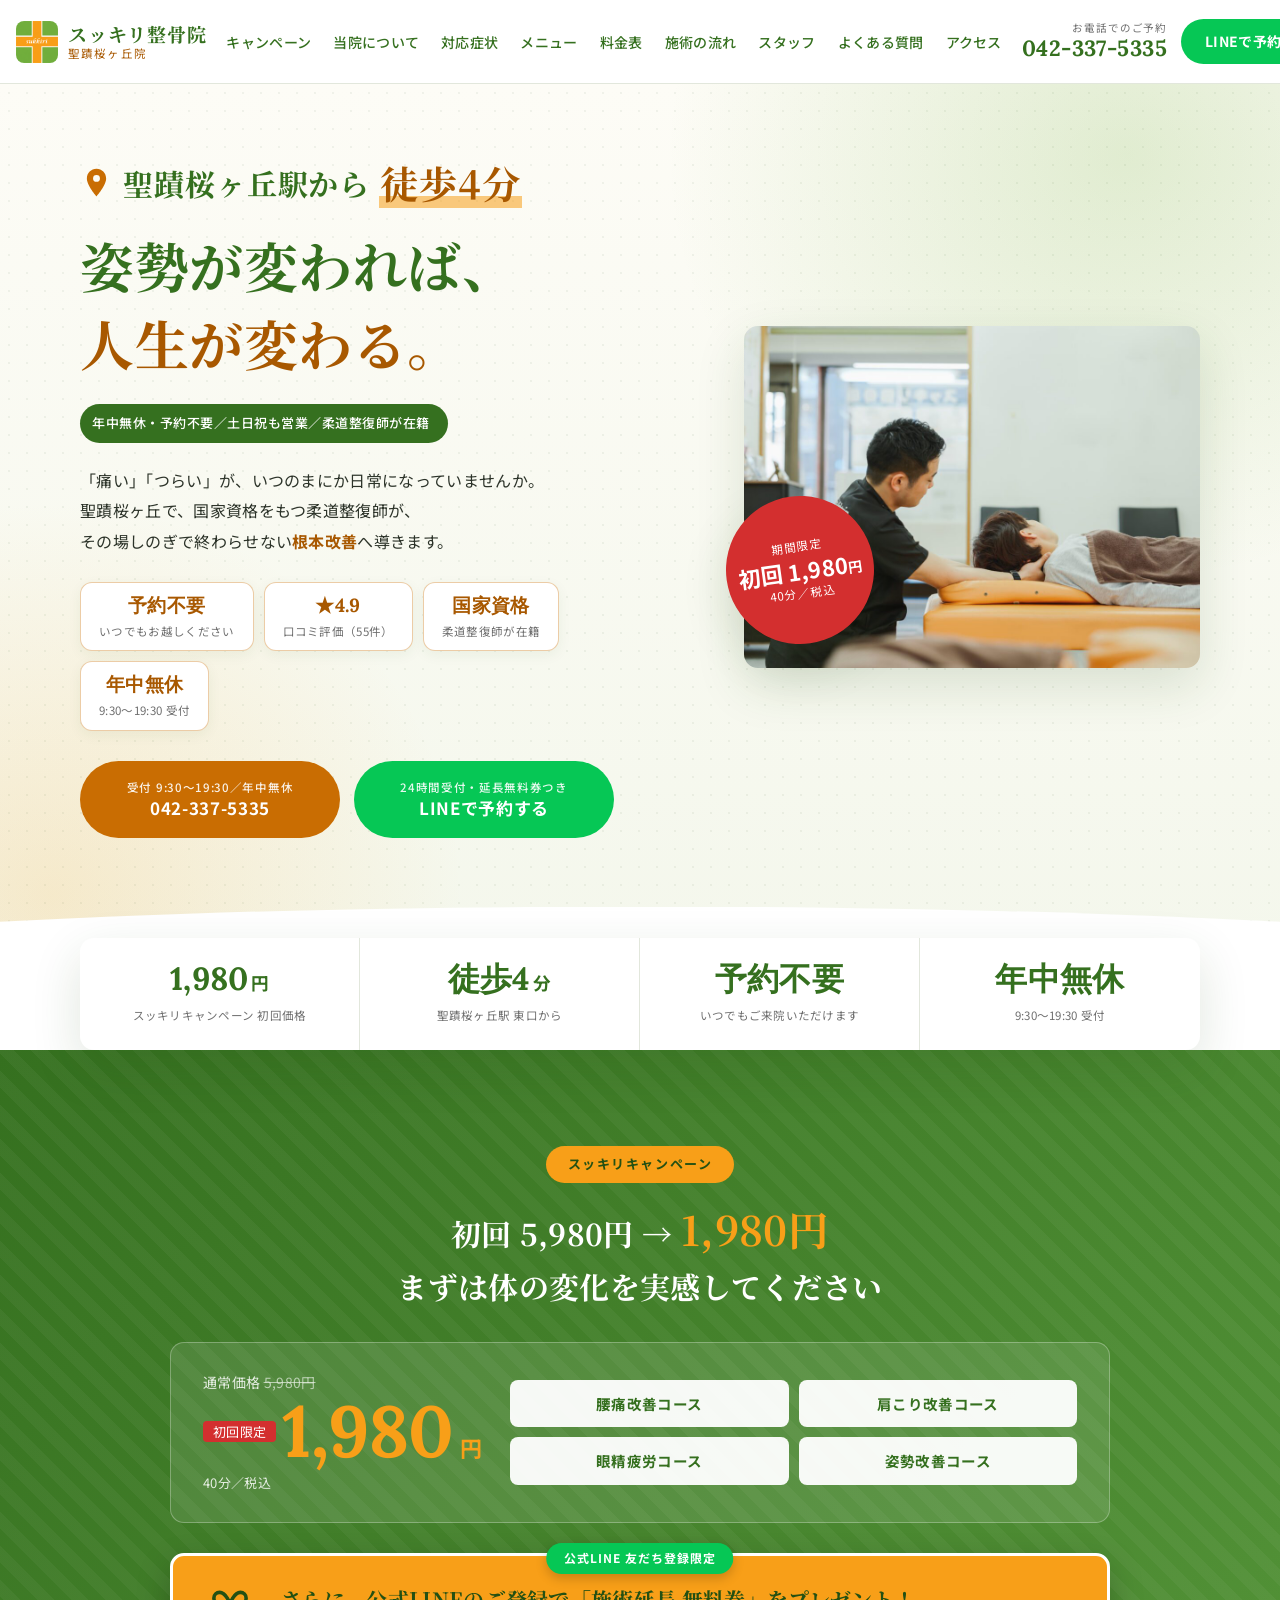
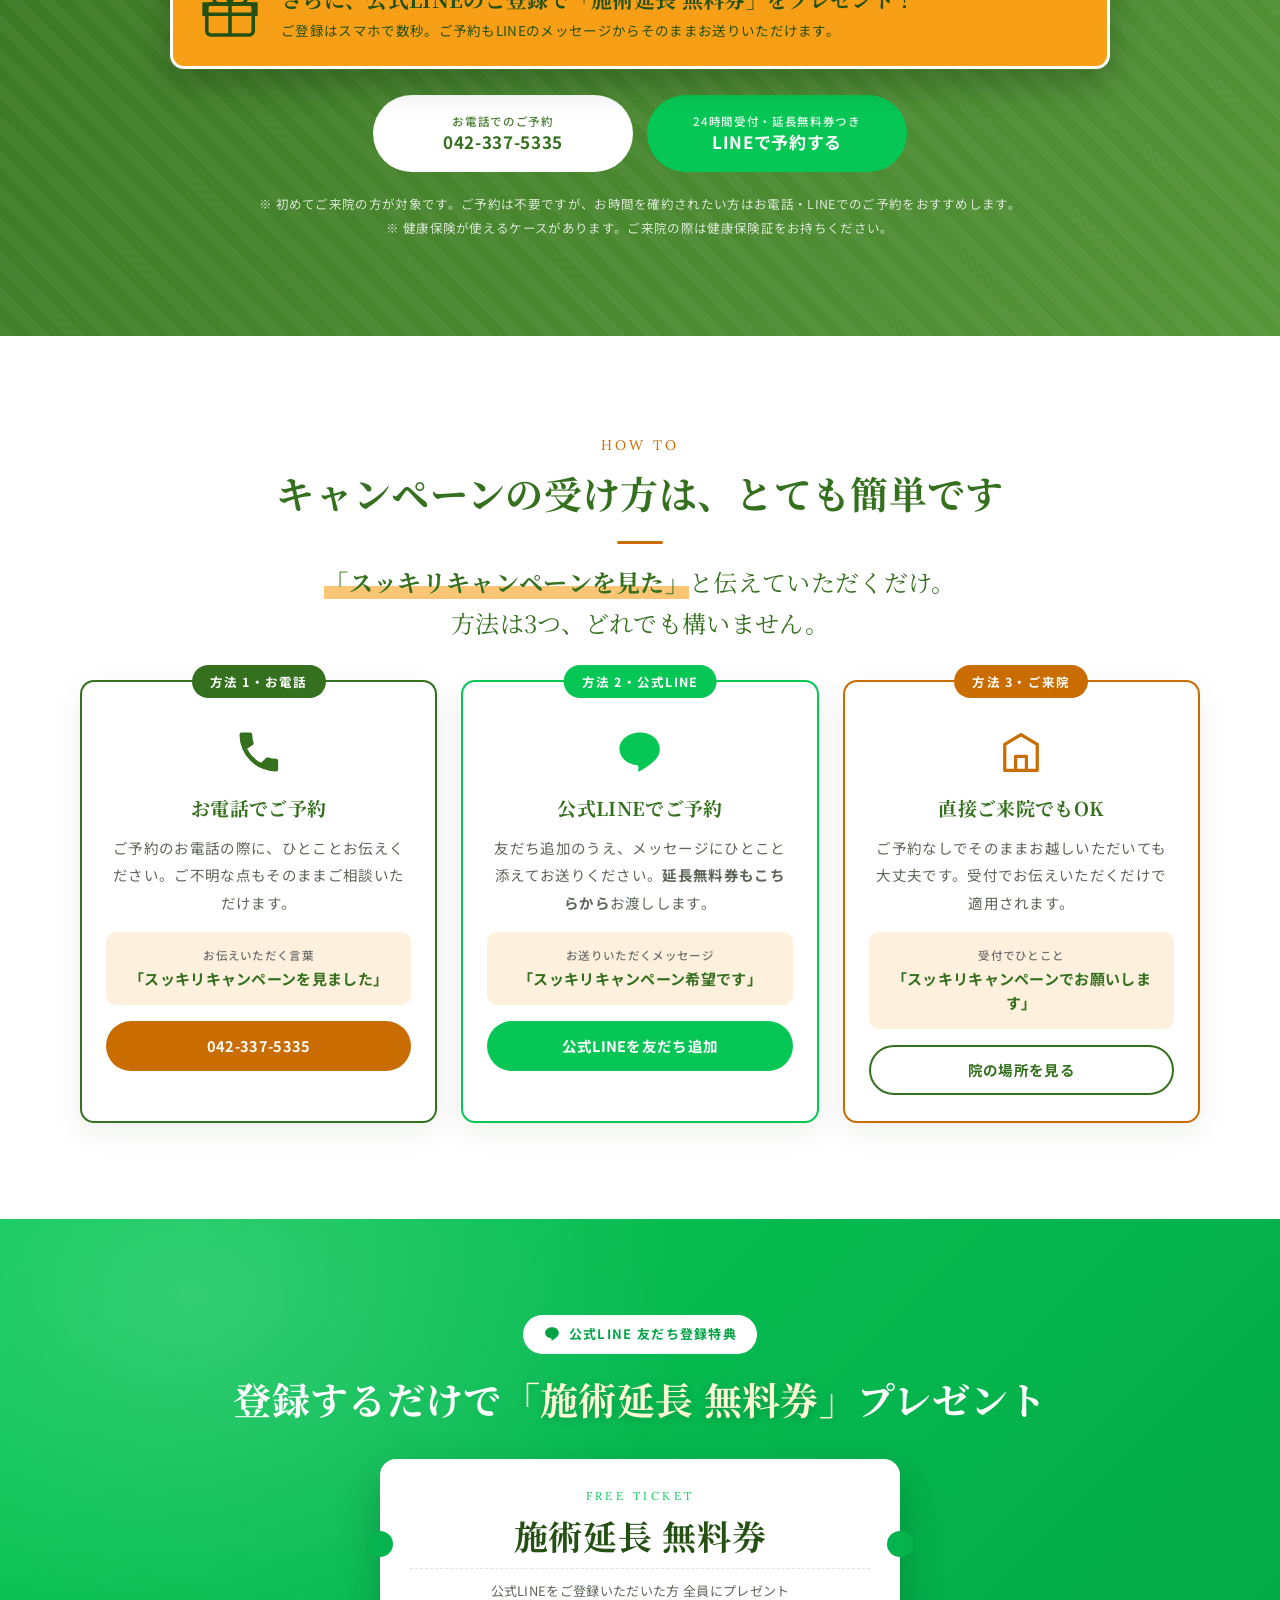
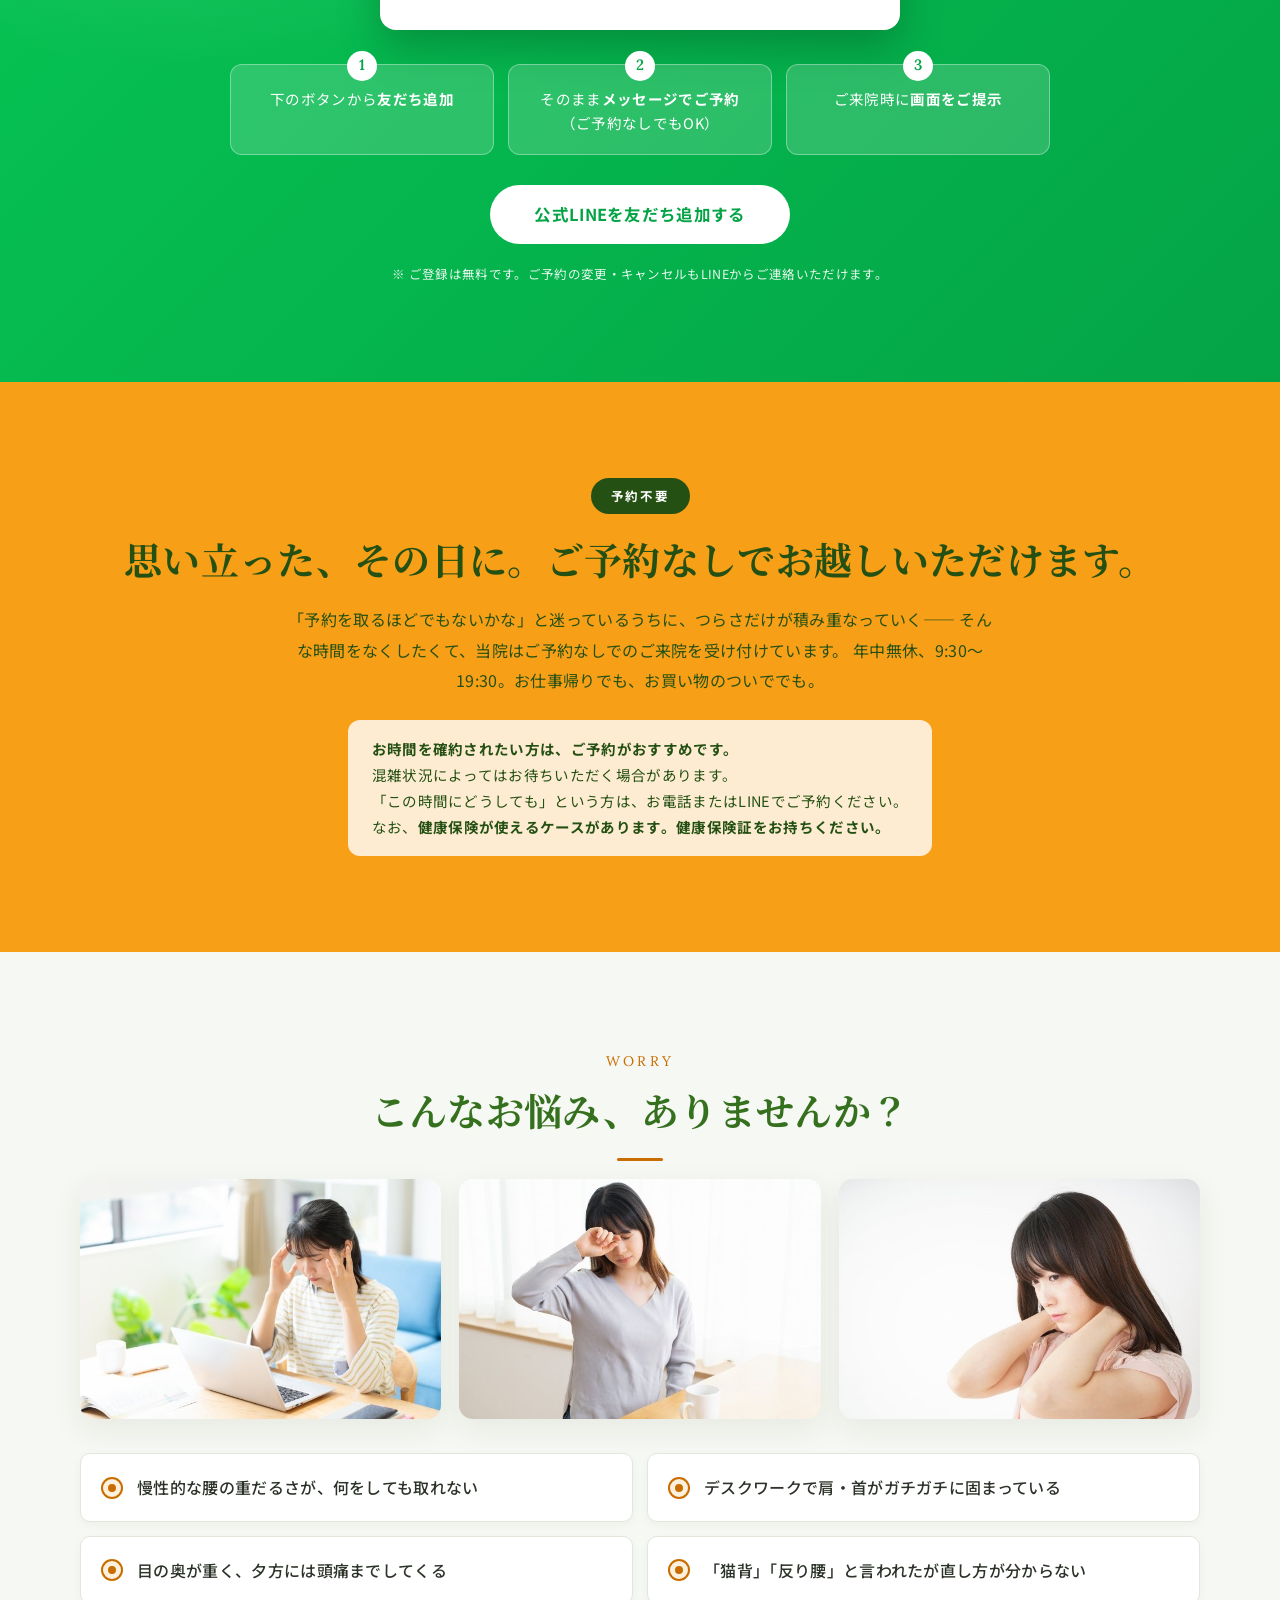
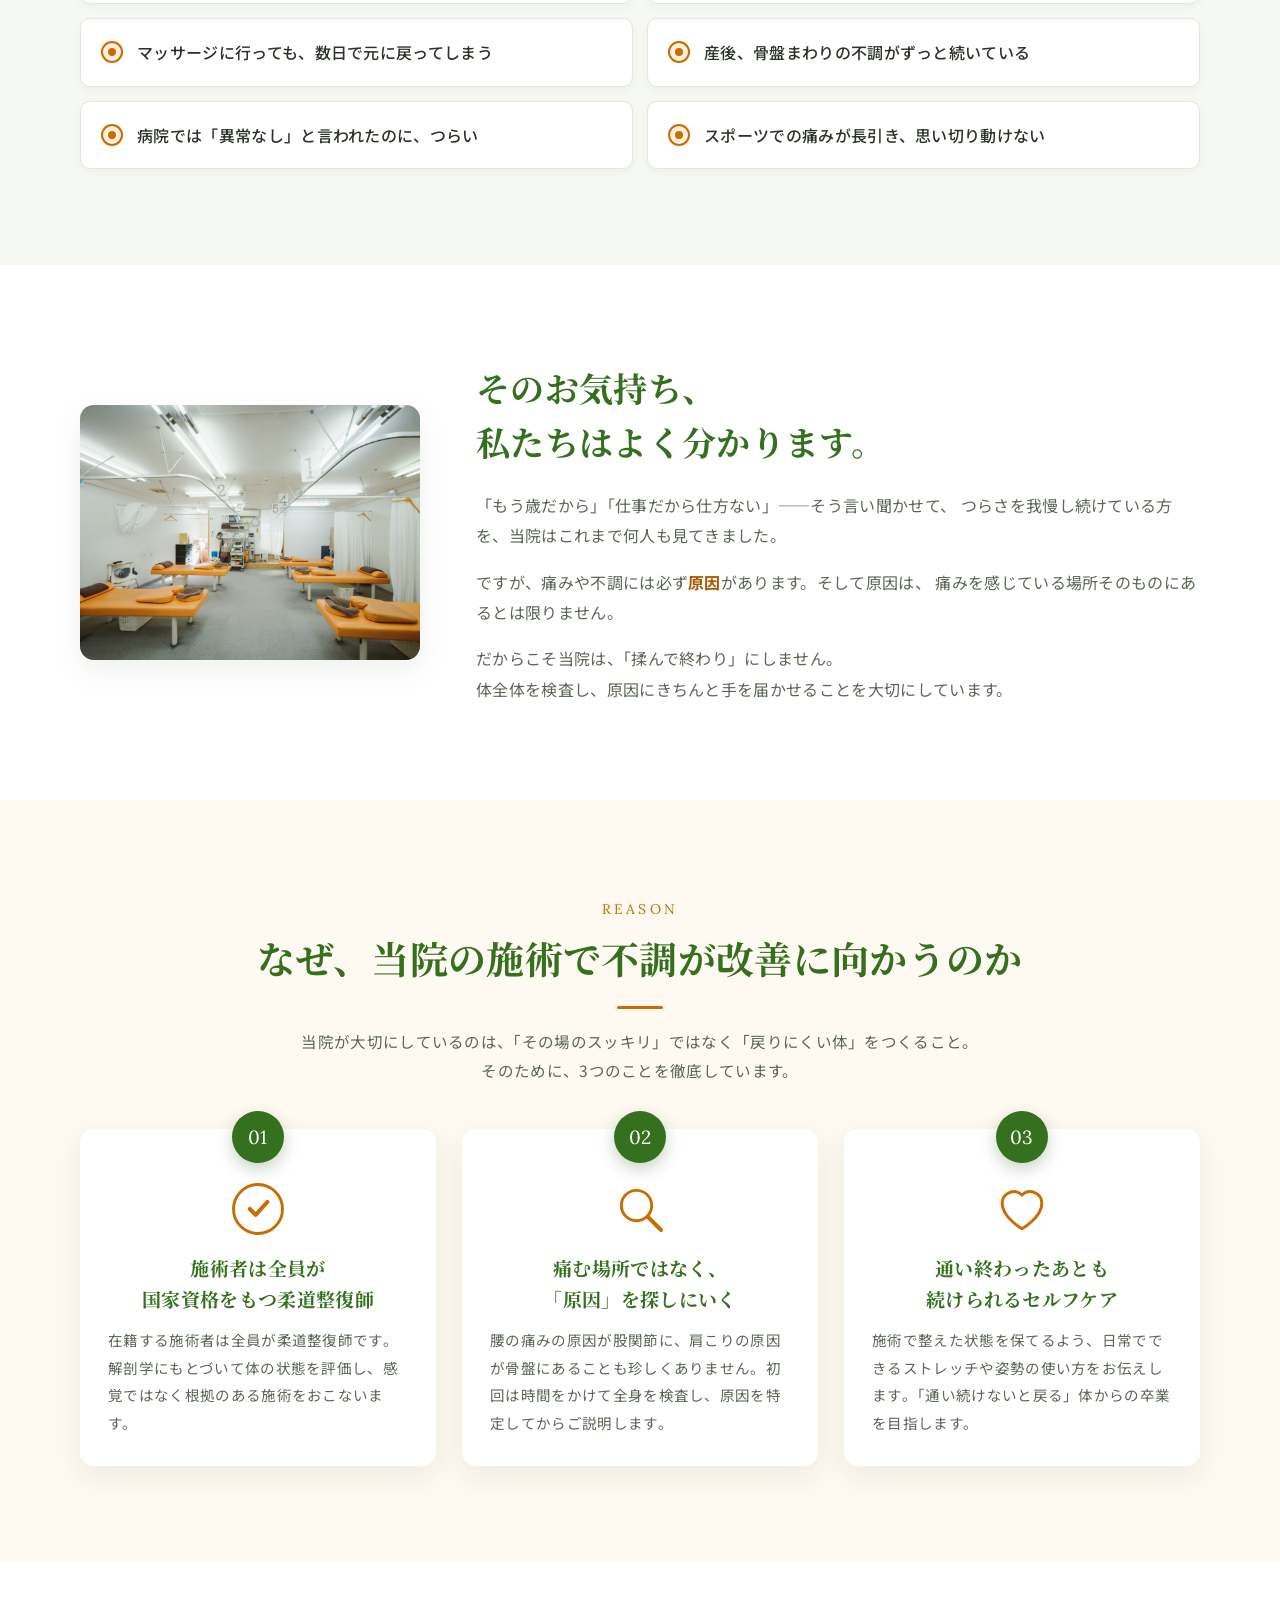
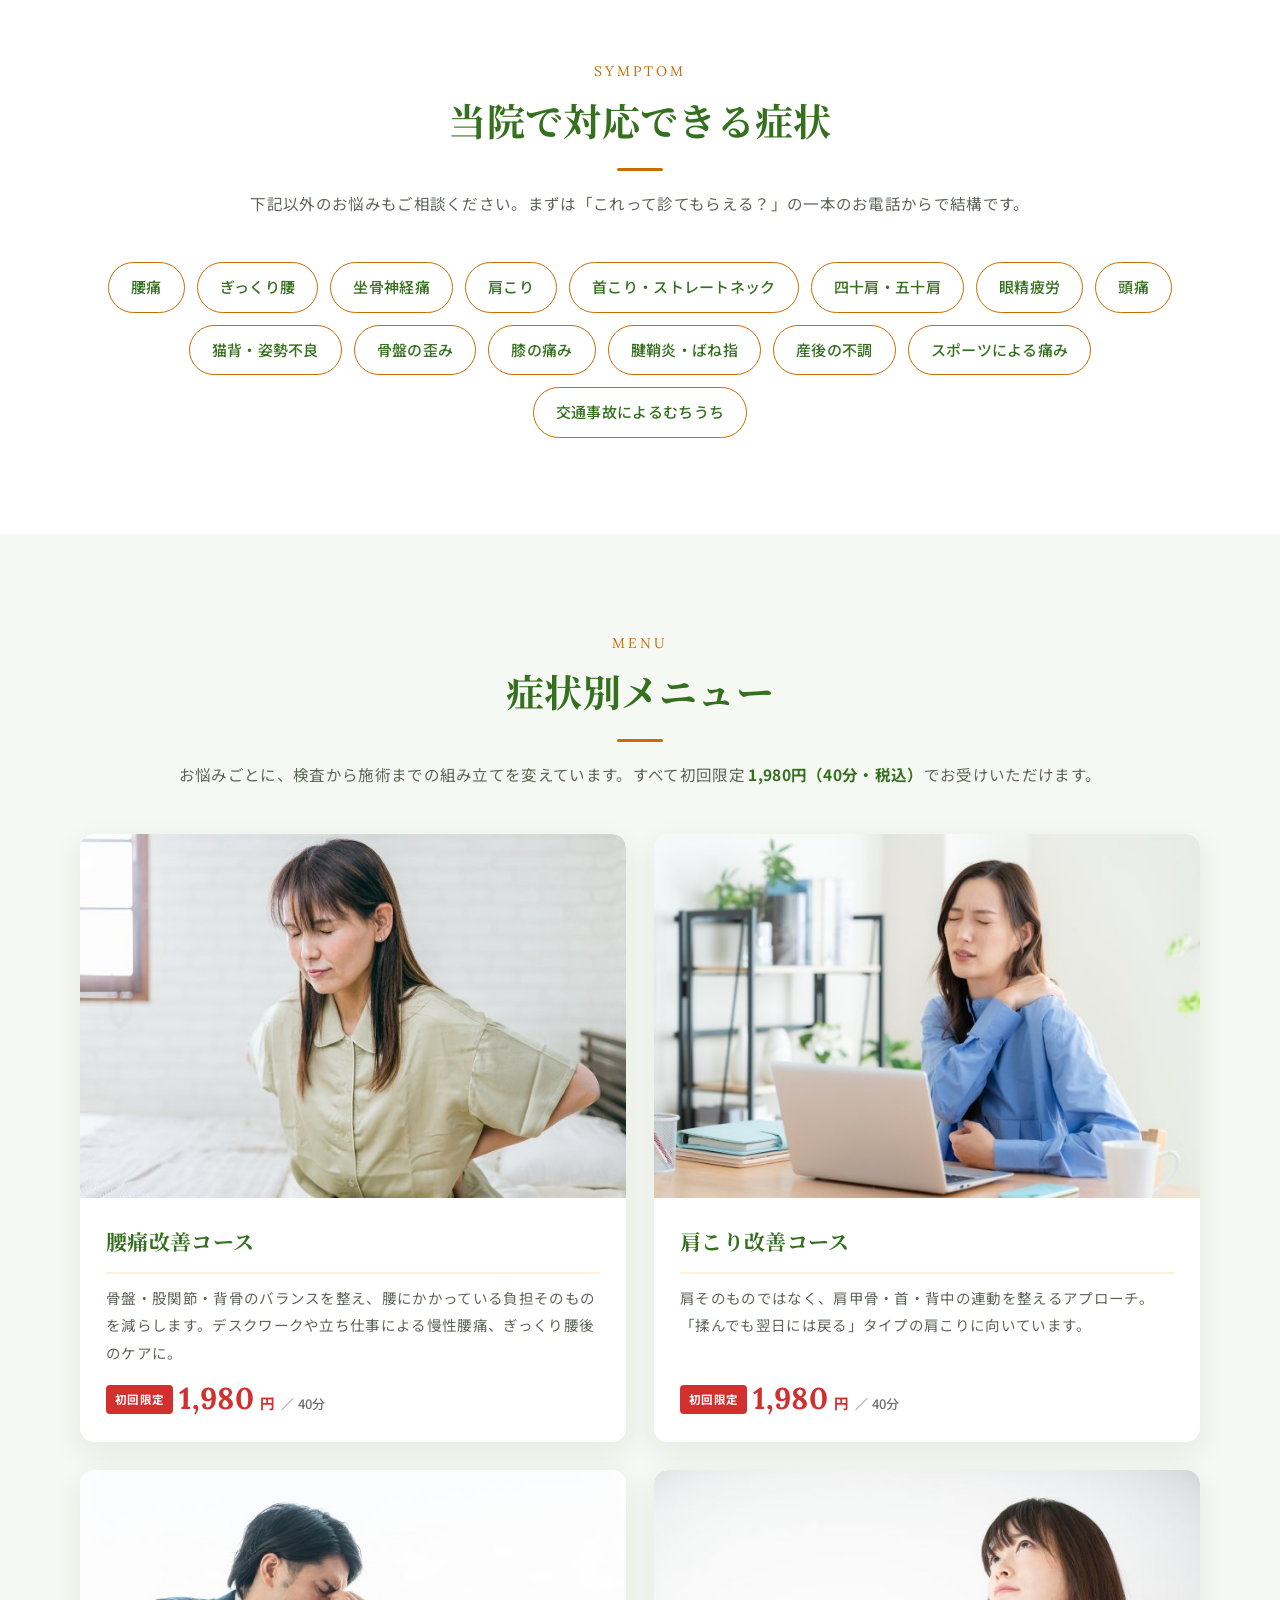
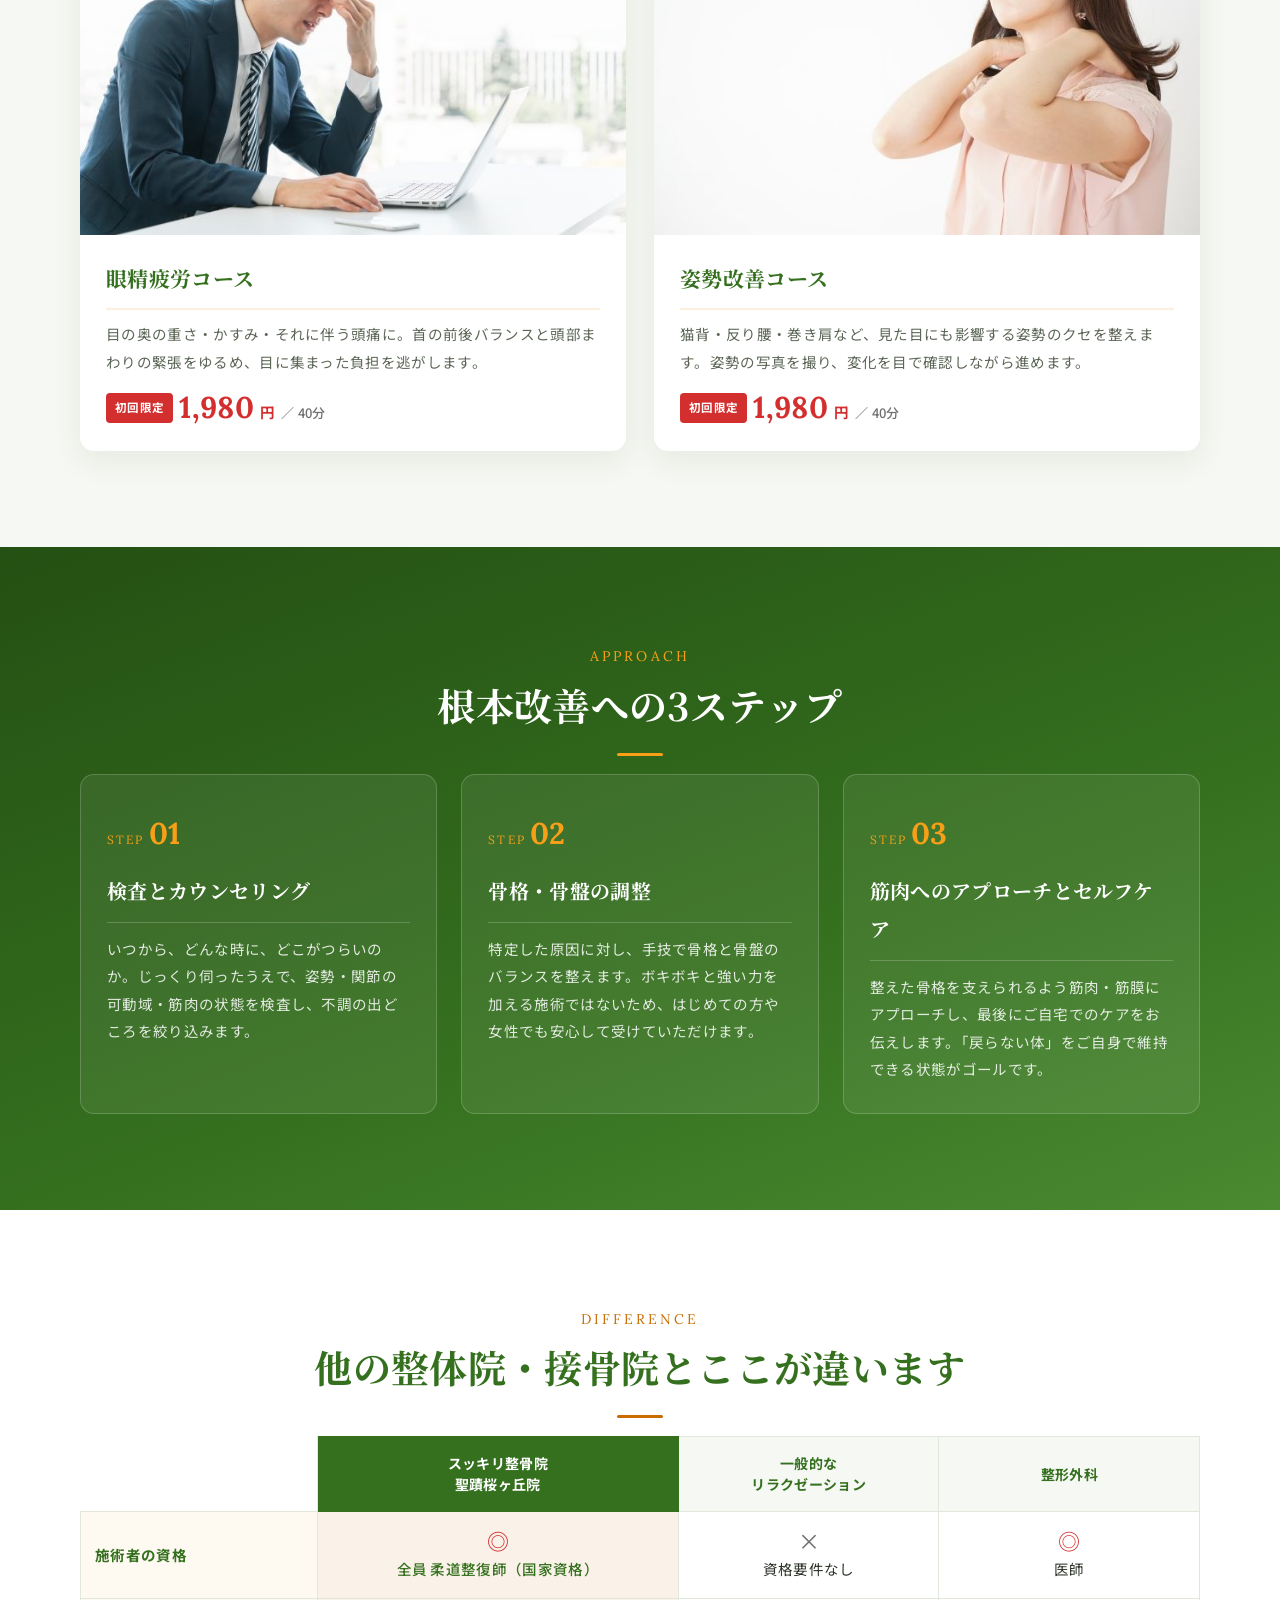
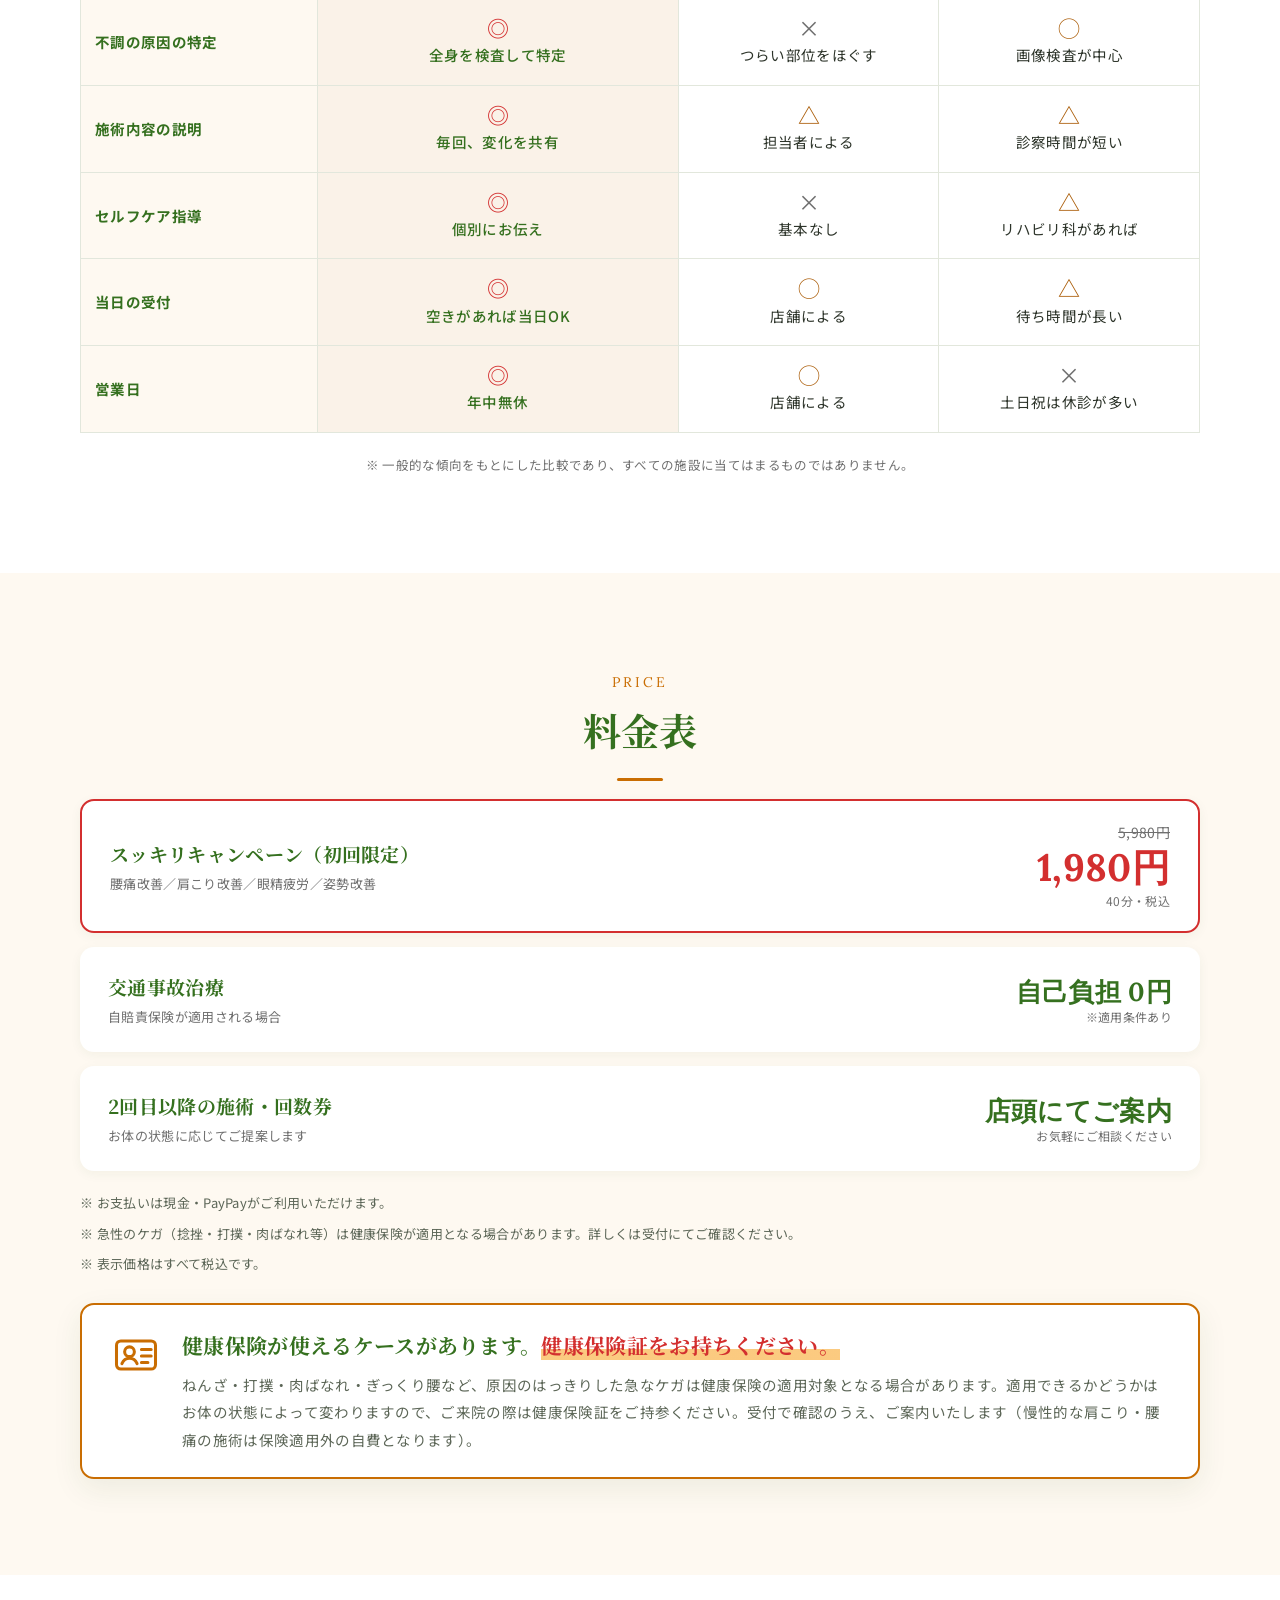
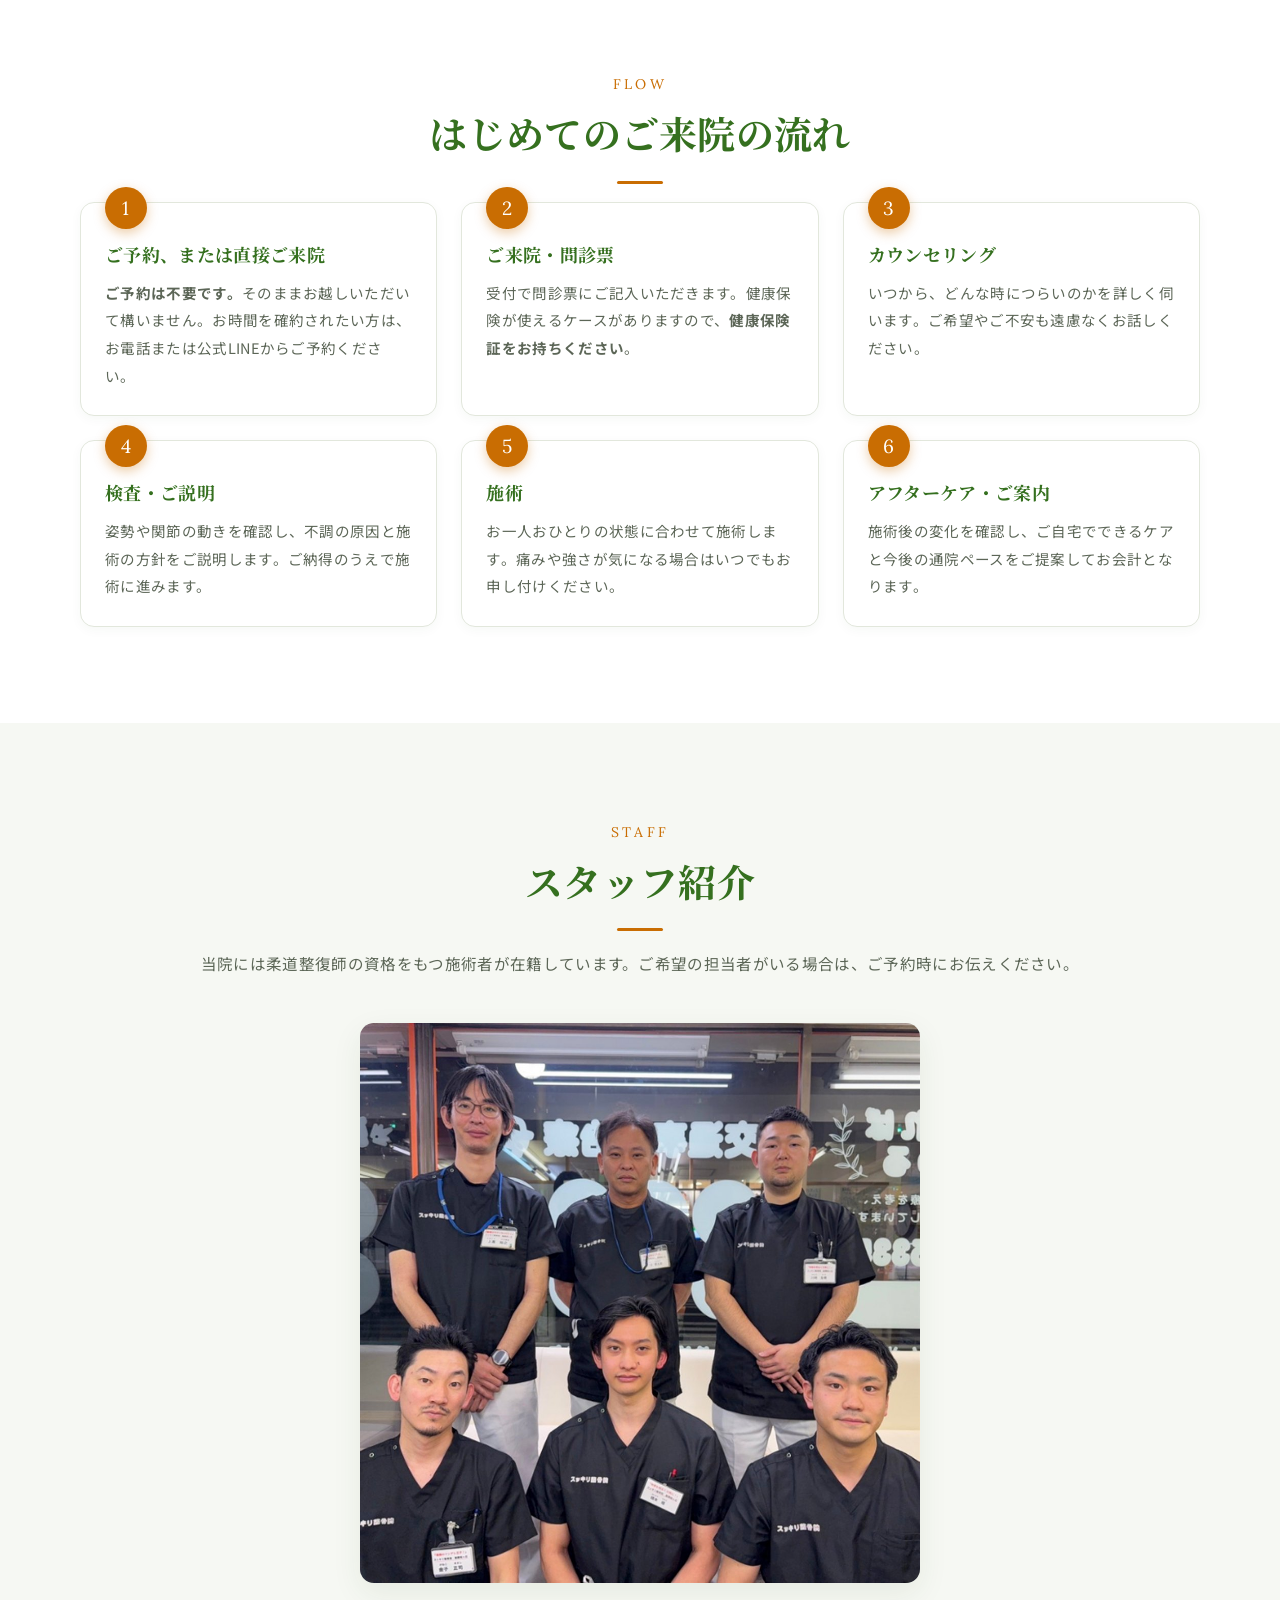
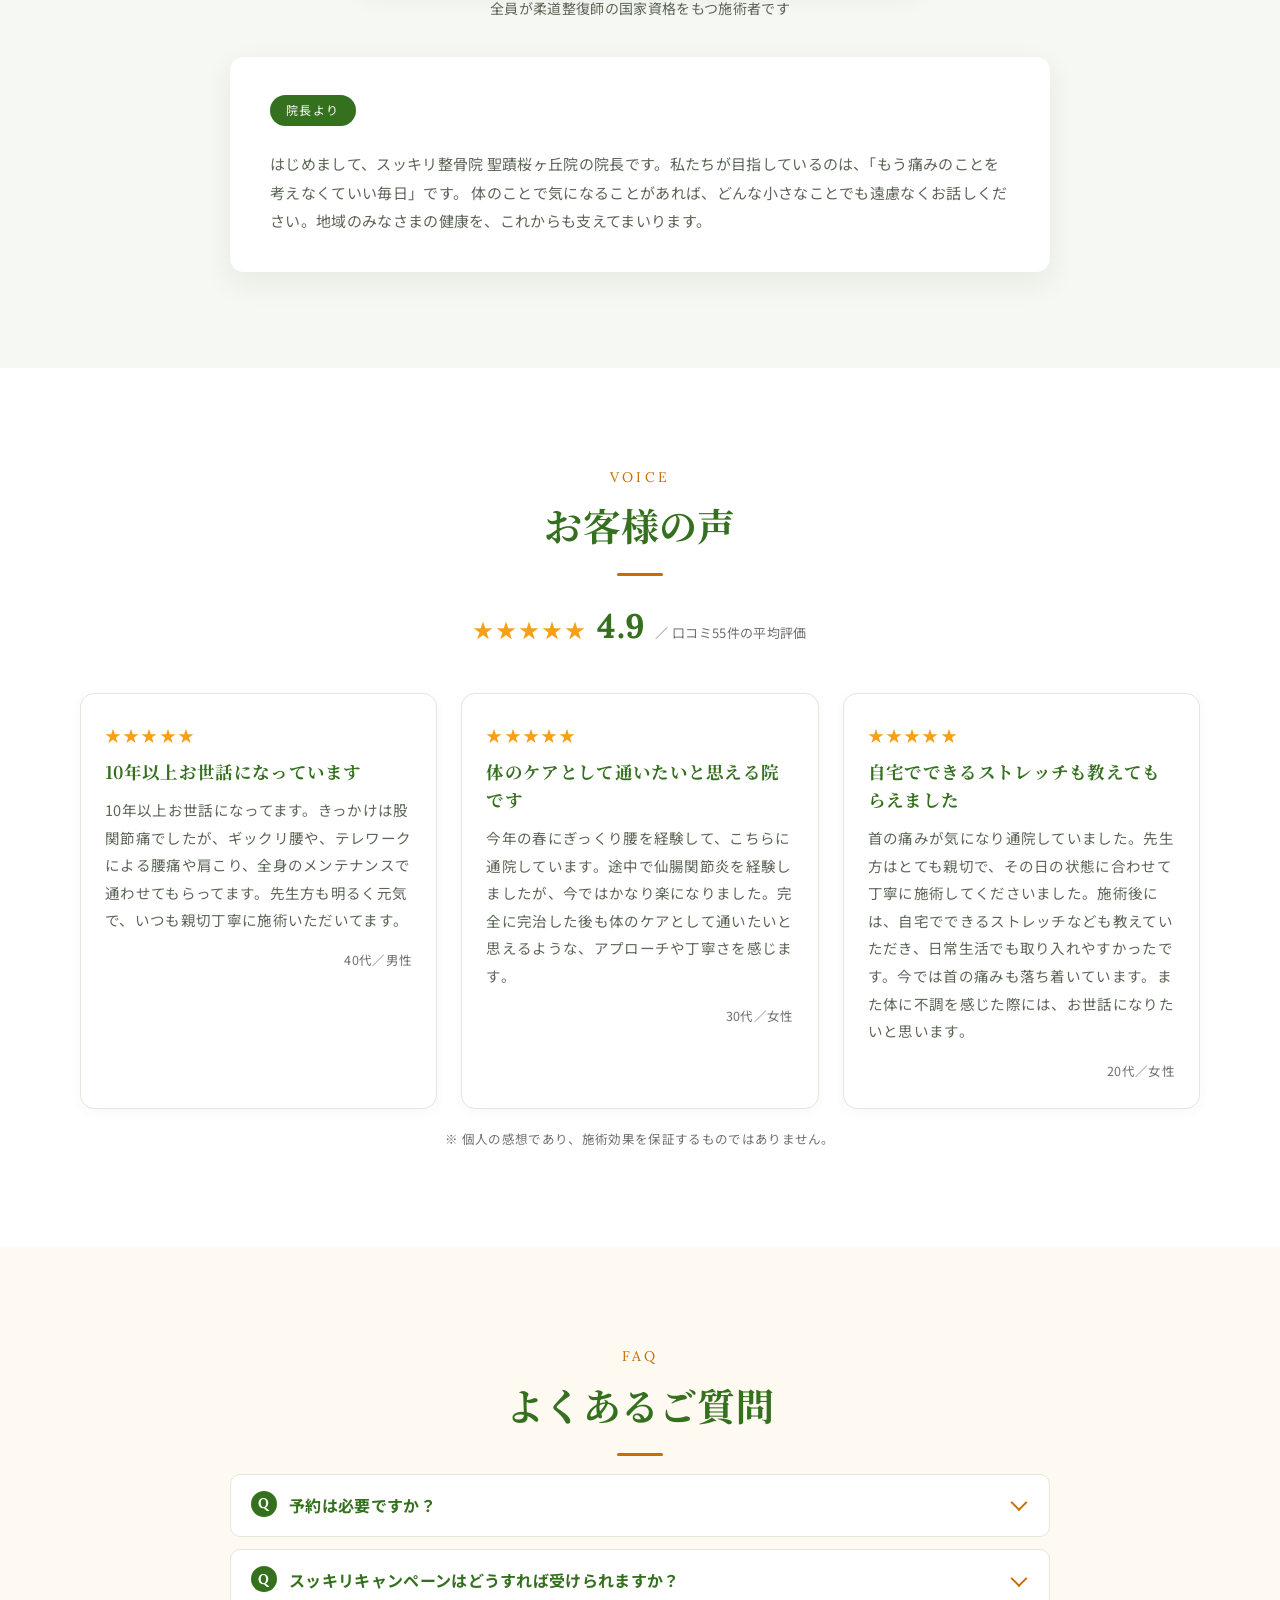
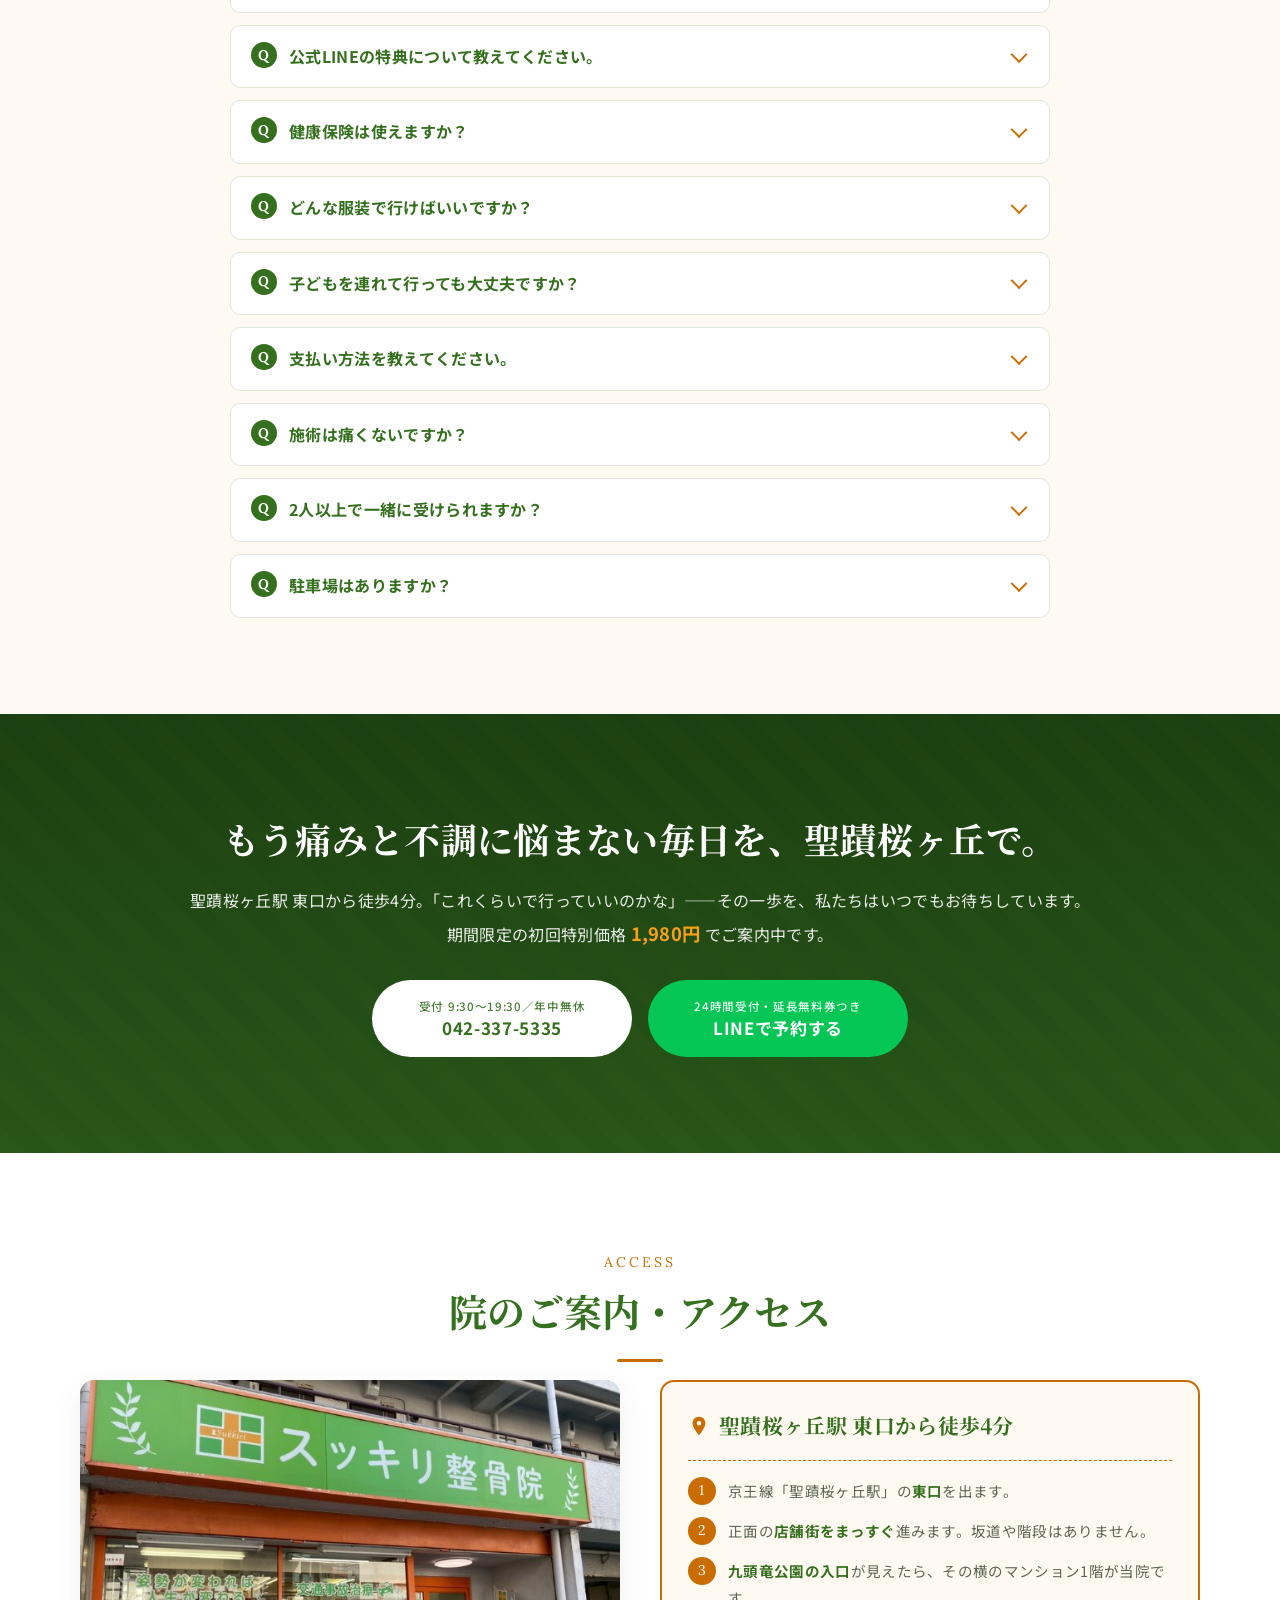
==== index.html @ a1f0b2d2 "スッキリ整骨院 聖蹟桜ヶ丘院 サイト（クライアント確認用） トップ1ページと広告用LP4本（肩こり/腰痛/女性向け/年配向け）の静的サイト。 確認用ビルドのため全ページ noindex + robot" ====
<!DOCTYPE html>
<html lang="ja">
<head>
<meta charset="UTF-8">
<meta name="viewport" content="width=device-width, initial-scale=1">
<title>スッキリ整骨院 聖蹟桜ヶ丘院｜予約不要・年中無休｜スッキリキャンペーン初回1,980円</title>
<meta name="description" content="スッキリ整骨院 聖蹟桜ヶ丘院。京王線 聖蹟桜ヶ丘駅 東口より徒歩4分。国家資格をもつ柔道整復師が在籍し、腰痛・肩こり・眼精疲労・姿勢改善を根本から。スッキリキャンペーンで初回5,980円→1,980円、公式LINE登録で施術延長無料券をプレゼント。予約不要・年中無休・お子さま同伴可。">
<meta name="format-detection" content="telephone=no">
<!-- 確認用ビルド：公開時に本番ドメインの canonical を設定してください
<link rel="canonical" href="https://＜本番ドメイン＞/"> -->
<meta name="robots" content="noindex, nofollow"><!-- ★公開時に index,follow へ戻す -->

<meta property="og:type" content="website">
<meta property="og:title" content="スッキリ整骨院 聖蹟桜ヶ丘院｜予約不要・年中無休">
<meta property="og:description" content="スッキリキャンペーン 初回5,980円→1,980円。公式LINE登録で施術延長無料券をプレゼント。予約不要・年中無休・聖蹟桜ヶ丘駅 東口 徒歩4分。">
<meta property="og:image" content="assets/img/ogp.jpg">

<link rel="icon" type="image/png" href="assets/img/favicon-32.png">
<link rel="apple-touch-icon" href="assets/img/apple-touch-icon.png">
<link rel="preconnect" href="https://fonts.googleapis.com">
<link rel="preconnect" href="https://fonts.gstatic.com" crossorigin>
<link href="https://fonts.googleapis.com/css2?family=Lora:wght@400;600&family=Noto+Sans+JP:wght@400;500;700;900&family=Noto+Serif+JP:wght@500;700&display=swap" rel="stylesheet">
<link rel="stylesheet" href="assets/css/style.css?v=202608161439">

<script type="application/ld+json">
{
  "@context": "https://schema.org",
  "@type": "MedicalBusiness",
  "name": "スッキリ整骨院 聖蹟桜ヶ丘院",
  "telephone": "042-337-5335",
  "address": {
    "@type": "PostalAddress",
    "postalCode": "206-0011",
    "addressRegion": "東京都",
    "addressLocality": "多摩市",
    "streetAddress": "関戸4-6-5 ヴェルドミール聖蹟桜ヶ丘 1F"
  },
  "openingHours": ["Mo-Fr 09:30-13:00", "Mo-Fr 15:00-19:30", "Sa-Su 09:30-13:00", "Sa-Su 15:00-18:00"],
  "priceRange": "¥1,980〜",
  "aggregateRating": {
    "@type": "AggregateRating",
    "ratingValue": "4.9",
    "reviewCount": "55"
  }
}
</script>
</head>
<body>

<!-- ============ HEADER ============ -->
<header class="hd" id="hd">
  <div class="hd__inner">
    <a class="hd__logo" href="#top">
      <span class="hd__logo-mark" aria-hidden="true">
        <img src="assets/img/logo.png" alt="" width="256" height="256">
      </span>
      <span class="hd__logo-txt">
        <b>スッキリ整骨院</b>
        <small>聖蹟桜ヶ丘院</small>
      </span>
    </a>
    <span class="hd__access"><svg viewBox="0 0 24 24" aria-hidden="true"><path d="M12 2C8.1 2 5 5.1 5 9c0 5.2 7 13 7 13s7-7.8 7-13c0-3.9-3.1-7-7-7zm0 9.5A2.5 2.5 0 1112 6.5a2.5 2.5 0 010 5z" fill="currentColor"/></svg>聖蹟桜ヶ丘駅 東口 徒歩4分</span>

    <nav class="hd__nav" id="nav">
      <ul class="hd__nav-list">
        <li><a href="#cta">キャンペーン</a></li>
        <li><a href="#reason">当院について</a></li>
        <li><a href="#symptom">対応症状</a></li>
        <li><a href="#menu">メニュー</a></li>
        <li><a href="#price">料金表</a></li>
        <li><a href="#flow">施術の流れ</a></li>
        <li><a href="#staff">スタッフ</a></li>
        <li><a href="#faq">よくある質問</a></li>
        <li><a href="#access">アクセス</a></li>
      </ul>
      <div class="hd__nav-cta">
        <a class="btn btn--tel" href="tel:0423375335"><span>042-337-5335</span></a>
        <a class="btn btn--line" href="https://lin.ee/XXXXXXX" target="_blank" rel="noopener">LINEで予約</a>
      </div>
    </nav>

    <div class="hd__side">
      <a class="hd__tel" href="tel:0423375335">
        <small>お電話でのご予約</small>
        <b>042-337-5335</b>
      </a>
      <a class="btn btn--line hd__btn" href="https://lin.ee/XXXXXXX" target="_blank" rel="noopener">LINEで予約</a>
      <button class="hd__burger" id="burger" type="button" aria-label="メニューを開く" aria-expanded="false" aria-controls="nav">
        <span></span><span></span><span></span>
      </button>
    </div>
  </div>
</header>

<main id="top">

  <!-- ============ FV ============ -->
  <section class="fv">
    <div class="fv__bg" aria-hidden="true"></div>
    <div class="fv__inner">
      <div class="fv__body">
        <p class="fv__station"><svg viewBox="0 0 24 24" aria-hidden="true"><path d="M12 2C8.1 2 5 5.1 5 9c0 5.2 7 13 7 13s7-7.8 7-13c0-3.9-3.1-7-7-7zm0 9.5A2.5 2.5 0 1112 6.5a2.5 2.5 0 010 5z" fill="currentColor"/></svg>聖蹟桜ヶ丘駅から<em>徒歩4分</em></p>
        <h1 class="fv__title">
          姿勢が変われば、<br>
          <em>人生が変わる。</em>
        </h1>
        <p class="fv__eyebrow">年中無休・予約不要／土日祝も営業／柔道整復師が在籍</p>
        <p class="fv__lead">「痛い」「つらい」が、いつのまにか日常になっていませんか。<br>聖蹟桜ヶ丘で、国家資格をもつ柔道整復師が、<br>その場しのぎで終わらせない<b>根本改善</b>へ導きます。</p>
        <ul class="fv__badges">
          <li><b>予約不要</b><small>いつでもお越しください</small></li>
          <li><b>★4.9</b><small>口コミ評価（55件）</small></li>
          <li><b>国家資格</b><small>柔道整復師が在籍</small></li>
          <li><b>年中無休</b><small>9:30〜19:30 受付</small></li>
        </ul>
        <div class="fv__cta">
          <a class="btn btn--primary btn--lg" href="tel:0423375335"><small>受付 9:30〜19:30／年中無休</small><b>042-337-5335</b></a>
          <a class="btn btn--line btn--lg" href="https://lin.ee/XXXXXXX" target="_blank" rel="noopener"><small>24時間受付・延長無料券つき</small><b>LINEで予約する</b></a>
        </div>
      </div>
      <div class="fv__visual">
        <img class="photo photo--fv" src="assets/img/treatment-neck.jpg" alt="スッキリ整骨院 聖蹟桜ヶ丘院の施術風景。柔道整復師が首から肩にかけて手技で施術しているところ" width="1024" height="768" fetchpriority="high">
        <div class="fv__price-tag">
          <small>期間限定</small>
          <b>初回 1,980<span>円</span></b>
          <small>40分／税込</small>
        </div>
        <div class="fv__camp">
          <p class="fv__camp-label">スッキリキャンペーン</p>
          <p class="fv__camp-price"><s>5,980円</s><i>&rarr;</i><b>1,980</b><span>円</span></p>
          <p class="fv__camp-note">初回限定 / 40分 / 税込</p>
          <p class="fv__camp-gift">さらに公式LINE登録で<br>「施術延長 無料券」プレゼント</p>
        </div>
      </div>
    </div>
    <div class="fv__wave" aria-hidden="true"></div>
  </section>

  <!-- ============ 実績バー ============ -->
  <section class="stats">
    <ul class="stats__list">
      <li><b>1,980<span>円</span></b><small>スッキリキャンペーン 初回価格</small></li>
      <li><b>徒歩4<span>分</span></b><small>聖蹟桜ヶ丘駅 東口から</small></li>
      <li><b>予約不要</b><small>いつでもご来院いただけます</small></li>
      <li><b>年中無休</b><small>9:30〜19:30 受付</small></li>
    </ul>
  </section>

  <!-- ============ スッキリキャンペーン ============ -->
  <section class="offer" id="cta">
    <div class="offer__inner">
      <div class="offer__head">
        <p class="offer__ribbon">スッキリキャンペーン</p>
        <h2 class="offer__title">初回 5,980円 → <em>1,980円</em><br>まずは体の変化を実感してください</h2>
      </div>
      <div class="offer__price">
        <div class="offer__price-box">
          <p class="offer__before">通常価格 <s>5,980円</s></p>
          <p class="offer__after"><small>初回限定</small><b>1,980</b><span>円</span></p>
          <p class="offer__note">40分／税込</p>
        </div>
        <ul class="offer__courses">
          <li>腰痛改善コース</li>
          <li>肩こり改善コース</li>
          <li>眼精疲労コース</li>
          <li>姿勢改善コース</li>
        </ul>
      </div>
      <div class="offer__gift">
        <span class="offer__gift-ico" aria-hidden="true">
          <svg viewBox="0 0 48 48"><rect x="6" y="17" width="36" height="24" rx="3" fill="none" stroke="currentColor" stroke-width="2.8"/><path d="M4 17h40v8H4zM24 17v24" fill="none" stroke="currentColor" stroke-width="2.8"/><path d="M24 17s-3-9-8-9a4.5 4.5 0 000 9zM24 17s3-9 8-9a4.5 4.5 0 010 9z" fill="none" stroke="currentColor" stroke-width="2.8" stroke-linejoin="round"/></svg>
        </span>
        <span class="offer__gift-txt">
          <b>さらに、公式LINEのご登録で「施術延長 無料券」をプレゼント！</b>
          <small>ご登録はスマホで数秒。ご予約もLINEのメッセージからそのままお送りいただけます。</small>
        </span>
      </div>
      <div class="offer__actions">
        <a class="btn btn--white btn--lg" href="tel:0423375335">
          <small>お電話でのご予約</small><b>042-337-5335</b>
        </a>
        <a class="btn btn--line btn--lg" href="https://lin.ee/XXXXXXX" target="_blank" rel="noopener">
          <small>24時間受付・延長無料券つき</small><b>LINEで予約する</b>
        </a>
      </div>
      <p class="offer__caution">※ 初めてご来院の方が対象です。ご予約は不要ですが、お時間を確約されたい方はお電話・LINEでのご予約をおすすめします。<br>※ 健康保険が使えるケースがあります。ご来院の際は健康保険証をお持ちください。</p>
    </div>
  </section>

  <!-- ============ キャンペーンの受け方 ============ -->
  <section class="howto" id="howto">
    <div class="sec__inner">
      <p class="sec__eyebrow">How to</p>
      <h2 class="sec__title">キャンペーンの受け方は、<br class="sp-br">とても簡単です</h2>
      <p class="howto__lead">
        <b>「スッキリキャンペーンを見た」</b>と伝えていただくだけ。<br>
        方法は3つ、どれでも構いません。
      </p>
      <div class="howto__list" data-reveal-group>
        <article class="howto__card howto__card--tel" data-reveal>
          <span class="howto__num">方法 1・お電話</span>
          <div class="howto__ico" aria-hidden="true"><svg viewBox="0 0 48 48"><path d="M13 21a30 30 0 0013 13l4.5-4.5a2 2 0 012-.5 23 23 0 007.2 1.2 2 2 0 012 2V40a2 2 0 01-2 2A34 34 0 016 8a2 2 0 012-2h7.8a2 2 0 012 2 23 23 0 001.2 7.2 2 2 0 01-.5 2z" fill="currentColor"/></svg></div>
          <h3>お電話でご予約</h3>
          <p>ご予約のお電話の際に、ひとことお伝えください。ご不明な点もそのままご相談いただけます。</p>
          <p class="howto__say"><small>お伝えいただく言葉</small>「スッキリキャンペーンを見ました」</p>
          <p class="howto__btn"><a class="btn btn--primary" href="tel:0423375335">042-337-5335</a></p>
        </article>
        <article class="howto__card howto__card--line" data-reveal>
          <span class="howto__num">方法 2・公式LINE</span>
          <div class="howto__ico" aria-hidden="true"><svg viewBox="0 0 48 48"><path d="M24 6C13.5 6 5 12.8 5 21.2c0 7.5 6.7 13.8 15.8 15 .6.14 1.5.44 1.7 1 .18.5.12 1.3.06 1.85l-.27 1.6c-.08.47-.37 1.85 1.6 1S34.5 35.4 38.4 30.9c2.7-3 3.9-6.1 3.9-9.7C42.3 12.8 34.5 6 24 6z" fill="currentColor"/></svg></div>
          <h3>公式LINEでご予約</h3>
          <p>友だち追加のうえ、メッセージにひとこと添えてお送りください。<b>延長無料券もこちらから</b>お渡しします。</p>
          <p class="howto__say"><small>お送りいただくメッセージ</small>「スッキリキャンペーン希望です」</p>
          <p class="howto__btn"><a class="btn btn--line" href="https://lin.ee/XXXXXXX" target="_blank" rel="noopener">公式LINEを友だち追加</a></p>
        </article>
        <article class="howto__card howto__card--walk" data-reveal>
          <span class="howto__num">方法 3・ご来院</span>
          <div class="howto__ico" aria-hidden="true"><svg viewBox="0 0 48 48"><path d="M9 41V17l15-9 15 9v24z" fill="none" stroke="currentColor" stroke-width="3" stroke-linejoin="round"/><path d="M19 41V28h10v13" fill="none" stroke="currentColor" stroke-width="3" stroke-linejoin="round"/></svg></div>
          <h3>直接ご来院でもOK</h3>
          <p>ご予約なしでそのままお越しいただいても大丈夫です。受付でお伝えいただくだけで適用されます。</p>
          <p class="howto__say"><small>受付でひとこと</small>「スッキリキャンペーンでお願いします」</p>
          <p class="howto__btn"><a class="btn btn--outline" href="#access">院の場所を見る</a></p>
        </article>
      </div>
    </div>
  </section>

  <!-- ============ 公式LINE特典 ============ -->
  <section class="gift" id="gift">
    <div class="sec__inner sec__inner--narrow">
      <p class="gift__eyebrow"><svg viewBox="0 0 24 24" aria-hidden="true"><path d="M12 3C6.9 3 2.8 6.3 2.8 10.4c0 3.7 3.3 6.8 7.7 7.4.3.07.7.2.8.5.1.26.07.66.03.92l-.13.78c-.04.23-.18.9.8.5s5.3-3.1 7.2-5.3c1.3-1.5 1.9-3 1.9-4.8C21.2 6.3 17.1 3 12 3z" fill="currentColor"/></svg>公式LINE 友だち登録特典</p>
      <h2 class="gift__title">登録するだけで<br class="sp-br"><em>「施術延長 無料券」</em>プレゼント</h2>

      <div class="gift__ticket" data-reveal>
        <span class="gift__ticket-label">FREE TICKET</span>
        <b>施術延長 無料券</b>
        <small>公式LINEをご登録いただいた方 全員にプレゼント</small>
      </div>

      <ol class="gift__steps" data-reveal-group>
        <li data-reveal><span>1</span><p>下のボタンから<b>友だち追加</b></p></li>
        <li data-reveal><span>2</span><p>そのまま<b>メッセージでご予約</b><br>（ご予約なしでもOK）</p></li>
        <li data-reveal><span>3</span><p>ご来院時に<b>画面をご提示</b></p></li>
      </ol>

      <p class="gift__cta"><a class="btn btn--lg" href="https://lin.ee/XXXXXXX" target="_blank" rel="noopener">公式LINEを友だち追加する</a></p>
      <p class="gift__note">※ ご登録は無料です。ご予約の変更・キャンセルもLINEからご連絡いただけます。</p>
    </div>
  </section>

  <!-- ============ 予約不要 ============ -->  <section class="walkin">
    <div class="sec__inner">
      <p class="walkin__eyebrow">予約不要</p>
      <h2 class="walkin__title">思い立った、その日に。<br class="sp-br">ご予約なしでお越しいただけます。</h2>
      <p class="walkin__lead">
        「予約を取るほどでもないかな」と迷っているうちに、つらさだけが積み重なっていく——
        そんな時間をなくしたくて、当院はご予約なしでのご来院を受け付けています。
        年中無休、9:30〜19:30。お仕事帰りでも、お買い物のついででも。
      </p>
      <p class="walkin__note">
        <b>お時間を確約されたい方は、ご予約がおすすめです。</b><br>
        混雑状況によってはお待ちいただく場合があります。<br>
        「この時間にどうしても」という方は、お電話またはLINEでご予約ください。<br>
        なお、<b>健康保険が使えるケースがあります。健康保険証をお持ちください。</b>
      </p>
    </div>
  </section>

  <!-- ============ 悩み提起 ============ -->
  <section class="worry" id="worry">
    <div class="sec__inner">
      <p class="sec__eyebrow">Worry</p>
      <h2 class="sec__title">こんなお悩み、ありませんか？</h2>
      <div class="symphotos" data-reveal-group>
        <img data-reveal src="assets/img/sym-head-w.jpg" alt="自宅のデスクでパソコンに向かい、こめかみを押さえる女性" width="640" height="427" loading="lazy">
        <img data-reveal src="assets/img/sym-eye-w.jpg" alt="窓辺で目をこすり、目の疲れを感じている女性" width="640" height="427" loading="lazy">
        <img data-reveal src="assets/img/sym-neck-w.jpg" alt="首の後ろに両手をあて、首のつらさを感じている女性" width="640" height="427" loading="lazy">
      </div>
      <ul class="worry__list" data-reveal-group>
        <li data-reveal>慢性的な腰の重だるさが、何をしても取れない</li>
        <li data-reveal>デスクワークで肩・首がガチガチに固まっている</li>
        <li data-reveal>目の奥が重く、夕方には頭痛までしてくる</li>
        <li data-reveal>「猫背」「反り腰」と言われたが直し方が分からない</li>
        <li data-reveal>マッサージに行っても、数日で元に戻ってしまう</li>
        <li data-reveal>産後、骨盤まわりの不調がずっと続いている</li>
        <li data-reveal>病院では「異常なし」と言われたのに、つらい</li>
        <li data-reveal>スポーツでの痛みが長引き、思い切り動けない</li>
      </ul>
    </div>
  </section>

  <!-- ============ 共感 ============ -->
  <section class="empathy">
    <div class="sec__inner empathy__inner">
      <div class="empathy__visual">
        <img class="photo" src="assets/img/clinic-room.jpg" alt="スッキリ整骨院 聖蹟桜ヶ丘院の院内。オレンジ色の施術ベッドが5台並ぶ明るい施術スペース" width="1024" height="768" loading="lazy">
      </div>
      <div class="empathy__body">
        <h2 class="empathy__title">そのお気持ち、<br>私たちはよく分かります。</h2>
        <p>
          「もう歳だから」「仕事だから仕方ない」——そう言い聞かせて、
          つらさを我慢し続けている方を、当院はこれまで何人も見てきました。
        </p>
        <p>
          ですが、痛みや不調には必ず<b>原因</b>があります。そして原因は、
          痛みを感じている場所そのものにあるとは限りません。
        </p>
        <p>
          だからこそ当院は、「揉んで終わり」にしません。<br>
          体全体を検査し、原因にきちんと手を届かせることを大切にしています。
        </p>
      </div>
    </div>
  </section>

  <!-- ============ 理由 / コンセプト ============ -->
  <section class="reason" id="reason">
    <div class="sec__inner">
      <p class="sec__eyebrow">Reason</p>
      <h2 class="sec__title">なぜ、当院の施術で<br class="sp-br">不調が改善に向かうのか</h2>
      <p class="sec__lead">
        当院が大切にしているのは、「その場のスッキリ」ではなく「戻りにくい体」をつくること。<br>
        そのために、3つのことを徹底しています。
      </p>
      <div class="reason__grid" data-reveal-group>
        <article class="reason__card" data-reveal>
          <span class="reason__num">01</span>
          <div class="reason__icon" aria-hidden="true">
            <svg viewBox="0 0 48 48"><circle cx="24" cy="24" r="21" fill="none" stroke="currentColor" stroke-width="2.5"/><path d="M17 24l5 5 10-11" fill="none" stroke="currentColor" stroke-width="3.5" stroke-linecap="round" stroke-linejoin="round"/></svg>
          </div>
          <h3>施術者は全員が<br>国家資格をもつ柔道整復師</h3>
          <p>在籍する施術者は全員が柔道整復師です。解剖学にもとづいて体の状態を評価し、感覚ではなく根拠のある施術をおこないます。</p>
        </article>
        <article class="reason__card" data-reveal>
          <span class="reason__num">02</span>
          <div class="reason__icon" aria-hidden="true">
            <svg viewBox="0 0 48 48"><circle cx="21" cy="21" r="13" fill="none" stroke="currentColor" stroke-width="2.5"/><path d="M31 31l11 11" stroke="currentColor" stroke-width="3.5" stroke-linecap="round"/></svg>
          </div>
          <h3>痛む場所ではなく、<br>「原因」を探しにいく</h3>
          <p>腰の痛みの原因が股関節に、肩こりの原因が骨盤にあることも珍しくありません。初回は時間をかけて全身を検査し、原因を特定してからご説明します。</p>
        </article>
        <article class="reason__card" data-reveal>
          <span class="reason__num">03</span>
          <div class="reason__icon" aria-hidden="true">
            <svg viewBox="0 0 48 48"><path d="M24 41S7 31 7 19a10 10 0 0117-7 10 10 0 0117 7c0 12-17 22-17 22z" fill="none" stroke="currentColor" stroke-width="2.5" stroke-linejoin="round"/></svg>
          </div>
          <h3>通い終わったあとも<br>続けられるセルフケア</h3>
          <p>施術で整えた状態を保てるよう、日常でできるストレッチや姿勢の使い方をお伝えします。「通い続けないと戻る」体からの卒業を目指します。</p>
        </article>
      </div>
    </div>
  </section>

  <!-- ============ 対応症状 ============ -->
  <section class="symptom" id="symptom">
    <div class="sec__inner">
      <p class="sec__eyebrow">Symptom</p>
      <h2 class="sec__title">当院で対応できる症状</h2>
      <p class="sec__lead">下記以外のお悩みもご相談ください。まずは「これって診てもらえる？」の一本のお電話からで結構です。</p>
      <ul class="symptom__list" data-reveal-group>
        <li data-reveal>腰痛</li>
        <li data-reveal>ぎっくり腰</li>
        <li data-reveal>坐骨神経痛</li>
        <li data-reveal>肩こり</li>
        <li data-reveal>首こり・ストレートネック</li>
        <li data-reveal>四十肩・五十肩</li>
        <li data-reveal>眼精疲労</li>
        <li data-reveal>頭痛</li>
        <li data-reveal>猫背・姿勢不良</li>
        <li data-reveal>骨盤の歪み</li>
        <li data-reveal>膝の痛み</li>
        <li data-reveal>腱鞘炎・ばね指</li>
        <li data-reveal>産後の不調</li>
        <li data-reveal>スポーツによる痛み</li>
        <li data-reveal>交通事故によるむちうち</li>
      </ul>
    </div>
  </section>

  <!-- ============ 症状別メニュー ============ -->
  <section class="menu" id="menu">
    <div class="sec__inner">
      <p class="sec__eyebrow">Menu</p>
      <h2 class="sec__title">症状別メニュー</h2>
      <p class="sec__lead">お悩みごとに、検査から施術までの組み立てを変えています。すべて初回限定 <b>1,980円（40分・税込）</b>でお受けいただけます。</p>
      <div class="menu__grid" data-reveal-group>
        <article class="menu__card" data-reveal>
          <img class="photo photo--flat" src="assets/img/sym-back-w.jpg" alt="ベッドの縁に腰かけ、腰に手をあてて顔をしかめる女性" width="640" height="427" loading="lazy">
          <div class="menu__body">
            <h3>腰痛改善コース</h3>
            <p>骨盤・股関節・背骨のバランスを整え、腰にかかっている負担そのものを減らします。デスクワークや立ち仕事による慢性腰痛、ぎっくり腰後のケアに。</p>
            <p class="menu__price"><small>初回限定</small><b>1,980</b>円 <span>／ 40分</span></p>
          </div>
        </article>
        <article class="menu__card" data-reveal>
          <img class="photo photo--flat" src="assets/img/sym-shoulder-w.jpg" alt="デスクでパソコン作業中に肩を押さえる女性" width="640" height="427" loading="lazy">
          <div class="menu__body">
            <h3>肩こり改善コース</h3>
            <p>肩そのものではなく、肩甲骨・首・背中の連動を整えるアプローチ。「揉んでも翌日には戻る」タイプの肩こりに向いています。</p>
            <p class="menu__price"><small>初回限定</small><b>1,980</b>円 <span>／ 40分</span></p>
          </div>
        </article>
        <article class="menu__card" data-reveal>
          <img class="photo photo--flat" src="assets/img/sym-eye-m.jpg" alt="オフィスでノートパソコンを前に目頭を押さえるスーツの男性" width="640" height="427" loading="lazy">
          <div class="menu__body">
            <h3>眼精疲労コース</h3>
            <p>目の奥の重さ・かすみ・それに伴う頭痛に。首の前後バランスと頭部まわりの緊張をゆるめ、目に集まった負担を逃がします。</p>
            <p class="menu__price"><small>初回限定</small><b>1,980</b>円 <span>／ 40分</span></p>
          </div>
        </article>
        <article class="menu__card" data-reveal>
          <img class="photo photo--flat" src="assets/img/sym-posture-w.jpg" alt="首の後ろから肩にかけて両手をあて、姿勢を気にする女性" width="640" height="427" loading="lazy">
          <div class="menu__body">
            <h3>姿勢改善コース</h3>
            <p>猫背・反り腰・巻き肩など、見た目にも影響する姿勢のクセを整えます。姿勢の写真を撮り、変化を目で確認しながら進めます。</p>
            <p class="menu__price"><small>初回限定</small><b>1,980</b>円 <span>／ 40分</span></p>
          </div>
        </article>
      </div>
    </div>
  </section>

  <!-- ============ 根本改善アプローチ ============ -->
  <section class="approach">
    <div class="sec__inner">
      <p class="sec__eyebrow">Approach</p>
      <h2 class="sec__title sec__title--light">根本改善への3ステップ</h2>
      <ol class="approach__list" data-reveal-group>
        <li data-reveal>
          <span class="approach__step">STEP<b>01</b></span>
          <h3>検査とカウンセリング</h3>
          <p>いつから、どんな時に、どこがつらいのか。じっくり伺ったうえで、姿勢・関節の可動域・筋肉の状態を検査し、不調の出どころを絞り込みます。</p>
        </li>
        <li data-reveal>
          <span class="approach__step">STEP<b>02</b></span>
          <h3>骨格・骨盤の調整</h3>
          <p>特定した原因に対し、手技で骨格と骨盤のバランスを整えます。ボキボキと強い力を加える施術ではないため、はじめての方や女性でも安心して受けていただけます。</p>
        </li>
        <li data-reveal>
          <span class="approach__step">STEP<b>03</b></span>
          <h3>筋肉へのアプローチとセルフケア</h3>
          <p>整えた骨格を支えられるよう筋肉・筋膜にアプローチし、最後にご自宅でのケアをお伝えします。「戻らない体」をご自身で維持できる状態がゴールです。</p>
        </li>
      </ol>
    </div>
  </section>

  <!-- ============ 比較表 ============ -->
  <section class="compare">
    <div class="sec__inner">
      <p class="sec__eyebrow">Difference</p>
      <h2 class="sec__title">他の整体院・接骨院とここが違います</h2>
      <div class="compare__scroll">
        <table class="compare__table">
          <thead>
            <tr>
              <th scope="col" class="compare__th-empty"></th>
              <th scope="col" class="is-ours">スッキリ整骨院<br>聖蹟桜ヶ丘院</th>
              <th scope="col">一般的な<br>リラクゼーション</th>
              <th scope="col">整形外科</th>
            </tr>
          </thead>
          <tbody>
            <tr>
              <th scope="row">施術者の資格</th>
              <td class="is-ours"><span class="mark mark--o">◎</span>全員 柔道整復師（国家資格）</td>
              <td><span class="mark mark--x">×</span>資格要件なし</td>
              <td><span class="mark mark--o">◎</span>医師</td>
            </tr>
            <tr>
              <th scope="row">不調の原因の特定</th>
              <td class="is-ours"><span class="mark mark--o">◎</span>全身を検査して特定</td>
              <td><span class="mark mark--x">×</span>つらい部位をほぐす</td>
              <td><span class="mark mark--t">◯</span>画像検査が中心</td>
            </tr>
            <tr>
              <th scope="row">施術内容の説明</th>
              <td class="is-ours"><span class="mark mark--o">◎</span>毎回、変化を共有</td>
              <td><span class="mark mark--t">△</span>担当者による</td>
              <td><span class="mark mark--t">△</span>診察時間が短い</td>
            </tr>
            <tr>
              <th scope="row">セルフケア指導</th>
              <td class="is-ours"><span class="mark mark--o">◎</span>個別にお伝え</td>
              <td><span class="mark mark--x">×</span>基本なし</td>
              <td><span class="mark mark--t">△</span>リハビリ科があれば</td>
            </tr>
            <tr>
              <th scope="row">当日の受付</th>
              <td class="is-ours"><span class="mark mark--o">◎</span>空きがあれば当日OK</td>
              <td><span class="mark mark--t">◯</span>店舗による</td>
              <td><span class="mark mark--t">△</span>待ち時間が長い</td>
            </tr>
            <tr>
              <th scope="row">営業日</th>
              <td class="is-ours"><span class="mark mark--o">◎</span>年中無休</td>
              <td><span class="mark mark--t">◯</span>店舗による</td>
              <td><span class="mark mark--x">×</span>土日祝は休診が多い</td>
            </tr>
          </tbody>
        </table>
      </div>
      <p class="compare__note">※ 一般的な傾向をもとにした比較であり、すべての施設に当てはまるものではありません。</p>
    </div>
  </section>

  <!-- ============ 料金表 ============ -->
  <section class="price" id="price">
    <div class="sec__inner">
      <p class="sec__eyebrow">Price</p>
      <h2 class="sec__title">料金表</h2>
      <div class="price__table">
        <dl class="price__row price__row--feature">
          <dt>
            <b>スッキリキャンペーン（初回限定）</b>
            <small>腰痛改善／肩こり改善／眼精疲労／姿勢改善</small>
          </dt>
          <dd><s>5,980円</s><strong>1,980円</strong><span>40分・税込</span></dd>
        </dl>
        <dl class="price__row">
          <dt><b>交通事故治療</b><small>自賠責保険が適用される場合</small></dt>
          <dd><strong>自己負担 0円</strong><span>※適用条件あり</span></dd>
        </dl>
        <dl class="price__row">
          <dt><b>2回目以降の施術・回数券</b><small>お体の状態に応じてご提案します</small></dt>
          <dd><strong>店頭にてご案内</strong><span>お気軽にご相談ください</span></dd>
        </dl>
      </div>
      <ul class="price__notes">
        <li>お支払いは現金・PayPayがご利用いただけます。</li>
        <li>急性のケガ（捻挫・打撲・肉ばなれ等）は健康保険が適用となる場合があります。詳しくは受付にてご確認ください。</li>
        <li>表示価格はすべて税込です。</li>
      </ul>
      <div class="notice" data-reveal>
        <span class="notice__ico" aria-hidden="true"><svg viewBox="0 0 48 48"><rect x="6" y="11" width="36" height="26" rx="4" fill="none" stroke="currentColor" stroke-width="2.8"/><circle cx="18" cy="21" r="4.5" fill="none" stroke="currentColor" stroke-width="2.8"/><path d="M11 32c1.5-3.5 4-5 7-5s5.5 1.5 7 5M29 19h9M29 25h9M29 31h6" fill="none" stroke="currentColor" stroke-width="2.8" stroke-linecap="round"/></svg></span>
        <div class="notice__body">
          <b>健康保険が使えるケースがあります。<em>健康保険証をお持ちください。</em></b>
          <p>ねんざ・打撲・肉ばなれ・ぎっくり腰など、原因のはっきりした急なケガは健康保険の適用対象となる場合があります。適用できるかどうかはお体の状態によって変わりますので、ご来院の際は健康保険証をご持参ください。受付で確認のうえ、ご案内いたします（慢性的な肩こり・腰痛の施術は保険適用外の自費となります）。</p>
        </div>
      </div>
    </div>
  </section>

  <!-- ============ 施術の流れ ============ -->
  <section class="flow" id="flow">
    <div class="sec__inner">
      <p class="sec__eyebrow">Flow</p>
      <h2 class="sec__title">はじめてのご来院の流れ</h2>
      <ol class="flow__list" data-reveal-group>
        <li data-reveal><span>1</span><h3>ご予約、または直接ご来院</h3><p><b>ご予約は不要です。</b>そのままお越しいただいて構いません。お時間を確約されたい方は、お電話または公式LINEからご予約ください。</p></li>
        <li data-reveal><span>2</span><h3>ご来院・問診票</h3><p>受付で問診票にご記入いただきます。健康保険が使えるケースがありますので、<b>健康保険証をお持ちください</b>。</p></li>
        <li data-reveal><span>3</span><h3>カウンセリング</h3><p>いつから、どんな時につらいのかを詳しく伺います。ご希望やご不安も遠慮なくお話しください。</p></li>
        <li data-reveal><span>4</span><h3>検査・ご説明</h3><p>姿勢や関節の動きを確認し、不調の原因と施術の方針をご説明します。ご納得のうえで施術に進みます。</p></li>
        <li data-reveal><span>5</span><h3>施術</h3><p>お一人おひとりの状態に合わせて施術します。痛みや強さが気になる場合はいつでもお申し付けください。</p></li>
        <li data-reveal><span>6</span><h3>アフターケア・ご案内</h3><p>施術後の変化を確認し、ご自宅でできるケアと今後の通院ペースをご提案してお会計となります。</p></li>
      </ol>
    </div>
  </section>

  <!-- ============ スタッフ ============ -->
  <section class="staff" id="staff">
    <div class="sec__inner">
      <p class="sec__eyebrow">Staff</p>
      <h2 class="sec__title">スタッフ紹介</h2>
      <p class="sec__lead">当院には柔道整復師の資格をもつ施術者が在籍しています。ご希望の担当者がいる場合は、ご予約時にお伝えください。</p>

      <figure class="staff__group" data-reveal>
        <img class="photo" src="assets/img/staff-group.jpg" alt="スッキリ整骨院 聖蹟桜ヶ丘院のスタッフ。黒いユニフォームを着た柔道整復師6名が院の前に並んでいる" width="1100" height="1100" loading="lazy">
        <figcaption>全員が柔道整復師の国家資格をもつ施術者です</figcaption>
      </figure>

      <div class="staff__lead-card" data-reveal>
        <div class="staff__lead-body">
          <p class="staff__role">院長より</p>
          <p class="staff__msg">
            はじめまして、スッキリ整骨院 聖蹟桜ヶ丘院の院長です。私たちが目指しているのは、「もう痛みのことを考えなくていい毎日」です。
            体のことで気になることがあれば、どんな小さなことでも遠慮なくお話しください。地域のみなさまの健康を、これからも支えてまいります。
          </p>
        </div>
      </div>
    </div>
  </section>

  <!-- ============ お客様の声 ============ -->
  <section class="voice" id="voice">
    <div class="sec__inner">
      <p class="sec__eyebrow">Voice</p>
      <h2 class="sec__title">お客様の声</h2>
      <p class="voice__rating">
        <span class="voice__stars" aria-hidden="true">★★★★★</span>
        <b>4.9</b><small>／ 口コミ55件の平均評価</small>
      </p>
      <ul class="voice__list" data-reveal-group>
        <li data-reveal><p class="voice__stars" aria-hidden="true">★★★★★</p><h3>10年以上お世話になっています</h3><p class="voice__txt">10年以上お世話になってます。きっかけは股関節痛でしたが、ギックリ腰や、テレワークによる腰痛や肩こり、全身のメンテナンスで通わせてもらってます。先生方も明るく元気で、いつも親切丁寧に施術いただいてます。</p><p class="voice__meta">40代／男性</p></li>
        <li data-reveal><p class="voice__stars" aria-hidden="true">★★★★★</p><h3>体のケアとして通いたいと思える院です</h3><p class="voice__txt">今年の春にぎっくり腰を経験して、こちらに通院しています。途中で仙腸関節炎を経験しましたが、今ではかなり楽になりました。完全に完治した後も体のケアとして通いたいと思えるような、アプローチや丁寧さを感じます。</p><p class="voice__meta">30代／女性</p></li>
        <li data-reveal><p class="voice__stars" aria-hidden="true">★★★★★</p><h3>自宅でできるストレッチも教えてもらえました</h3><p class="voice__txt">首の痛みが気になり通院していました。先生方はとても親切で、その日の状態に合わせて丁寧に施術してくださいました。施術後には、自宅でできるストレッチなども教えていただき、日常生活でも取り入れやすかったです。今では首の痛みも落ち着いています。また体に不調を感じた際には、お世話になりたいと思います。</p><p class="voice__meta">20代／女性</p></li>
      </ul>
      <p class="voice__note">※ 個人の感想であり、施術効果を保証するものではありません。</p>
    </div>
  </section>

  <!-- ============ FAQ ============ -->
  <section class="faq" id="faq">
    <div class="sec__inner sec__inner--narrow">
      <p class="sec__eyebrow">FAQ</p>
      <h2 class="sec__title">よくあるご質問</h2>
      <div class="faq__list">
        <details class="faq__item">
          <summary>予約は必要ですか？</summary>
          <div class="faq__ans"><p><b>ご予約は不要です。</b>思い立ったときに、そのままお越しいただけます。年中無休で9:30〜19:30まで受け付けております。<br>ただし、混雑状況によってはお待ちいただく場合があります。「この時間にどうしても」という方は、お電話（042-337-5335）または公式LINEからご予約いただくと確実です。</p></div>
        </details>
        <details class="faq__item">
          <summary>スッキリキャンペーンはどうすれば受けられますか？</summary>
          <div class="faq__ans"><p>「スッキリキャンペーンを見た」とお伝えいただくだけです。①お電話でのご予約時、②公式LINEでのご予約メッセージ、③ご来院時に受付で——どの方法でも構いません。初めてご来院の方が対象で、初回40分の施術が5,980円→<b>1,980円</b>になります。</p></div>
        </details>
        <details class="faq__item">
          <summary>公式LINEの特典について教えてください。</summary>
          <div class="faq__ans"><p>公式LINEを友だち追加していただいた方に、<b>施術の延長無料券</b>をプレゼントしています。ご登録後、LINEのメッセージからそのままご予約いただけます。ご来院時に画面をご提示ください。</p></div>
        </details>
        <details class="faq__item">
          <summary>健康保険は使えますか？</summary>
          <div class="faq__ans"><p>捻挫・打撲・肉ばなれなど、原因がはっきりしている急性のケガについては健康保険が適用となる場合があります。慢性的な肩こり・腰痛の施術は保険適用外（自費）となります。<b>ご来院の際は健康保険証をお持ちください。</b>適用できるかどうかは受付で確認のうえご案内します。</p></div>
        </details>
        <details class="faq__item">
          <summary>どんな服装で行けばいいですか？</summary>
          <div class="faq__ans"><p>締めつけの少ない、動きやすい服装がおすすめです。お仕事帰りでスーツやスカートの場合も、その服装に合わせて施術内容を調整いたしますので、そのままお越しいただいて問題ありません。</p></div>
        </details>
        <details class="faq__item">
          <summary>子どもを連れて行っても大丈夫ですか？</summary>
          <div class="faq__ans"><p>お子さま同伴でご来院いただけます。ご予約時にお子さまの人数をお伝えいただけると、こちらでも準備がしやすく助かります。</p></div>
        </details>
        <details class="faq__item">
          <summary>支払い方法を教えてください。</summary>
          <div class="faq__ans"><p>現金のほか、PayPayでのお支払いに対応しています。</p></div>
        </details>
        <details class="faq__item">
          <summary>施術は痛くないですか？</summary>
          <div class="faq__ans"><p>強い力でボキボキと鳴らすような施術は行っておりません。お体の状態に合わせて力加減を調整しますので、痛みや強さが気になる場合は施術中いつでもお申し付けください。</p></div>
        </details>
        <details class="faq__item">
          <summary>2人以上で一緒に受けられますか？</summary>
          <div class="faq__ans"><p>ベッドを5台ご用意しているため、ご家族・ご友人と2名以上でのご来院も可能です。ご予約時に人数をお知らせください。</p></div>
        </details>
        <details class="faq__item">
          <summary>駐車場はありますか？</summary>
          <div class="faq__ans"><p>専用駐車場のご用意はございません。お車でお越しの際は、近隣のコインパーキングをご利用ください。</p></div>
        </details>
      </div>
    </div>
  </section>

  <!-- ============ ラストCTA ============ -->
  <section class="last-cta">
    <div class="sec__inner">
      <h2 class="last-cta__title">もう痛みと不調に悩まない毎日を、<br class="sp-br">聖蹟桜ヶ丘で。</h2>
      <p class="last-cta__lead">
        聖蹟桜ヶ丘駅 東口から徒歩4分。「これくらいで行っていいのかな」——その一歩を、私たちはいつでもお待ちしています。<br>
        期間限定の初回特別価格 <b>1,980円</b> でご案内中です。
      </p>
      <div class="last-cta__actions">
        <a class="btn btn--white btn--lg" href="tel:0423375335"><small>受付 9:30〜19:30／年中無休</small><b>042-337-5335</b></a>
        <a class="btn btn--line btn--lg" href="https://lin.ee/XXXXXXX" target="_blank" rel="noopener"><small>24時間受付・延長無料券つき</small><b>LINEで予約する</b></a>
      </div>
    </div>
  </section>

  <!-- ============ アクセス / 院情報 ============ -->
  <section class="access" id="access">
    <div class="sec__inner">
      <p class="sec__eyebrow">Access</p>
      <h2 class="sec__title">院のご案内・アクセス</h2>
      <div class="access__wrap">
        <div class="access__media">
          <img class="photo access__photo" src="assets/img/exterior.jpg" alt="スッキリ整骨院 聖蹟桜ヶ丘院の外観。緑の看板に「スッキリ整骨院」、オレンジ色の入口" width="650" height="450" loading="lazy">
          <p class="access__photo-cap">緑の看板とオレンジ色の入口が目印です</p>
          <div class="access__map">
          <iframe src="https://www.google.com/maps/embed?pb=!1m18!1m12!1m3!1d3242.1176866394153!2d139.4498874!3d35.649471999999996!2m3!1f0!2f0!3f0!3m2!1i1024!2i768!4f13.1!3m3!1m2!1s0x6018e4a1c5b95555%3A0xfff47b022c72b40!2z44K544OD44Kt44Oq5pW06aqo6Zmi!5e0!3m2!1sja!2sjp!4v1786858432668!5m2!1sja!2sjp" title="スッキリ整骨院 聖蹟桜ヶ丘院の地図" width="600" height="450" style="border:0;" allowfullscreen="" loading="lazy" referrerpolicy="strict-origin-when-cross-origin"></iframe>
          </div>
        </div>
        <div class="access__info">
          <div class="route">
            <h3 class="route__title"><svg viewBox="0 0 24 24" aria-hidden="true"><path d="M12 2C8.1 2 5 5.1 5 9c0 5.2 7 13 7 13s7-7.8 7-13c0-3.9-3.1-7-7-7zm0 9.5A2.5 2.5 0 1112 6.5a2.5 2.5 0 010 5z" fill="currentColor"/></svg>聖蹟桜ヶ丘駅 東口から徒歩4分</h3>
            <ol class="route__list">
              <li><span>1</span><p>京王線「聖蹟桜ヶ丘駅」の<b>東口</b>を出ます。</p></li>
              <li><span>2</span><p>正面の<b>店舗街をまっすぐ</b>進みます。坂道や階段はありません。</p></li>
              <li><span>3</span><p><b>九頭竜公園の入口</b>が見えたら、その横のマンション1階が当院です。</p></li>
            </ol>
            <p class="route__note">緑の看板とオレンジ色の入口が目印です。道に迷われたら <a href="tel:0423375335">042-337-5335</a> までお電話ください。その場でご案内します。</p>
          </div>
          <table class="access__table">
            <tbody>
              <tr><th scope="row">院名</th><td>スッキリ整骨院 聖蹟桜ヶ丘院</td></tr>
              <tr><th scope="row">住所</th><td>〒206-0011<br>東京都多摩市関戸4-6-5<br>ヴェルドミール聖蹟桜ヶ丘 1F</td></tr>
              <tr><th scope="row">電話番号</th><td><a href="tel:0423375335">042-337-5335</a></td></tr>
              <tr><th scope="row">アクセス</th><td>京王線「聖蹟桜ヶ丘駅」東口より徒歩4分<br>駅から店舗街をまっすぐ進み、九頭竜公園入口横のマンション1階</td></tr>
              <tr><th scope="row">受付時間</th><td>平日 9:30〜19:30<br>土日祝 9:30〜18:00<br><small>※ 13:00〜15:00 は昼休憩</small></td></tr>
              <tr><th scope="row">定休日</th><td>年中無休</td></tr>
              <tr><th scope="row">駐車場</th><td>なし（近隣コインパーキングをご利用ください）</td></tr>
              <tr><th scope="row">設備</th><td>ベッド5台</td></tr>
              <tr><th scope="row">スタッフ</th><td>全員 柔道整復師（国家資格）</td></tr>
              <tr><th scope="row">お支払い</th><td>現金・PayPay</td></tr>
            <tr><th scope="row">ご持参いただくもの</th><td><b>健康保険証</b>（お持ちの方）<br><small>健康保険が使えるケースがあります。適用できるかどうかは受付で確認のうえご案内します。</small></td></tr>
            </tbody>
          </table>
          <div class="access__actions">
            <a class="btn btn--primary btn--lg" href="tel:0423375335">042-337-5335 に電話する</a>
            <a class="btn btn--outline btn--lg" href="https://maps.google.com/?q=東京都多摩市関戸4-6-5" target="_blank" rel="noopener">Googleマップで開く</a>
          </div>
        </div>
      </div>
    </div>
  </section>

</main>

<!-- ============ FOOTER ============ -->
<footer class="ft">
  <div class="ft__inner">
    <div class="ft__brand">
      <p class="ft__logo"><b>スッキリ整骨院</b><small>聖蹟桜ヶ丘院</small></p>
      <p class="ft__addr">
        〒206-0011 東京都多摩市関戸4-6-5 ヴェルドミール聖蹟桜ヶ丘 1F<br>
        京王線「聖蹟桜ヶ丘駅」東口より徒歩4分<br>
        TEL <a href="tel:0423375335">042-337-5335</a>／年中無休
      </p>
    </div>
    <nav class="ft__nav">
      <div>
        <h3>当院について</h3>
        <ul>
          <li><a href="#reason">当院が選ばれる理由</a></li>
          <li><a href="#flow">はじめての方へ</a></li>
          <li><a href="#staff">スタッフ紹介</a></li>
          <li><a href="#voice">お客様の声</a></li>
        </ul>
      </div>
      <div>
        <h3>メニュー・料金</h3>
        <ul>
          <li><a href="#menu">症状別メニュー</a></li>
          <li><a href="#price">料金表</a></li>
          <li><a href="#symptom">対応症状一覧</a></li>
          <li><a href="#faq">よくあるご質問</a></li>
        </ul>
      </div>
      <div>
        <h3>ご予約・アクセス</h3>
        <ul>
          <li><a href="tel:0423375335">お電話でのご予約</a></li>
          <li><a href="https://lin.ee/XXXXXXX" target="_blank" rel="noopener">LINEでのご予約</a></li>
          <li><a href="#access">アクセス・院情報</a></li>
        </ul>
      </div>
    </nav>
  </div>
  <p class="ft__copy">&copy; スッキリ整骨院 聖蹟桜ヶ丘院</p>
</footer>

<!-- ============ 追従CTA ============ -->
<div class="follow" id="follow" aria-hidden="true">
  <a class="follow__btn follow__btn--tel" href="tel:0423375335">
    <span class="follow__ico" aria-hidden="true"><svg viewBox="0 0 24 24"><path d="M6.6 10.8a15 15 0 006.6 6.6l2.2-2.2a1 1 0 011-.25 11.4 11.4 0 003.6.58 1 1 0 011 1V20a1 1 0 01-1 1A17 17 0 013 4a1 1 0 011-1h3.5a1 1 0 011 1c0 1.25.2 2.46.57 3.6a1 1 0 01-.25 1z" fill="currentColor"/></svg></span>
    電話する
  </a>
  <a class="follow__btn follow__btn--line" href="https://lin.ee/XXXXXXX" target="_blank" rel="noopener">
    <span class="follow__ico" aria-hidden="true"><svg viewBox="0 0 24 24"><path d="M12 3C6.9 3 2.8 6.3 2.8 10.4c0 3.7 3.3 6.8 7.7 7.4.3.07.7.2.8.5.1.26.07.66.03.92l-.13.78c-.04.23-.18.9.8.5s5.3-3.1 7.2-5.3c1.3-1.5 1.9-3 1.9-4.8C21.2 6.3 17.1 3 12 3z" fill="currentColor"/></svg></span>
    LINE予約
  </a>
</div>

<script src="assets/js/main.js?v=202608161439" defer></script>
</body>
</html>
---- assets/css/style.css ----
@charset "UTF-8";

/* ==========================================================================
   スッキリ整骨院 聖蹟桜ヶ丘院 — style.css
   Palette : ブランドカラー グリーン #71ae3d ＋ オレンジ #f89f18 準拠
   ========================================================================== */

/* ---------- tokens ---------- */
/* ブランドカラー：看板・ロゴの グリーン #71ae3d ＋ オレンジ #f89f18 に準拠。
   文字やボタンに使う色はコントラストを確保するため、
   グリーンは濃く（--navy 系）、オレンジは深く（--cyan 系）調整した派生色を使う。 */
:root {
  --navy:      #35701f;  /* 深いグリーン：見出し・フッター・ダーク面 */
  --navy-d:    #245013;
  --navy-l:    #56963a;
  --cyan:      #c96d02;  /* 深いオレンジ：CTA・アクセント（白文字で 4.5:1） */
  --cyan-d:    #a85800;
  --cyan-l:    #fdf0dc;
  --cyan-ll:   #fef9f1;
  --gold:      #f89f18;  /* ブランドオレンジ：マーカー・リボン・特典帯 */
  --gold-d:    #de8a0b;
  --line:      #06c755;
  --red:       #d32f2f;
  --ink:       #2c3329;
  --ink-soft:  #5c6657;
  --gray:      #6f6f6f;
  --border:    #e2e7dc;
  --bg:        #ffffff;
  --bg-soft:   #f6f8f3;

  --f-sans:  "Noto Sans JP", "Hiragino Kaku Gothic ProN", "Yu Gothic", sans-serif;
  --f-serif: "Noto Serif JP", "Hiragino Mincho ProN", "Yu Mincho", serif;
  --f-en:    "Lora", Georgia, serif;

  --wrap: 1120px;
  --hd-h: 84px;
  --r: 14px;
  --shadow: 0 10px 30px rgba(38, 80, 24, .08);
  --shadow-lg: 0 18px 50px rgba(38, 80, 24, .14);
}

/* ---------- reset ---------- */
*, *::before, *::after { box-sizing: border-box; }
html { scroll-behavior: smooth; scroll-padding-top: calc(var(--hd-h) + 12px); -webkit-text-size-adjust: 100%; }
body {
  margin: 0;
  font-family: var(--f-sans);
  font-weight: 400;
  font-size: 16px;
  line-height: 1.9;
  color: var(--ink);
  background: var(--bg);
  letter-spacing: .02em;
  overflow-wrap: anywhere;
  overflow-x: clip;
  padding-top: var(--hd-h);
}
h1, h2, h3, h4, p, ul, ol, dl, dd, figure, table { margin: 0; padding: 0; }
ul, ol { list-style: none; }
img, svg, iframe { max-width: 100%; }
img { height: auto; display: block; }
a { color: inherit; text-decoration: none; transition: opacity .2s, color .2s, background-color .2s, border-color .2s; }
a:hover { opacity: .82; }
button { font: inherit; color: inherit; background: none; border: 0; cursor: pointer; }
table { border-collapse: collapse; width: 100%; }
s { color: inherit; }
:focus-visible { outline: 3px solid var(--cyan); outline-offset: 2px; border-radius: 4px; }

.sp-br { display: none; }
@media (max-width: 767px) { .sp-br { display: inline; } }

/* ---------- layout helpers ---------- */
.sec__inner {
  width: min(100% - 40px, var(--wrap));
  margin-inline: auto;
}
.sec__inner--narrow { width: min(100% - 40px, 820px); }
@media (max-width: 767px) { .sec__inner { width: calc(100% - 32px); } }

.sec__eyebrow {
  font-family: var(--f-en);
  font-size: 14px;
  letter-spacing: .22em;
  text-transform: uppercase;
  color: var(--cyan);
  text-align: center;
  margin-bottom: 6px;
}
.sec__title {
  font-family: var(--f-serif);
  font-weight: 700;
  font-size: clamp(24px, 4.2vw, 38px);
  line-height: 1.55;
  text-align: center;
  color: var(--navy);
  margin-bottom: 18px;
}
.sec__title::after {
  content: "";
  display: block;
  width: 46px;
  height: 3px;
  margin: 18px auto 0;
  background: var(--cyan);
  border-radius: 2px;
}
.sec__title--light { color: #fff; }
.sec__title--light::after { background: var(--gold); }
.sec__lead {
  text-align: center;
  color: var(--ink-soft);
  font-size: 15.5px;
  margin-bottom: 44px;
}
.sec__lead b { color: var(--navy); }

section { padding-block: clamp(56px, 8vw, 96px); }

/* ---------- buttons ---------- */
.btn {
  display: inline-flex;
  flex-direction: column;
  align-items: center;
  justify-content: center;
  gap: 1px;
  padding: 13px 26px;
  border-radius: 999px;
  font-weight: 700;
  line-height: 1.4;
  text-align: center;
  border: 2px solid transparent;
  transition: transform .18s ease, box-shadow .18s ease, background-color .2s, color .2s;
}
.btn:hover { opacity: 1; transform: translateY(-2px); box-shadow: var(--shadow); }
.btn small { font-size: 11.5px; font-weight: 500; opacity: .9; letter-spacing: .06em; }
.btn b { font-size: 17px; letter-spacing: .04em; }
.btn--lg { padding: 16px 34px; font-size: 16.5px; min-width: 260px; }

.btn--primary { background: var(--cyan); color: #fff; }
.btn--primary:hover { background: var(--cyan-d); }
.btn--gold { background: var(--gold); color: var(--navy-d); }
.btn--gold:hover { background: var(--gold-d); }
.btn--white { background: #fff; color: var(--navy); }
.btn--line { background: var(--line); color: #fff; }
.btn--outline { background: #fff; color: var(--navy); border-color: var(--navy); }
.btn--outline:hover { background: var(--navy); color: #fff; }
.btn--tel { color: var(--navy); font-family: var(--f-en); font-size: 19px; padding: 8px 18px; }

/* ---------- placeholder images ---------- */
.ph {
  position: relative;
  background:
    linear-gradient(135deg, var(--cyan-l) 0%, #f7e3c6 50%, var(--cyan-l) 100%);
  border: 1px dashed rgba(38, 80, 24, .2);
  border-radius: var(--r);
  overflow: hidden;
  aspect-ratio: 4 / 3;
}
.ph::after {
  content: attr(data-ph);
  position: absolute;
  inset: 0;
  display: grid;
  place-content: center;
  text-align: center;
  padding: 12px;
  font-size: 13px;
  font-weight: 500;
  color: rgba(38, 80, 24, .5);
  letter-spacing: .04em;
}
.ph--fv { aspect-ratio: 4 / 3; }
.ph--round { aspect-ratio: 1 / 1; border-radius: 50%; }
.ph--menu { aspect-ratio: 16 / 10; border-radius: var(--r) var(--r) 0 0; border-bottom: 0; }
.ph--portrait { aspect-ratio: 3 / 4; }

/* ---------- real photos ---------- */
.photo {
  display: block;
  width: 100%;
  height: auto;
  border-radius: var(--r);
  object-fit: cover;
  box-shadow: var(--shadow);
  background: var(--cyan-l);
}
.photo--fv { aspect-ratio: 4 / 3; box-shadow: var(--shadow-lg); }
.photo--round { aspect-ratio: 1 / 1; border-radius: 50%; }
.photo--flat { border-radius: var(--r) var(--r) 0 0; box-shadow: none; }
.photo--course { border-radius: 0; box-shadow: none; height: 100%; aspect-ratio: auto; min-height: 300px; }

/* 症状イメージのグリッド（アスペクト比を揃えて均等に並べる） */
.symphotos {
  display: grid;
  grid-template-columns: repeat(var(--cols, 3), 1fr);
  gap: 18px;
  margin-bottom: 34px;
}
.symphotos--2 { --cols: 2; max-width: 760px; margin-inline: auto; }
.symphotos img {
  display: block;
  width: 100%;
  height: auto;
  aspect-ratio: 3 / 2;
  object-fit: cover;
  border-radius: var(--r);
  box-shadow: var(--shadow);
  background: var(--cyan-l);
}
@media (max-width: 599px) {
  .symphotos { --cols: 2 !important; gap: 12px; margin-bottom: 26px; }
  .symphotos img { border-radius: 10px; }
  /* 3枚組は 2列 + 最後の1枚を横幅いっぱいに（比率は3:2のままにして被写体を切らない） */
  .symphotos:not(.symphotos--2) img:last-child { grid-column: 1 / -1; }
}
@media (max-width: 899px) {
  .photo--course { min-height: 0; aspect-ratio: 16 / 9; }
}

/* ==========================================================================
   HEADER
   ========================================================================== */
.hd {
  position: fixed;
  inset: 0 0 auto;
  z-index: 100;
  height: var(--hd-h);
  background: rgba(255, 255, 255, .96);
  backdrop-filter: blur(8px);
  border-bottom: 1px solid var(--border);
  transition: box-shadow .25s;
}
.hd.is-scrolled { box-shadow: 0 4px 20px rgba(38, 80, 24, .1); }
.hd__inner {
  width: min(100% - 32px, 1360px);
  height: 100%;
  margin-inline: auto;
  display: flex;
  align-items: center;
  gap: 20px;
}
.hd__logo { display: flex; align-items: center; gap: 10px; flex: none; }
.hd__logo-mark { display: block; flex: none; }
.hd__logo-mark img {
  display: block;
  width: 42px;
  height: 42px;
  border-radius: 8px;
}
.hd__logo-txt { display: flex; flex-direction: column; line-height: 1.25; }
.hd__logo-txt b { font-family: var(--f-serif); font-size: 19px; color: var(--navy); letter-spacing: .04em; }
.hd__logo-txt small { font-size: 11.5px; color: var(--cyan-d); letter-spacing: .1em; }

/* ヘッダーの立地バッジ（PCのみ） */
.hd__access {
  display: inline-flex;
  align-items: center;
  gap: 6px;
  flex: none;
  margin-left: 16px;
  padding: 6px 14px;
  border-radius: 999px;
  background: var(--cyan-l);
  color: var(--navy);
  font-size: 12.5px;
  font-weight: 700;
  letter-spacing: .02em;
  white-space: nowrap;
}
.hd__access svg { width: 15px; height: 15px; color: var(--cyan-d); flex: none; }
@media (max-width: 1319px) { .hd__access { display: none; } }

.hd__nav { margin-left: auto; }
.hd__nav-list { display: flex; align-items: center; gap: 22px; }
.hd__nav-list a {
  position: relative;
  font-size: 14px;
  font-weight: 500;
  color: var(--navy);
  white-space: nowrap;
}
.hd__nav-list a::after {
  content: "";
  position: absolute;
  left: 0; right: 0; bottom: -7px;
  height: 2px;
  background: var(--cyan);
  transform: scaleX(0);
  transition: transform .25s;
}
.hd__nav-list a:hover { opacity: 1; }
.hd__nav-list a:hover::after { transform: scaleX(1); }
.hd__nav-cta { display: none; }

.hd__side { display: flex; align-items: center; gap: 14px; flex: none; }
.hd__tel { display: flex; flex-direction: column; line-height: 1.2; text-align: right; }
.hd__tel small { font-size: 10.5px; color: var(--gray); letter-spacing: .08em; }
.hd__tel b { font-family: var(--f-en); font-size: 22px; color: var(--navy); letter-spacing: .02em; }
.hd__btn { padding: 11px 22px; font-size: 14px; }

.hd__burger { display: none; width: 44px; height: 44px; position: relative; flex: none; }
.hd__burger span {
  position: absolute;
  left: 10px;
  width: 24px;
  height: 2px;
  background: var(--navy);
  border-radius: 2px;
  transition: transform .28s, opacity .2s;
}
.hd__burger span:nth-child(1) { top: 15px; }
.hd__burger span:nth-child(2) { top: 21px; }
.hd__burger span:nth-child(3) { top: 27px; }
.hd__burger[aria-expanded="true"] span:nth-child(1) { transform: translateY(6px) rotate(45deg); }
.hd__burger[aria-expanded="true"] span:nth-child(2) { opacity: 0; }
.hd__burger[aria-expanded="true"] span:nth-child(3) { transform: translateY(-6px) rotate(-45deg); }

@media (max-width: 1179px) {
  :root { --hd-h: 68px; }
  .hd__tel { display: none; }
  .hd__burger { display: block; }
  .hd__nav {
    position: fixed;
    inset: var(--hd-h) 0 0;
    background: #fff;
    padding: 24px 24px 48px;
    overflow-y: auto;
    transform: translateX(100%);
    transition: transform .32s ease;
    margin: 0;
  }
  .hd__nav.is-open { transform: translateX(0); }
  .hd__nav-list { flex-direction: column; align-items: stretch; gap: 0; }
  .hd__nav-list li { border-bottom: 1px solid var(--border); }
  .hd__nav-list a { display: block; padding: 16px 4px; font-size: 16px; }
  .hd__nav-list a::after { display: none; }
  .hd__nav-cta { display: grid; gap: 12px; margin-top: 28px; justify-items: stretch; }
  .hd__nav-cta .btn { width: 100%; }
}
@media (max-width: 519px) {
  .hd__btn { display: none; }
  .hd__logo-txt b { font-size: 16px; }
}

/* ==========================================================================
   FV
   ========================================================================== */
.fv {
  position: relative;
  padding-block: clamp(40px, 6vw, 72px) clamp(80px, 10vw, 130px);
  overflow: hidden;
}
.fv__bg {
  position: absolute;
  inset: 0;
  /* ブランドのグリーンとオレンジを左右に振り分け、地色はごく淡いクリームに */
  background:
    radial-gradient(58% 78% at 88% 8%, rgba(113, 174, 61, .20) 0%, transparent 62%),
    radial-gradient(52% 72% at 4% 92%, rgba(248, 159, 24, .16) 0%, transparent 62%),
    linear-gradient(180deg, #fdfcf6 0%, #f4f7ec 100%);
}
.fv__bg::after {
  content: "";
  position: absolute;
  inset: 0;
  background-image: radial-gradient(rgba(38, 80, 24, .06) 1px, transparent 1px);
  background-size: 18px 18px;
}
.fv__inner {
  position: relative;
  width: min(100% - 40px, var(--wrap));
  margin-inline: auto;
  display: grid;
  grid-template-columns: 1.15fr .85fr;
  gap: 48px;
  align-items: center;
}
/* 見出し上の大きな立地表示（FV共通・LPでも使用） */
.fv__station {
  display: flex;
  align-items: center;
  gap: 10px;
  font-family: var(--f-serif);
  font-weight: 700;
  font-size: clamp(20px, 3.1vw, 30px);
  line-height: 1.4;
  letter-spacing: .03em;
  color: var(--navy);
  margin-bottom: 16px;
}
.fv__station svg { width: 1.1em; height: 1.1em; flex: none; color: var(--cyan); }
.fv__station em {
  font-style: normal;
  position: relative;
  color: var(--cyan-d);
  font-size: 1.28em;
  z-index: 0;
}
.fv__station em::after {
  content: "";
  position: absolute;
  left: -.04em; right: -.04em; bottom: .04em;
  height: .32em;
  background: color-mix(in srgb, var(--gold) 55%, transparent);
  z-index: -1;
}
@media (max-width: 899px) {
  .fv__station { font-size: clamp(19px, 5.6vw, 27px); gap: 8px; margin-bottom: 12px; }
}

.fv__eyebrow {
  display: inline-flex;
  align-items: center;
  gap: 8px;
  flex-wrap: wrap;
  background: var(--navy);
  color: #fff;
  font-size: 13px;
  font-weight: 500;
  letter-spacing: .04em;
  padding: 7px 18px 7px 12px;
  border-radius: 999px;
  margin-bottom: 22px;
}
.fv__eyebrow svg { width: 17px; height: 17px; flex: none; color: var(--gold); }
.fv__eyebrow b {
  font-size: 15px;
  font-weight: 700;
  color: var(--gold);
  letter-spacing: .02em;
}
.fv__eyebrow i { font-style: normal; opacity: .5; }
.fv__title {
  font-family: var(--f-serif);
  font-weight: 700;
  font-size: clamp(30px, 5.2vw, 54px);
  line-height: 1.45;
  color: var(--navy);
  letter-spacing: .01em;
  margin-bottom: 22px;
}
.fv__title em {
  font-style: normal;
  position: relative;
  color: var(--cyan-d);
}
.fv__title em::after {
  content: "";
  position: absolute;
  left: 0; right: 0; bottom: .08em;
  height: .3em;
  background: rgba(248, 159, 24, .38);
  z-index: -1;
}
.fv__lead { font-size: 16px; color: var(--ink); margin-bottom: 26px; }
.fv__lead b { color: var(--cyan-d); }

.fv__badges { display: flex; flex-wrap: wrap; gap: 10px; margin-bottom: 30px; }
.fv__badges li {
  background: #fff;
  border: 1px solid rgba(201, 109, 2, .35);
  border-radius: 12px;
  padding: 10px 18px;
  text-align: center;
  line-height: 1.35;
  box-shadow: 0 4px 14px rgba(38, 80, 24, .06);
}
.fv__badges b { display: block; font-size: 19px; color: var(--cyan-d); font-family: var(--f-en); }
.fv__badges small { font-size: 11.5px; color: var(--gray); }

.fv__cta { display: flex; flex-wrap: wrap; gap: 14px; }

.fv__visual { position: relative; }
.fv__price-tag {
  position: absolute;
  left: -18px;
  bottom: 24px;
  background: var(--red);
  color: #fff;
  border-radius: 50%;
  width: 148px;
  height: 148px;
  display: grid;
  place-content: center;
  text-align: center;
  line-height: 1.3;
  box-shadow: var(--shadow-lg);
  rotate: -8deg;
}
.fv__price-tag small { display: block; font-size: 11.5px; letter-spacing: .08em; }
.fv__price-tag b { display: block; font-size: 22px; margin-block: 2px; }
.fv__price-tag b span { font-size: 14px; }

.fv__wave {
  position: absolute;
  left: 0; right: 0; bottom: -1px;
  height: 60px;
  background: #fff;
  clip-path: ellipse(75% 100% at 50% 100%);
}

/* ---------- モバイル用キャンペーン帯（画像の直下に出す） ---------- */
.fv__camp { display: none; }
.fv__camp-label {
  display: inline-block;
  background: #fff;
  color: var(--red);
  font-size: 12px;
  font-weight: 700;
  letter-spacing: .1em;
  padding: 4px 16px;
  border-radius: 999px;
  justify-self: center;
}
.fv__camp-price {
  display: flex;
  align-items: baseline;
  justify-content: center;
  gap: 6px;
  line-height: 1;
}
.fv__camp-price s { font-size: 15px; opacity: .8; }
.fv__camp-price i { font-style: normal; font-size: 18px; opacity: .9; }
.fv__camp-price b { font-family: var(--f-en); font-size: 46px; letter-spacing: -.01em; }
.fv__camp-price span { font-size: 19px; font-weight: 700; }
.fv__camp-note { font-size: 12px; opacity: .9; }
.fv__camp-gift {
  background: var(--gold);
  color: var(--navy-d);
  border-radius: 8px;
  padding: 9px 10px;
  font-size: 13px;
  font-weight: 700;
  line-height: 1.5;
}

@media (max-width: 899px) {
  .fv { padding-block: 20px clamp(64px, 9vw, 110px); }

  /* 見出し → 画像 → キャンペーン → 補足 → リード → CTA の順に組み替える。
     .fv__body を display:contents にして、中の要素を直接グリッドアイテムにする */
  .fv__inner { grid-template-columns: 1fr; gap: 0; }
  .fv__body { display: contents; }
  .fv__station { order: 0; }
  .fv__title   { order: 1; margin-bottom: 16px; }
  .fv__visual  { order: 2; max-width: none; width: 100%; margin-inline: 0; }
  .fv__eyebrow { order: 3; justify-self: start; margin: 22px 0 12px; }
  .fv__lead    { order: 4; margin-bottom: 22px; }
  .fv__badges  { order: 5; }
  .fv__cta     { order: 6; }

  .fv__price-tag { display: none; }
  .fv__camp {
    display: grid;
    gap: 8px;
    margin-top: 14px;
    padding: 16px 18px;
    border-radius: var(--r);
    background: linear-gradient(135deg, var(--red) 0%, #bd2a30 100%);
    color: #fff;
    text-align: center;
    box-shadow: var(--shadow-lg);
  }

  .fv__eyebrow { font-size: 11.5px; padding: 5px 12px; margin-bottom: 14px; line-height: 1.6; }
  .fv__title { font-size: clamp(26px, 8vw, 40px); margin-bottom: 14px; }
  .fv__lead { font-size: 15px; margin-bottom: 20px; }
  /* 強制改行はスマホでは無効化（行があふれるため） */
  .fv__lead br { display: none; }
  /* 直下の実績バーと内容が重複するのでスマホでは非表示 */
  .fv__badges { display: none; }
  .fv__cta { flex-direction: column; }
  .fv__cta .btn { width: 100%; min-width: 0; }
}

@media (max-width: 429px) {
  .fv__camp-price b { font-size: 40px; }
  .fv__camp-price s { font-size: 14px; }
  .fv__camp-gift { font-size: 12.5px; }
}

/* ==========================================================================
   STATS
   ========================================================================== */
.stats { padding-block: 0; margin-top: -28px; position: relative; z-index: 2; }
.stats__list {
  width: min(100% - 40px, var(--wrap));
  margin-inline: auto;
  display: grid;
  grid-template-columns: repeat(4, 1fr);
  background: #fff;
  border-radius: var(--r);
  box-shadow: var(--shadow-lg);
  overflow: hidden;
}
.stats__list li {
  padding: 22px 12px;
  text-align: center;
  border-right: 1px solid var(--border);
}
.stats__list li:last-child { border-right: 0; }
.stats__list b {
  display: block;
  font-family: var(--f-en);
  font-size: clamp(22px, 3.4vw, 32px);
  color: var(--navy);
  line-height: 1.2;
}
.stats__list b span { font-size: .55em; font-family: var(--f-sans); margin-left: 2px; }
.stats__list small { font-size: 11.5px; color: var(--gray); letter-spacing: .02em; }
@media (max-width: 767px) {
  .stats__list { grid-template-columns: repeat(2, 1fr); }
  .stats__list li { padding: 16px 8px; }
  .stats__list li:nth-child(2n) { border-right: 0; }
  .stats__list li:nth-child(-n+2) { border-bottom: 1px solid var(--border); }
  .stats__list b { font-size: clamp(19px, 5.6vw, 26px); }
  .stats__list small { font-size: 10.5px; line-height: 1.5; display: block; }
}

/* ==========================================================================
   OFFER
   ========================================================================== */
.offer {
  background: linear-gradient(135deg, var(--navy) 0%, var(--navy-l) 100%);
  color: #fff;
  position: relative;
  overflow: hidden;
}
.offer::before {
  content: "";
  position: absolute;
  inset: 0;
  background-image: repeating-linear-gradient(45deg, rgba(255, 255, 255, .04) 0 12px, transparent 12px 24px);
}
.offer__inner {
  position: relative;
  width: min(100% - 40px, 940px);
  margin-inline: auto;
  text-align: center;
}
.offer__ribbon {
  display: inline-block;
  background: var(--gold);
  color: var(--navy-d);
  font-weight: 700;
  font-size: 13px;
  letter-spacing: .12em;
  padding: 6px 22px;
  border-radius: 999px;
  margin-bottom: 14px;
}
.offer__title {
  font-family: var(--f-serif);
  font-size: clamp(20px, 3.4vw, 30px);
  line-height: 1.6;
  margin-bottom: 32px;
}
.offer__title em {
  font-style: normal;
  color: var(--gold);
  font-size: 1.35em;
  letter-spacing: .01em;
}
.offer__price {
  display: grid;
  grid-template-columns: auto 1fr;
  gap: 28px;
  align-items: center;
  background: rgba(255, 255, 255, .1);
  border: 1px solid rgba(255, 255, 255, .28);
  border-radius: var(--r);
  padding: 26px 32px;
  margin-bottom: 30px;
  text-align: left;
}
.offer__before { font-size: 14px; opacity: .85; }
.offer__before s { color: rgba(255, 255, 255, .7); }
.offer__after { display: flex; align-items: baseline; gap: 6px; line-height: 1; }
.offer__after small { font-size: 13px; background: var(--red); padding: 4px 10px; border-radius: 4px; align-self: center; }
.offer__after b { font-family: var(--f-en); font-size: clamp(46px, 8vw, 72px); color: var(--gold); letter-spacing: -.01em; }
.offer__after span { font-size: 22px; font-weight: 700; color: var(--gold); }
.offer__note { font-size: 13px; opacity: .85; margin-top: 4px; }
.offer__courses { display: grid; grid-template-columns: repeat(2, 1fr); gap: 10px; }
.offer__courses li {
  background: rgba(255, 255, 255, .95);
  color: var(--navy);
  font-weight: 700;
  font-size: 14.5px;
  padding: 10px 14px;
  border-radius: 8px;
  text-align: center;
}
.offer__actions { display: flex; flex-wrap: wrap; justify-content: center; gap: 14px; }
.offer__caution { font-size: 12.5px; opacity: .8; margin-top: 20px; }

@media (max-width: 767px) {
  .offer__price { grid-template-columns: 1fr; gap: 20px; padding: 22px; text-align: center; }
  .offer__after { justify-content: center; }
  .offer__actions .btn { width: 100%; min-width: 0; }
}

/* ==========================================================================
   WORRY
   ========================================================================== */
.worry { background: var(--bg-soft); }
.worry__list {
  display: grid;
  grid-template-columns: repeat(2, 1fr);
  gap: 14px;
  margin-top: 34px;
}
.worry__list li {
  position: relative;
  background: #fff;
  border: 1px solid var(--border);
  border-radius: 10px;
  padding: 18px 20px 18px 56px;
  font-weight: 500;
  box-shadow: 0 3px 10px rgba(38, 80, 24, .04);
}
.worry__list li::before {
  content: "";
  position: absolute;
  left: 20px;
  top: 50%;
  translate: 0 -50%;
  width: 22px;
  height: 22px;
  border-radius: 50%;
  background: var(--cyan-l);
  box-shadow: inset 0 0 0 2px var(--cyan);
}
.worry__list li::after {
  content: "";
  position: absolute;
  left: 27px;
  top: 50%;
  translate: 0 -50%;
  width: 8px;
  height: 8px;
  border-radius: 50%;
  background: var(--cyan);
}
@media (max-width: 767px) { .worry__list { grid-template-columns: 1fr; } }

/* ==========================================================================
   EMPATHY
   ========================================================================== */
.empathy__inner {
  display: grid;
  grid-template-columns: 340px 1fr;
  gap: 56px;
  align-items: center;
}
.empathy__title {
  font-family: var(--f-serif);
  font-size: clamp(23px, 3.8vw, 34px);
  line-height: 1.6;
  color: var(--navy);
  margin-bottom: 20px;
}
.empathy__body p { margin-bottom: 16px; color: var(--ink-soft); }
.empathy__body p:last-child { margin-bottom: 0; }
.empathy__body b { color: var(--cyan-d); }
@media (max-width: 899px) {
  .empathy__inner { grid-template-columns: 1fr; gap: 28px; }
  .empathy__visual { max-width: 240px; margin-inline: auto; }
}

/* ==========================================================================
   REASON
   ========================================================================== */
.reason { background: var(--cyan-ll); }
.reason__grid { display: grid; grid-template-columns: repeat(3, 1fr); gap: 26px; }
.reason__card {
  position: relative;
  background: #fff;
  border-radius: var(--r);
  padding: 44px 28px 30px;
  box-shadow: var(--shadow);
  text-align: center;
}
.reason__num {
  position: absolute;
  top: -18px;
  left: 50%;
  translate: -50% 0;
  width: 52px;
  height: 52px;
  border-radius: 50%;
  background: var(--navy);
  color: #fff;
  font-family: var(--f-en);
  font-size: 19px;
  display: grid;
  place-content: center;
  box-shadow: 0 6px 16px rgba(38, 80, 24, .25);
}
.reason__icon { width: 56px; height: 56px; margin: 8px auto 16px; color: var(--cyan); }
.reason__icon svg { width: 100%; height: 100%; display: block; }
.reason__card h3 {
  font-family: var(--f-serif);
  font-size: 19px;
  line-height: 1.6;
  color: var(--navy);
  margin-bottom: 12px;
}
.reason__card p { font-size: 14.5px; color: var(--ink-soft); text-align: left; }
@media (max-width: 899px) {
  .reason__grid { grid-template-columns: 1fr; gap: 40px; max-width: 520px; margin-inline: auto; }
}

/* ==========================================================================
   SYMPTOM
   ========================================================================== */
.symptom__list { display: flex; flex-wrap: wrap; gap: 12px; justify-content: center; }
.symptom__list li {
  background: #fff;
  border: 1.5px solid var(--cyan);
  color: var(--navy);
  font-weight: 500;
  font-size: 15px;
  padding: 10px 22px;
  border-radius: 999px;
  transition: background-color .2s, color .2s;
}
.symptom__list li:hover { background: var(--cyan); color: #fff; }

/* ==========================================================================
   MENU
   ========================================================================== */
.menu { background: var(--bg-soft); }
.menu__grid { display: grid; grid-template-columns: repeat(2, 1fr); gap: 28px; }
.menu__card {
  background: #fff;
  border-radius: var(--r);
  overflow: hidden;
  box-shadow: var(--shadow);
  display: flex;
  flex-direction: column;
}
.menu__body { padding: 24px 26px 26px; display: flex; flex-direction: column; flex: 1; }
.menu__body h3 {
  font-family: var(--f-serif);
  font-size: 21px;
  color: var(--navy);
  margin-bottom: 10px;
  padding-bottom: 10px;
  border-bottom: 2px solid var(--cyan-l);
}
.menu__body p { font-size: 14.5px; color: var(--ink-soft); }
/* .menu__body p より詳細度を上げる */
.menu__body > .menu__price {
  margin-top: auto;
  padding-top: 16px;
  display: flex;
  align-items: baseline;
  gap: 6px;
  font-weight: 700;
  color: var(--red);
}
.menu__price small {
  font-size: 11.5px;
  background: var(--red);
  color: #fff;
  padding: 4px 9px;
  border-radius: 4px;
  align-self: center;
}
.menu__price b { font-family: var(--f-en); font-size: 30px; line-height: 1; }
.menu__price span { font-size: 13px; color: var(--gray); font-weight: 500; }
@media (max-width: 767px) { .menu__grid { grid-template-columns: 1fr; } }

/* ==========================================================================
   APPROACH
   ========================================================================== */
.approach {
  background: linear-gradient(160deg, var(--navy-d) 0%, var(--navy) 60%, #4a8a30 100%);
  color: #fff;
}
.approach .sec__eyebrow { color: var(--gold); }
.approach__list { display: grid; grid-template-columns: repeat(3, 1fr); gap: 24px; counter-reset: st; }
.approach__list li {
  position: relative;
  background: rgba(255, 255, 255, .07);
  border: 1px solid rgba(255, 255, 255, .18);
  border-radius: var(--r);
  padding: 30px 26px;
}
.approach__step {
  display: inline-flex;
  align-items: baseline;
  gap: 4px;
  font-family: var(--f-en);
  font-size: 12px;
  letter-spacing: .18em;
  color: var(--gold);
  margin-bottom: 10px;
}
.approach__step b { font-size: 30px; letter-spacing: 0; }
.approach__list h3 {
  font-family: var(--f-serif);
  font-size: 20px;
  margin-bottom: 12px;
  padding-bottom: 12px;
  border-bottom: 1px solid rgba(255, 255, 255, .2);
}
.approach__list p { font-size: 14.5px; color: rgba(255, 255, 255, .85); }
@media (max-width: 899px) {
  .approach__list { grid-template-columns: 1fr; max-width: 560px; margin-inline: auto; }
}

/* ==========================================================================
   COMPARE
   ========================================================================== */
.compare__scroll { overflow-x: auto; -webkit-overflow-scrolling: touch; padding-bottom: 6px; }
.compare__table { min-width: 700px; border: 1px solid var(--border); background: #fff; }
.compare__table th, .compare__table td {
  padding: 16px 14px;
  border: 1px solid var(--border);
  text-align: center;
  font-size: 14.5px;
  vertical-align: middle;
}
.compare__table thead th {
  background: var(--bg-soft);
  color: var(--navy);
  font-weight: 700;
  font-size: 14px;
  line-height: 1.5;
}
.compare__table thead th.is-ours {
  background: var(--navy);
  color: #fff;
  border-color: var(--navy);
}
.compare__th-empty { background: #fff !important; border-top-color: #fff !important; border-left-color: #fff !important; }
.compare__table tbody th {
  background: var(--cyan-ll);
  color: var(--navy);
  font-weight: 700;
  text-align: left;
  white-space: nowrap;
}
.compare__table td.is-ours { background: rgba(201, 109, 2, .09); font-weight: 500; color: var(--navy); }
.mark { display: block; font-size: 22px; line-height: 1.1; margin-bottom: 2px; }
.mark--o { color: var(--red); }
.mark--t { color: var(--cyan-d); }
.mark--x { color: var(--gray); }
.compare__note { font-size: 12.5px; color: var(--gray); margin-top: 14px; text-align: center; }

/* ==========================================================================
   PRICE
   ========================================================================== */
.price { background: var(--cyan-ll); }
.price__table { display: grid; gap: 14px; }
.price__row {
  display: grid;
  grid-template-columns: 1fr auto;
  gap: 20px;
  align-items: center;
  background: #fff;
  border-radius: var(--r);
  padding: 22px 28px;
  box-shadow: 0 3px 12px rgba(38, 80, 24, .05);
}
.price__row dt b { display: block; font-family: var(--f-serif); font-size: 19px; color: var(--navy); }
.price__row dt small { display: block; font-size: 13px; color: var(--gray); }
.price__row dd { text-align: right; display: flex; flex-direction: column; align-items: flex-end; line-height: 1.35; }
.price__row dd s { font-size: 14px; color: var(--gray); }
.price__row dd strong { font-family: var(--f-en); font-size: 26px; color: var(--navy); }
.price__row dd span { font-size: 12px; color: var(--gray); }
.price__row--feature { border: 2px solid var(--red); position: relative; }
.price__row--feature dd strong { font-size: 38px; color: var(--red); }
/* 保険証持参のご案内 */
.notice {
  display: flex;
  gap: 20px;
  align-items: flex-start;
  margin-top: 26px;
  background: #fff;
  border: 2px solid var(--cyan);
  border-radius: var(--r);
  padding: 24px 28px;
  box-shadow: var(--shadow);
}
.notice__ico {
  flex: none;
  width: 52px;
  height: 52px;
  color: var(--cyan);
}
.notice__ico svg { width: 100%; height: 100%; display: block; }
.notice__body b {
  display: block;
  font-family: var(--f-serif);
  font-size: clamp(17px, 2.6vw, 21px);
  line-height: 1.6;
  color: var(--navy);
  margin-bottom: 8px;
}
.notice__body p { font-size: 14.5px; color: var(--ink-soft); }
.notice__body em {
  font-style: normal;
  font-weight: 700;
  color: var(--red);
  background: linear-gradient(transparent 62%, color-mix(in srgb, var(--gold) 55%, transparent) 62%);
}
@media (max-width: 599px) {
  .notice { flex-direction: column; gap: 12px; padding: 22px 20px; }
  .notice__ico { width: 44px; height: 44px; }
}

.price__notes { margin-top: 20px; display: grid; gap: 6px; }
.price__notes li { font-size: 13px; color: var(--ink-soft); padding-left: 1.2em; text-indent: -1.2em; }
.price__notes li::before { content: "※ "; }
@media (max-width: 599px) {
  .price__row { grid-template-columns: 1fr; padding: 20px; }
  .price__row dd { align-items: flex-start; text-align: left; }
}

/* ==========================================================================
   FLOW
   ========================================================================== */
.flow__list { display: grid; grid-template-columns: repeat(3, 1fr); gap: 24px; }
.flow__list li {
  position: relative;
  background: #fff;
  border: 1px solid var(--border);
  border-radius: var(--r);
  padding: 34px 24px 26px;
  box-shadow: 0 3px 12px rgba(38, 80, 24, .04);
}
.flow__list li > span {
  position: absolute;
  top: -16px;
  left: 24px;
  width: 42px;
  height: 42px;
  border-radius: 50%;
  background: var(--cyan);
  color: #fff;
  font-family: var(--f-en);
  font-size: 19px;
  display: grid;
  place-content: center;
  box-shadow: 0 4px 12px rgba(201, 109, 2, .35);
}
.flow__list h3 { font-family: var(--f-serif); font-size: 18px; color: var(--navy); margin-bottom: 8px; }
.flow__list p { font-size: 14.5px; color: var(--ink-soft); }
@media (max-width: 899px) { .flow__list { grid-template-columns: repeat(2, 1fr); } }
@media (max-width: 599px) { .flow__list { grid-template-columns: 1fr; } }

/* ==========================================================================
   STAFF
   ========================================================================== */
.staff { background: var(--bg-soft); }
.staff__group { margin: 0 0 36px; }
.staff__group .ph { aspect-ratio: 16 / 9; }
/* 集合写真は正方形。顔が切れないよう比率は保ったまま幅で制御する */
.staff__group img { max-width: 560px; margin-inline: auto; }
.staff__group figcaption {
  margin-top: 12px;
  text-align: center;
  font-size: 14px;
  color: var(--ink-soft);
}
.staff__lead-card {
  background: #fff;
  border-radius: var(--r);
  padding: 36px 40px;
  box-shadow: var(--shadow);
  max-width: 820px;
  margin-inline: auto;
}
.staff__role {
  display: inline-block;
  background: var(--navy);
  color: #fff;
  font-size: 12px;
  letter-spacing: .12em;
  padding: 4px 16px;
  border-radius: 999px;
  margin-bottom: 10px;
}
.staff__name { font-family: var(--f-serif); font-size: 22px; color: var(--navy); line-height: 1.4; }
.staff__name small { display: block; font-family: var(--f-sans); font-size: 12.5px; color: var(--cyan-d); letter-spacing: .06em; }
.staff__msg { margin-top: 14px; font-size: 15px; color: var(--ink-soft); }
.staff__grid { display: grid; grid-template-columns: repeat(4, 1fr); gap: 22px; }
.staff__grid li { background: #fff; border-radius: var(--r); padding: 16px; box-shadow: 0 3px 12px rgba(38, 80, 24, .05); }
.staff__grid .staff__name { font-size: 17px; margin-top: 12px; text-align: center; }
@media (max-width: 899px) {
  .staff__lead-card { padding: 26px 22px; }
  .staff__grid { grid-template-columns: repeat(2, 1fr); }
}

/* ==========================================================================
   VOICE
   ========================================================================== */
.voice__rating {
  display: flex;
  align-items: baseline;
  justify-content: center;
  gap: 10px;
  margin-bottom: 34px;
}
.voice__stars { color: var(--gold); letter-spacing: .14em; font-size: 20px; }
.voice__rating b { font-family: var(--f-en); font-size: 34px; color: var(--navy); }
.voice__rating small { font-size: 13px; color: var(--gray); }
.voice__list { display: grid; grid-template-columns: repeat(3, 1fr); gap: 24px; }
.voice__list li {
  background: #fff;
  border: 1px solid var(--border);
  border-radius: var(--r);
  padding: 26px 24px;
  position: relative;
  box-shadow: 0 3px 12px rgba(38, 80, 24, .04);
}
.voice__list .voice__stars { font-size: 16px; }
.voice__list h3 { font-family: var(--f-serif); font-size: 17.5px; color: var(--navy); margin-block: 8px 10px; line-height: 1.6; }
.voice__txt { font-size: 14.5px; color: var(--ink-soft); }
.voice__meta { margin-top: 14px; font-size: 12.5px; color: var(--gray); text-align: right; }
.voice__note { font-size: 12.5px; color: var(--gray); text-align: center; margin-top: 18px; }
@media (max-width: 899px) { .voice__list { grid-template-columns: 1fr; max-width: 560px; margin-inline: auto; } }

/* ==========================================================================
   FAQ
   ========================================================================== */
.faq { background: var(--cyan-ll); }
.faq__list { display: grid; gap: 12px; }
.faq__item {
  background: #fff;
  border-radius: 10px;
  border: 1px solid var(--border);
  overflow: hidden;
}
.faq__item summary {
  position: relative;
  list-style: none;
  cursor: pointer;
  padding: 18px 56px 18px 58px;
  font-weight: 700;
  color: var(--navy);
  line-height: 1.6;
}
.faq__item summary::-webkit-details-marker { display: none; }
.faq__item summary::before {
  content: "Q";
  position: absolute;
  left: 20px;
  top: 16px;
  width: 26px;
  height: 26px;
  border-radius: 50%;
  background: var(--navy);
  color: #fff;
  font-family: var(--f-en);
  font-size: 14px;
  display: grid;
  place-content: center;
}
.faq__item summary::after {
  content: "";
  position: absolute;
  right: 24px;
  top: 50%;
  width: 12px;
  height: 12px;
  border-right: 2px solid var(--cyan);
  border-bottom: 2px solid var(--cyan);
  translate: 0 -70%;
  rotate: 45deg;
  transition: rotate .25s, translate .25s;
}
.faq__item[open] summary::after { rotate: -135deg; translate: 0 -20%; }
.faq__ans {
  padding: 0 24px 20px 58px;
  position: relative;
  color: var(--ink-soft);
  font-size: 15px;
}
.faq__ans::before {
  content: "A";
  position: absolute;
  left: 20px;
  top: 0;
  width: 26px;
  height: 26px;
  border-radius: 50%;
  background: var(--cyan);
  color: #fff;
  font-family: var(--f-en);
  font-size: 14px;
  display: grid;
  place-content: center;
}
@media (max-width: 599px) {
  .faq__item summary { padding: 16px 44px 16px 52px; font-size: 15px; }
  .faq__ans { padding: 0 20px 18px 52px; }
}

/* ==========================================================================
   LAST CTA
   ========================================================================== */
.last-cta {
  background:
    linear-gradient(rgba(24, 56, 14, .88), rgba(38, 80, 24, .88)),
    repeating-linear-gradient(45deg, #3f8025 0 20px, #35701f 20px 40px);
  color: #fff;
  text-align: center;
}
.last-cta__title {
  font-family: var(--f-serif);
  font-size: clamp(22px, 4vw, 36px);
  line-height: 1.6;
  margin-bottom: 18px;
}
.last-cta__lead { color: rgba(255, 255, 255, .9); margin-bottom: 30px; }
.last-cta__lead b { color: var(--gold); font-size: 1.15em; }
.last-cta__actions { display: flex; flex-wrap: wrap; justify-content: center; gap: 16px; }
@media (max-width: 599px) { .last-cta__actions .btn { width: 100%; min-width: 0; } }

/* ==========================================================================
   ACCESS
   ========================================================================== */
.access__wrap { display: grid; grid-template-columns: 1fr 1fr; gap: 40px; align-items: start; }
/* ---------- 駅からの道順 ---------- */
.route {
  background: var(--cyan-ll);
  border: 2px solid var(--cyan);
  border-radius: var(--r);
  padding: 24px 26px;
  margin-bottom: 26px;
}
.route__title {
  display: flex;
  align-items: center;
  gap: 9px;
  font-family: var(--f-serif);
  font-size: clamp(17px, 2.6vw, 21px);
  color: var(--navy);
  margin-bottom: 16px;
  padding-bottom: 14px;
  border-bottom: 1px dashed var(--cyan);
}
.route__title svg { width: 22px; height: 22px; flex: none; color: var(--cyan); }
.route__list { display: grid; gap: 12px; }
.route__list li {
  display: grid;
  grid-template-columns: 28px 1fr;
  gap: 12px;
  align-items: start;
  font-size: 14.5px;
  color: var(--ink-soft);
}
.route__list li > span {
  width: 28px;
  height: 28px;
  border-radius: 50%;
  background: var(--cyan);
  color: #fff;
  font-family: var(--f-en);
  font-size: 14px;
  display: grid;
  place-content: center;
}
.route__list b { color: var(--navy); }
.route__note {
  margin-top: 16px;
  padding-top: 14px;
  border-top: 1px dashed var(--cyan);
  font-size: 13px;
  color: var(--ink-soft);
}
.route__note a { color: var(--cyan-d); font-weight: 700; text-decoration: underline; }
@media (max-width: 599px) { .route { padding: 20px; } }

.access__media { display: grid; gap: 18px; }
.access__photo { aspect-ratio: 13 / 9; }
.access__photo-cap {
  margin-top: -8px;
  font-size: 13px;
  color: var(--gray);
  text-align: center;
}
.access__map {
  border-radius: var(--r);
  overflow: hidden;
  box-shadow: var(--shadow);
  aspect-ratio: 4 / 3;
}
.access__map iframe { width: 100%; height: 100%; border: 0; display: block; }
.access__table th, .access__table td {
  padding: 14px 16px;
  border-bottom: 1px solid var(--border);
  font-size: 14.5px;
  vertical-align: top;
  text-align: left;
}
.access__table th { width: 108px; color: var(--navy); font-weight: 700; background: var(--cyan-ll); white-space: nowrap; }
.access__table td small { color: var(--gray); font-size: 12.5px; }
.access__table a { color: var(--cyan-d); font-weight: 700; text-decoration: underline; }
.access__actions { display: flex; flex-wrap: wrap; gap: 14px; margin-top: 24px; }
.access__actions .btn { flex: 1 1 220px; min-width: 0; }
@media (max-width: 899px) { .access__wrap { grid-template-columns: 1fr; gap: 28px; } }

/* ==========================================================================
   FOOTER
   ========================================================================== */
.ft { background: var(--navy-d); color: rgba(255, 255, 255, .88); padding: 60px 0 0; }
.ft__inner {
  width: min(100% - 40px, var(--wrap));
  margin-inline: auto;
  display: grid;
  grid-template-columns: 1fr 1.35fr;
  gap: 48px;
  padding-bottom: 44px;
}
.ft__logo { display: flex; flex-direction: column; margin-bottom: 16px; }
.ft__logo b { font-family: var(--f-serif); font-size: 22px; color: #fff; letter-spacing: .04em; }
.ft__logo small { font-size: 12.5px; color: var(--gold); letter-spacing: .1em; }
.ft__addr { font-size: 13.5px; line-height: 2; }
.ft__addr a { color: var(--gold); font-family: var(--f-en); font-size: 16px; }
.ft__nav { display: grid; grid-template-columns: repeat(3, 1fr); gap: 28px; }
.ft__nav h3 {
  font-size: 14px;
  color: var(--gold);
  margin-bottom: 12px;
  padding-bottom: 8px;
  border-bottom: 1px solid rgba(255, 255, 255, .18);
}
.ft__nav li { margin-bottom: 8px; }
.ft__nav a { font-size: 13.5px; }
.ft__copy {
  text-align: center;
  font-size: 12px;
  color: rgba(255, 255, 255, .6);
  padding: 16px 20px;
  border-top: 1px solid rgba(255, 255, 255, .14);
}
@media (max-width: 899px) {
  .ft__inner { grid-template-columns: 1fr; gap: 32px; }
  .ft__nav { grid-template-columns: repeat(2, 1fr); }
}
@media (max-width: 519px) { .ft__nav { grid-template-columns: 1fr; } }

/* ==========================================================================
   FOLLOW CTA (mobile fixed bar)
   ========================================================================== */
.follow {
  position: fixed;
  left: 0; right: 0; bottom: 0;
  z-index: 90;
  display: grid;
  grid-auto-flow: column;
  grid-auto-columns: 1fr;
  gap: 1px;
  background: rgba(38, 80, 24, .2);
  transform: translateY(110%);
  transition: transform .3s ease;
  box-shadow: 0 -6px 20px rgba(38, 80, 24, .18);
}
.follow.is-visible { transform: translateY(0); }
.follow__btn {
  display: flex;
  flex-direction: column;
  align-items: center;
  justify-content: center;
  gap: 2px;
  padding: 10px 4px calc(10px + env(safe-area-inset-bottom, 0px));
  font-size: 12px;
  font-weight: 700;
  color: #fff;
  line-height: 1.2;
}
.follow__ico { width: 22px; height: 22px; }
.follow__ico svg { width: 100%; height: 100%; display: block; }
.follow__btn--tel { background: var(--navy); }
.follow__btn--line { background: var(--line); }
.follow__btn--web { background: var(--cyan); }
@media (min-width: 1180px) { .follow { display: none; } }
@media (max-width: 1179px) { body { padding-bottom: 0; } }

/* ==========================================================================
   CAMPAIGN : LINE登録特典（.offer の中に置く）
   ========================================================================== */
.offer__gift {
  position: relative;
  display: flex;
  align-items: center;
  gap: 20px;
  text-align: left;
  background: var(--gold);
  color: var(--navy-d);
  border: 3px solid #fff;
  border-radius: var(--r);
  padding: 26px 26px 22px;
  margin-bottom: 26px;
  box-shadow: 0 14px 34px rgba(0, 0, 0, .24);
}
.offer__gift::before {
  content: "公式LINE 友だち登録限定";
  position: absolute;
  top: -13px;
  left: 50%;
  translate: -50% 0;
  background: var(--line);
  color: #fff;
  font-size: 12px;
  font-weight: 700;
  letter-spacing: .08em;
  padding: 4px 18px;
  border-radius: 999px;
  white-space: nowrap;
  box-shadow: 0 4px 12px rgba(0, 0, 0, .2);
}
.offer__gift-ico { width: 62px; height: 62px; flex: none; }
.offer__gift-ico svg { width: 100%; height: 100%; display: block; }
.offer__gift-txt b {
  display: block;
  font-family: var(--f-serif);
  font-size: clamp(17px, 2.4vw, 21px);
  line-height: 1.5;
  margin-bottom: 4px;
}
.offer__gift-txt small { font-size: 13.5px; line-height: 1.7; display: block; }
@media (max-width: 599px) {
  .offer__gift { flex-direction: column; text-align: center; gap: 12px; padding: 20px; }
}

/* ==========================================================================
   GIFT : 公式LINE 友だち登録特典（延長無料券）
   ========================================================================== */
.gift {
  background:
    radial-gradient(70% 90% at 15% 10%, rgba(255, 255, 255, .18) 0%, transparent 55%),
    linear-gradient(135deg, #06c755 0%, #04a446 100%);
  color: #fff;
  text-align: center;
}
.gift__eyebrow {
  display: inline-flex;
  align-items: center;
  gap: 8px;
  background: #fff;
  color: #04a446;
  font-size: 13px;
  font-weight: 700;
  letter-spacing: .1em;
  padding: 7px 20px;
  border-radius: 999px;
  margin-bottom: 16px;
}
.gift__eyebrow svg { width: 18px; height: 18px; }
.gift__title {
  font-family: var(--f-serif);
  font-weight: 700;
  font-size: clamp(23px, 4.2vw, 38px);
  line-height: 1.55;
  margin-bottom: 30px;
}
.gift__title em {
  font-style: normal;
  color: #fff9d6;
  text-shadow: 0 2px 10px rgba(0, 0, 0, .18);
}

.gift__ticket {
  position: relative;
  max-width: 520px;
  margin: 0 auto 34px;
  background: #fff;
  color: var(--navy-d);
  border-radius: 16px;
  padding: 26px 30px;
  box-shadow: 0 18px 44px rgba(0, 0, 0, .22);
}
.gift__ticket::before,
.gift__ticket::after {
  content: "";
  position: absolute;
  top: 50%;
  width: 26px;
  height: 26px;
  border-radius: 50%;
  background: #05b44e;
  translate: 0 -50%;
}
.gift__ticket::before { left: -13px; }
.gift__ticket::after { right: -13px; }
.gift__ticket-label {
  display: block;
  font-family: var(--f-en);
  font-size: 11.5px;
  letter-spacing: .3em;
  color: var(--line);
  margin-bottom: 6px;
}
.gift__ticket b {
  display: block;
  font-family: var(--f-serif);
  font-size: clamp(24px, 4.6vw, 34px);
  line-height: 1.4;
  letter-spacing: .02em;
}
.gift__ticket small {
  display: block;
  margin-top: 8px;
  padding-top: 10px;
  border-top: 1px dashed var(--border);
  font-size: 13px;
  color: var(--ink-soft);
}

.gift__steps {
  display: grid;
  grid-template-columns: repeat(3, 1fr);
  gap: 14px;
  margin-bottom: 30px;
  counter-reset: g;
}
.gift__steps li {
  position: relative;
  background: rgba(255, 255, 255, .16);
  border: 1px solid rgba(255, 255, 255, .35);
  border-radius: 12px;
  padding: 22px 16px 18px;
}
.gift__steps li > span {
  position: absolute;
  top: -14px;
  left: 50%;
  translate: -50% 0;
  width: 30px;
  height: 30px;
  border-radius: 50%;
  background: #fff;
  color: #04a446;
  font-family: var(--f-en);
  font-size: 15px;
  font-weight: 600;
  display: grid;
  place-content: center;
}
.gift__steps p { font-size: 14.5px; line-height: 1.7; }
.gift__steps b { font-weight: 700; }

.gift__cta .btn { background: #fff; color: #04a446; min-width: 300px; }
.gift__cta .btn:hover { background: #f2fff7; }
.gift__note { margin-top: 18px; font-size: 12.5px; opacity: .9; }

@media (max-width: 767px) {
  .gift__steps { grid-template-columns: 1fr; gap: 26px; }
  .gift__ticket { padding: 24px 22px; }
  .gift__cta .btn { width: 100%; min-width: 0; }
}

/* ==========================================================================
   HOWTO : キャンペーンの伝え方 3通り
   ========================================================================== */
.howto__lead {
  text-align: center;
  font-family: var(--f-serif);
  font-size: clamp(18px, 2.9vw, 24px);
  line-height: 1.7;
  color: var(--navy);
  margin-bottom: 36px;
}
.howto__lead b {
  background: linear-gradient(transparent 62%, color-mix(in srgb, var(--gold) 60%, transparent) 62%);
}
.howto__list { display: grid; grid-template-columns: repeat(3, 1fr); gap: 24px; }
.howto__card {
  position: relative;
  background: #fff;
  border: 2px solid var(--border);
  border-radius: var(--r);
  padding: 40px 24px 26px;
  text-align: center;
  box-shadow: var(--shadow);
  display: flex;
  flex-direction: column;
}
.howto__card--tel  { border-color: var(--navy); }
.howto__card--line { border-color: var(--line); }
.howto__card--walk { border-color: var(--cyan); }
.howto__num {
  position: absolute;
  top: -17px;
  left: 50%;
  translate: -50% 0;
  padding: 5px 18px;
  border-radius: 999px;
  background: var(--navy);
  color: #fff;
  font-size: 12.5px;
  font-weight: 700;
  letter-spacing: .1em;
  white-space: nowrap;
}
.howto__card--line .howto__num { background: var(--line); }
.howto__card--walk .howto__num { background: var(--cyan); }
.howto__ico { width: 52px; height: 52px; margin: 4px auto 12px; color: var(--navy); }
.howto__card--line .howto__ico { color: var(--line); }
.howto__card--walk .howto__ico { color: var(--cyan); }
.howto__ico svg { width: 100%; height: 100%; display: block; }
.howto__card h3 {
  font-family: var(--f-serif);
  font-size: 19px;
  color: var(--navy);
  margin-bottom: 8px;
}
.howto__card > p { font-size: 14.5px; color: var(--ink-soft); }
/* .howto__card > p より詳細度を上げる */
.howto__card > .howto__say {
  margin-top: 16px;
  background: var(--cyan-l);
  border-radius: 10px;
  padding: 14px 12px;
  font-weight: 700;
  color: var(--navy);
  font-size: 15px;
  line-height: 1.6;
}
.howto__say small { display: block; font-size: 11.5px; font-weight: 500; color: var(--gray); margin-bottom: 2px; }
.howto__btn { margin-top: 16px; }
.howto__btn .btn { width: 100%; min-width: 0; }
@media (max-width: 899px) {
  .howto__list { grid-template-columns: 1fr; gap: 38px; max-width: 480px; margin-inline: auto; }
}

/* ==========================================================================
   WALKIN : 予約不要の訴求バンド
   ========================================================================== */
.walkin {
  background: var(--gold);
  color: var(--navy-d);
  text-align: center;
}
.walkin__eyebrow {
  display: inline-block;
  background: var(--navy-d);
  color: #fff;
  font-size: 12.5px;
  font-weight: 700;
  letter-spacing: .14em;
  padding: 6px 20px;
  border-radius: 999px;
  margin-bottom: 16px;
}
.walkin__title {
  font-family: var(--f-serif);
  font-size: clamp(23px, 4.2vw, 38px);
  line-height: 1.55;
  margin-bottom: 16px;
}
.walkin__lead { font-size: 16px; max-width: 720px; margin-inline: auto; }
.walkin__note {
  display: inline-block;
  margin-top: 24px;
  background: rgba(255, 255, 255, .8);
  border-radius: 12px;
  padding: 16px 24px;
  font-size: 14.5px;
  line-height: 1.8;
  text-align: left;
}
.walkin__note b { color: var(--navy-d); }

/* ==========================================================================
   REVEAL ANIMATION
   ========================================================================== */
[data-reveal] {
  opacity: 0;
  transform: translateY(22px);
  transition: opacity .7s ease, transform .7s ease;
}
[data-reveal].is-in { opacity: 1; transform: none; }

@media (prefers-reduced-motion: reduce) {
  html { scroll-behavior: auto; }
  *, *::before, *::after { animation-duration: .001ms !important; transition-duration: .001ms !important; }
  [data-reveal] { opacity: 1; transform: none; }
}
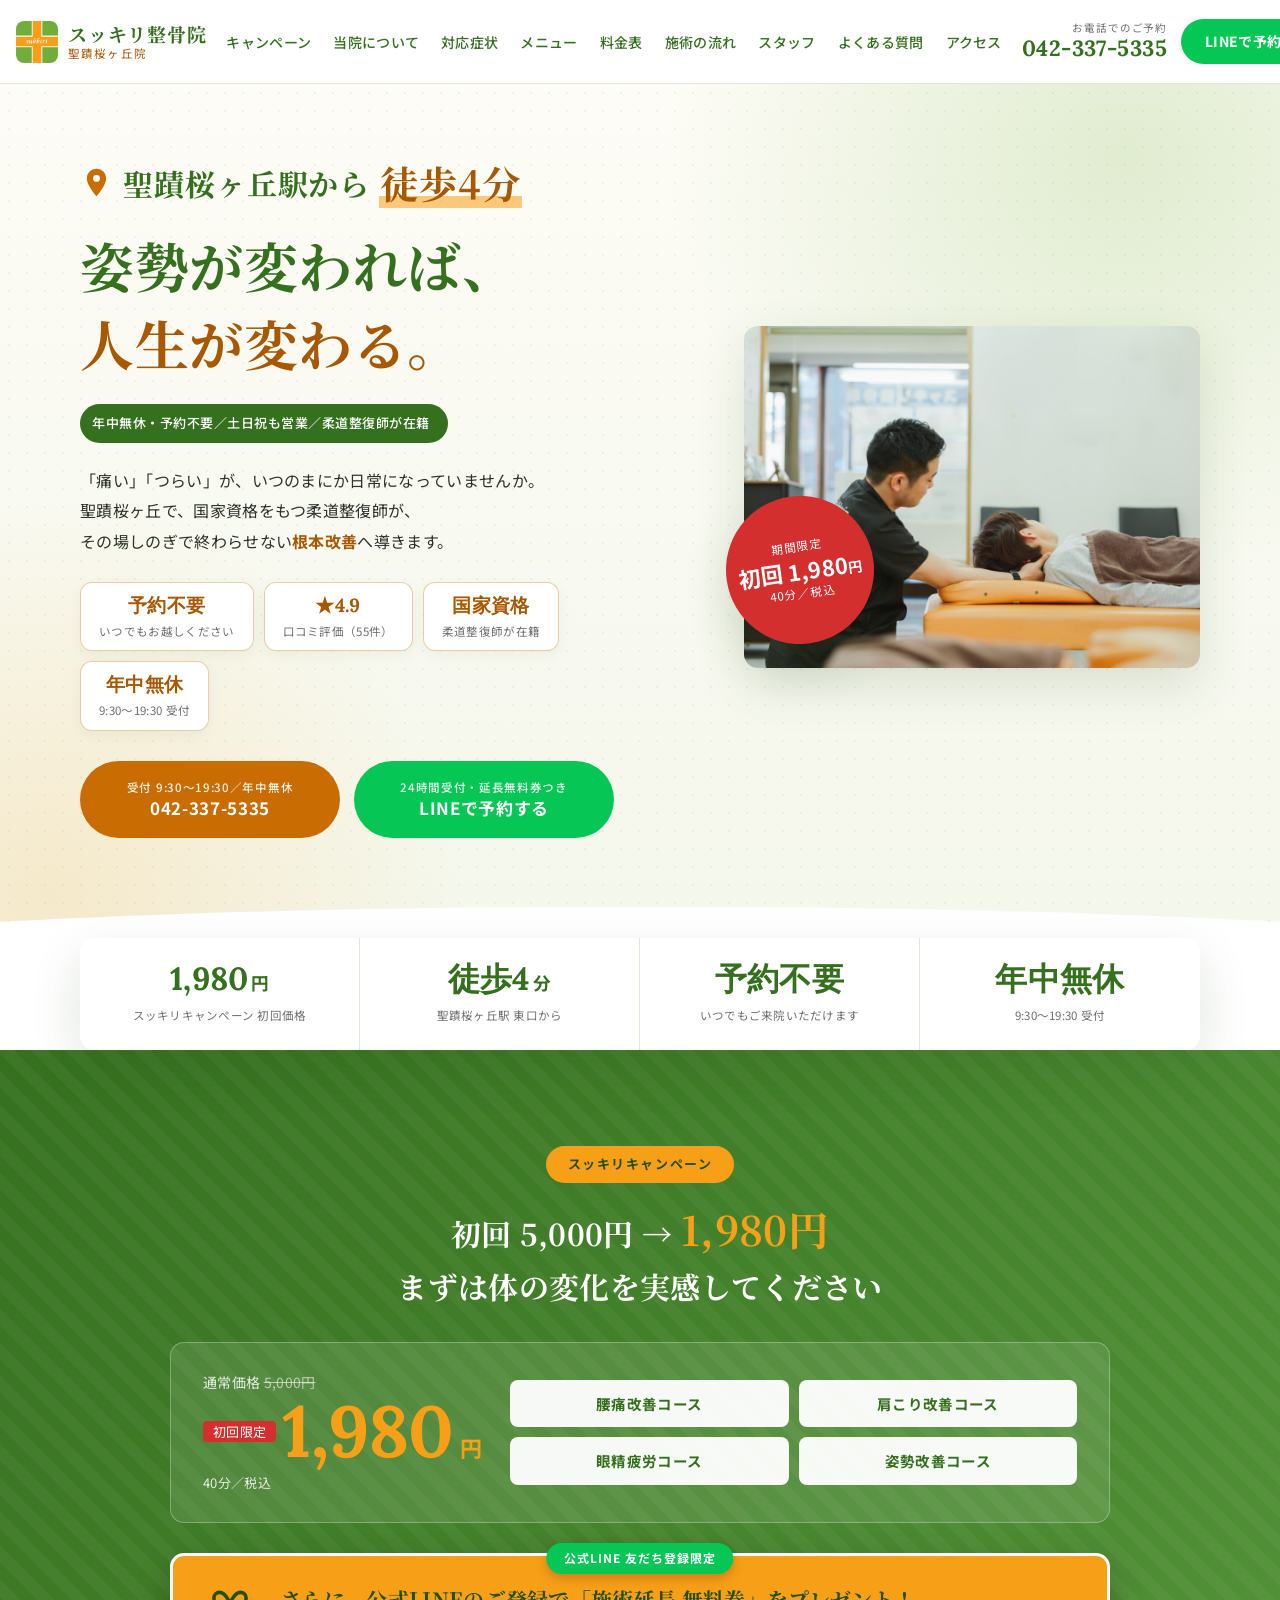
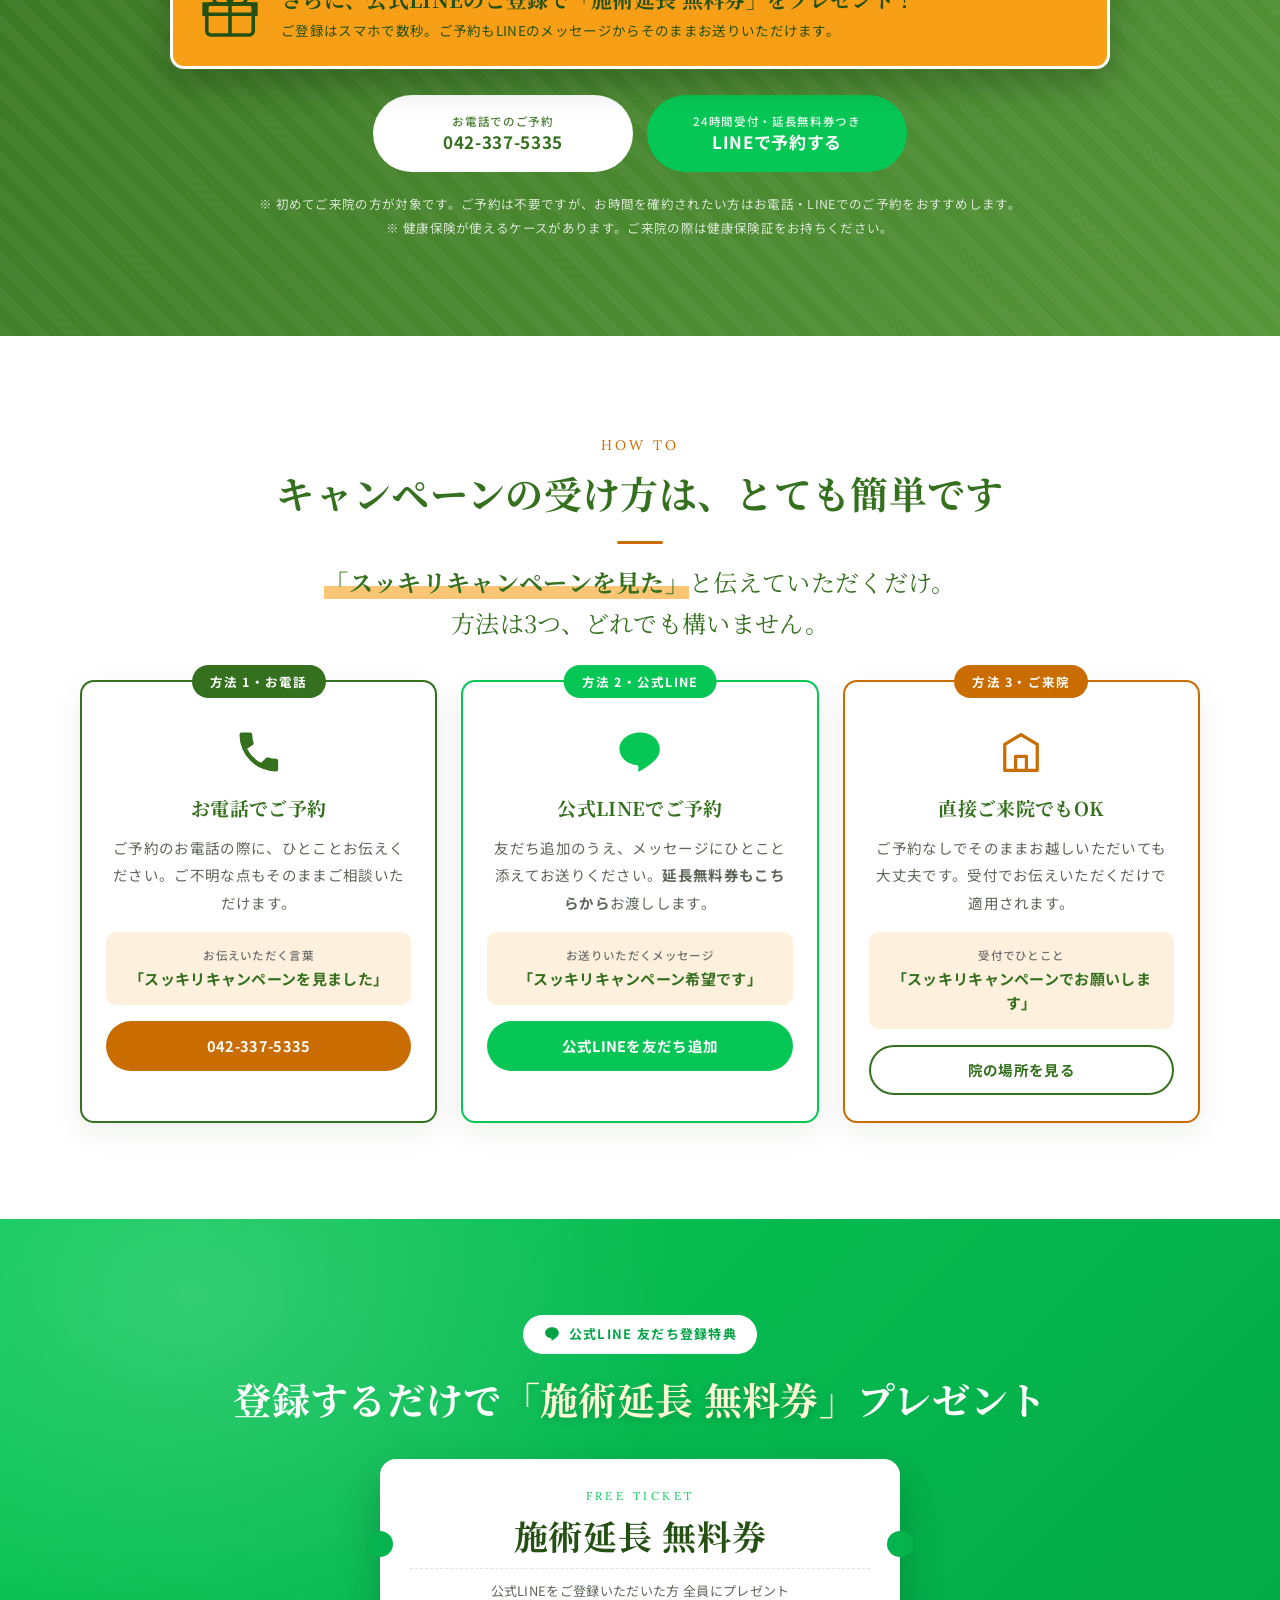
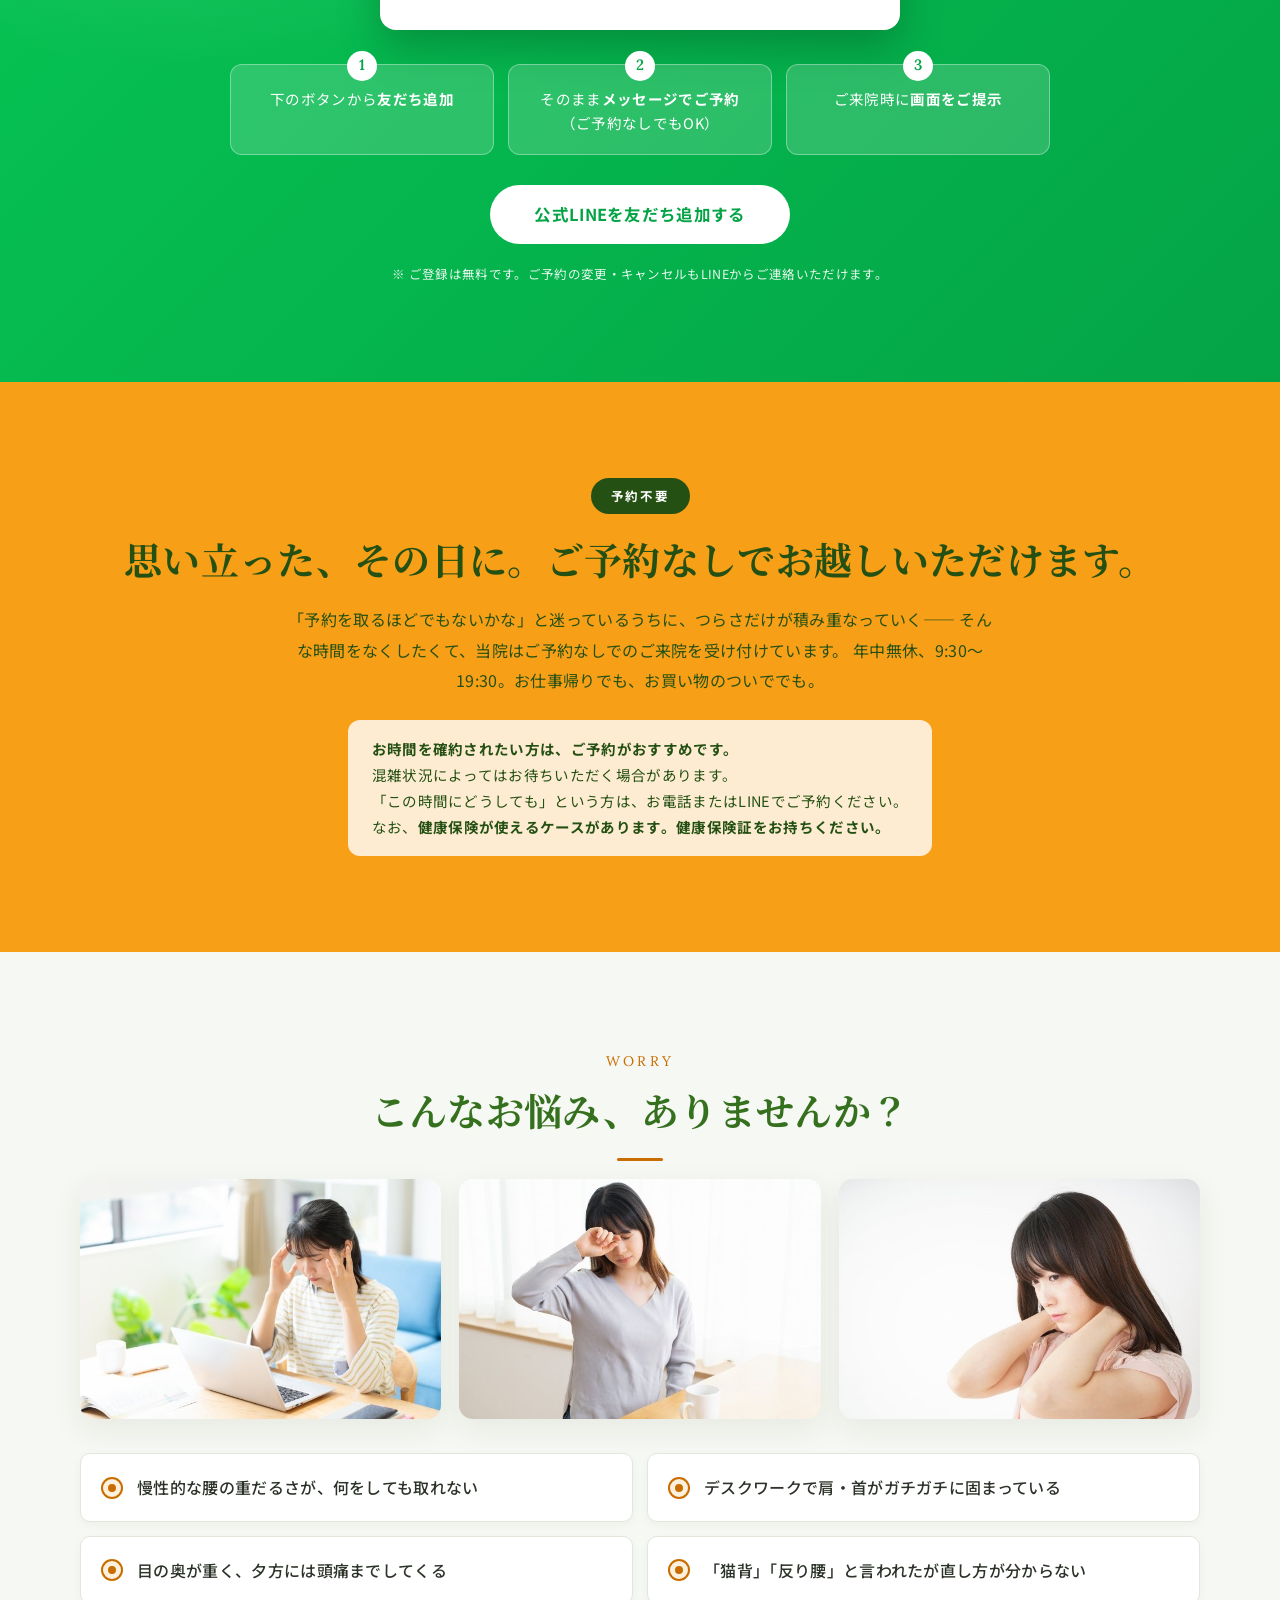
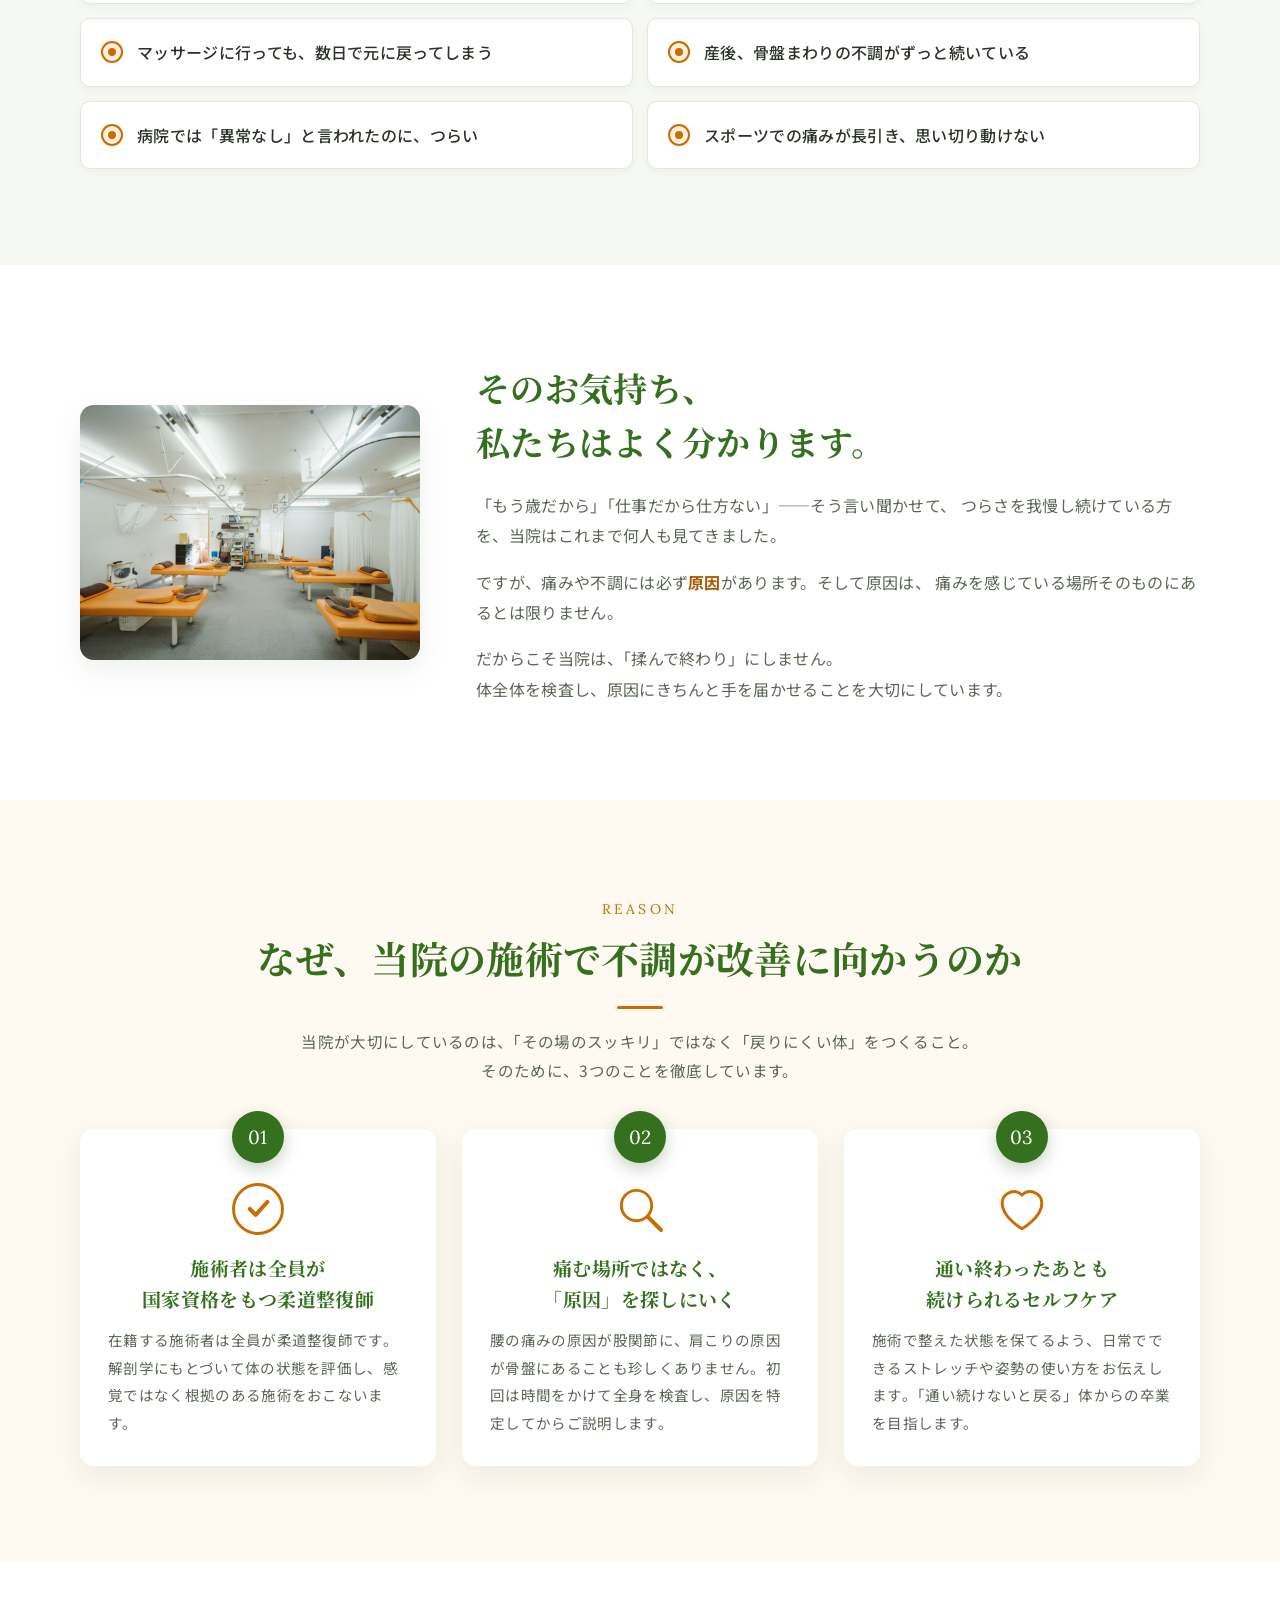
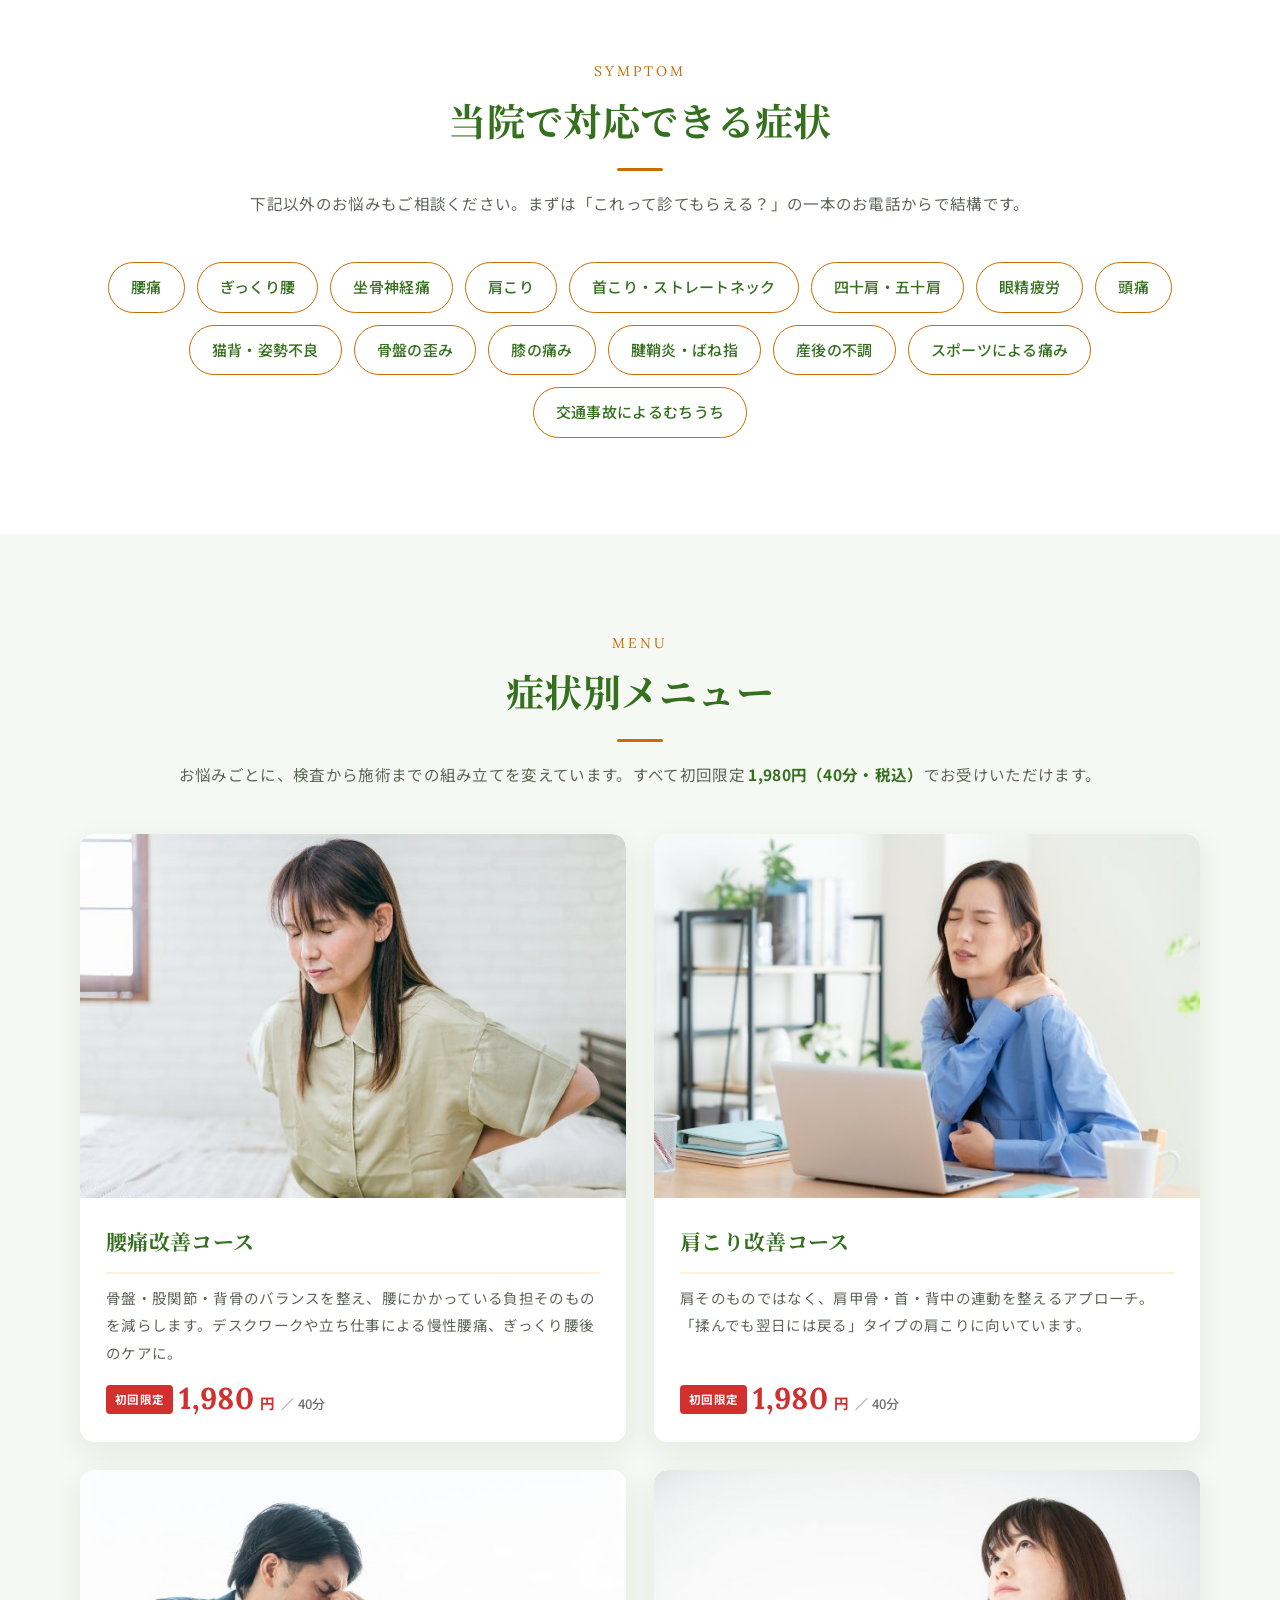
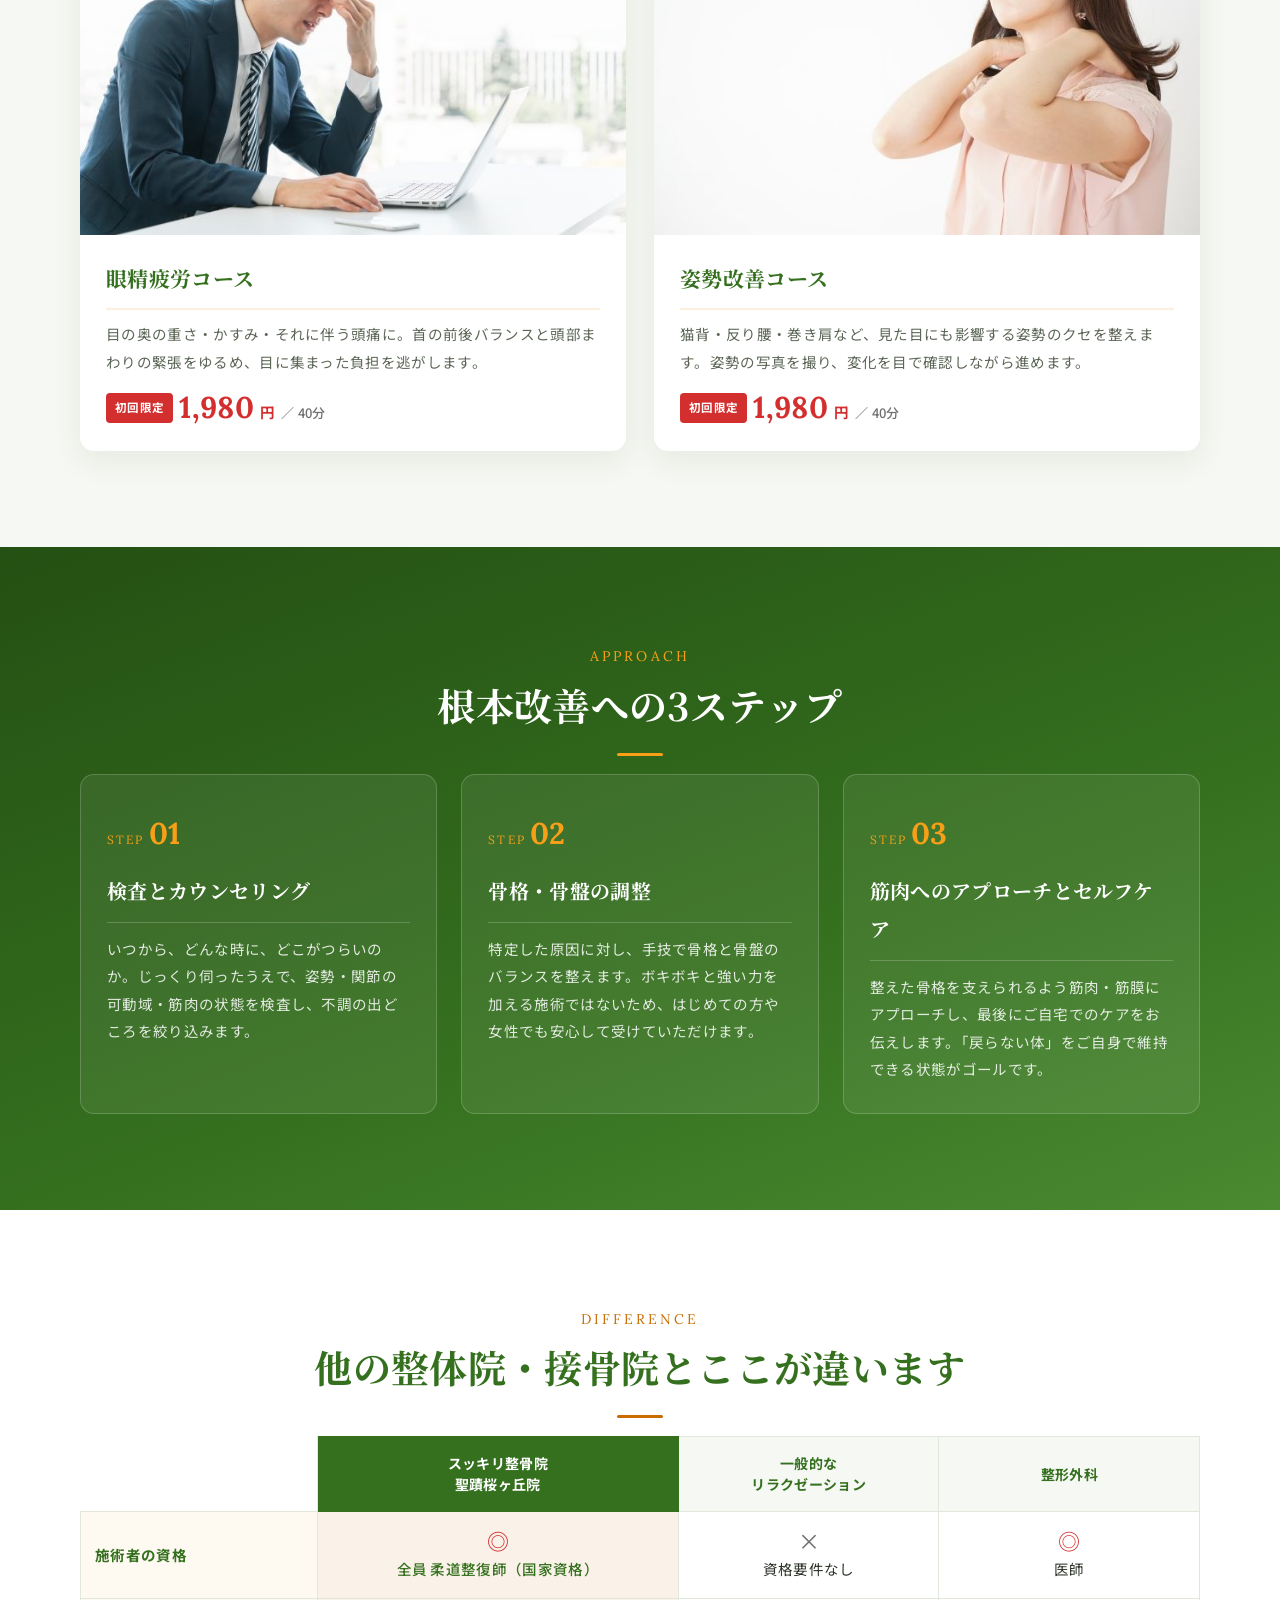
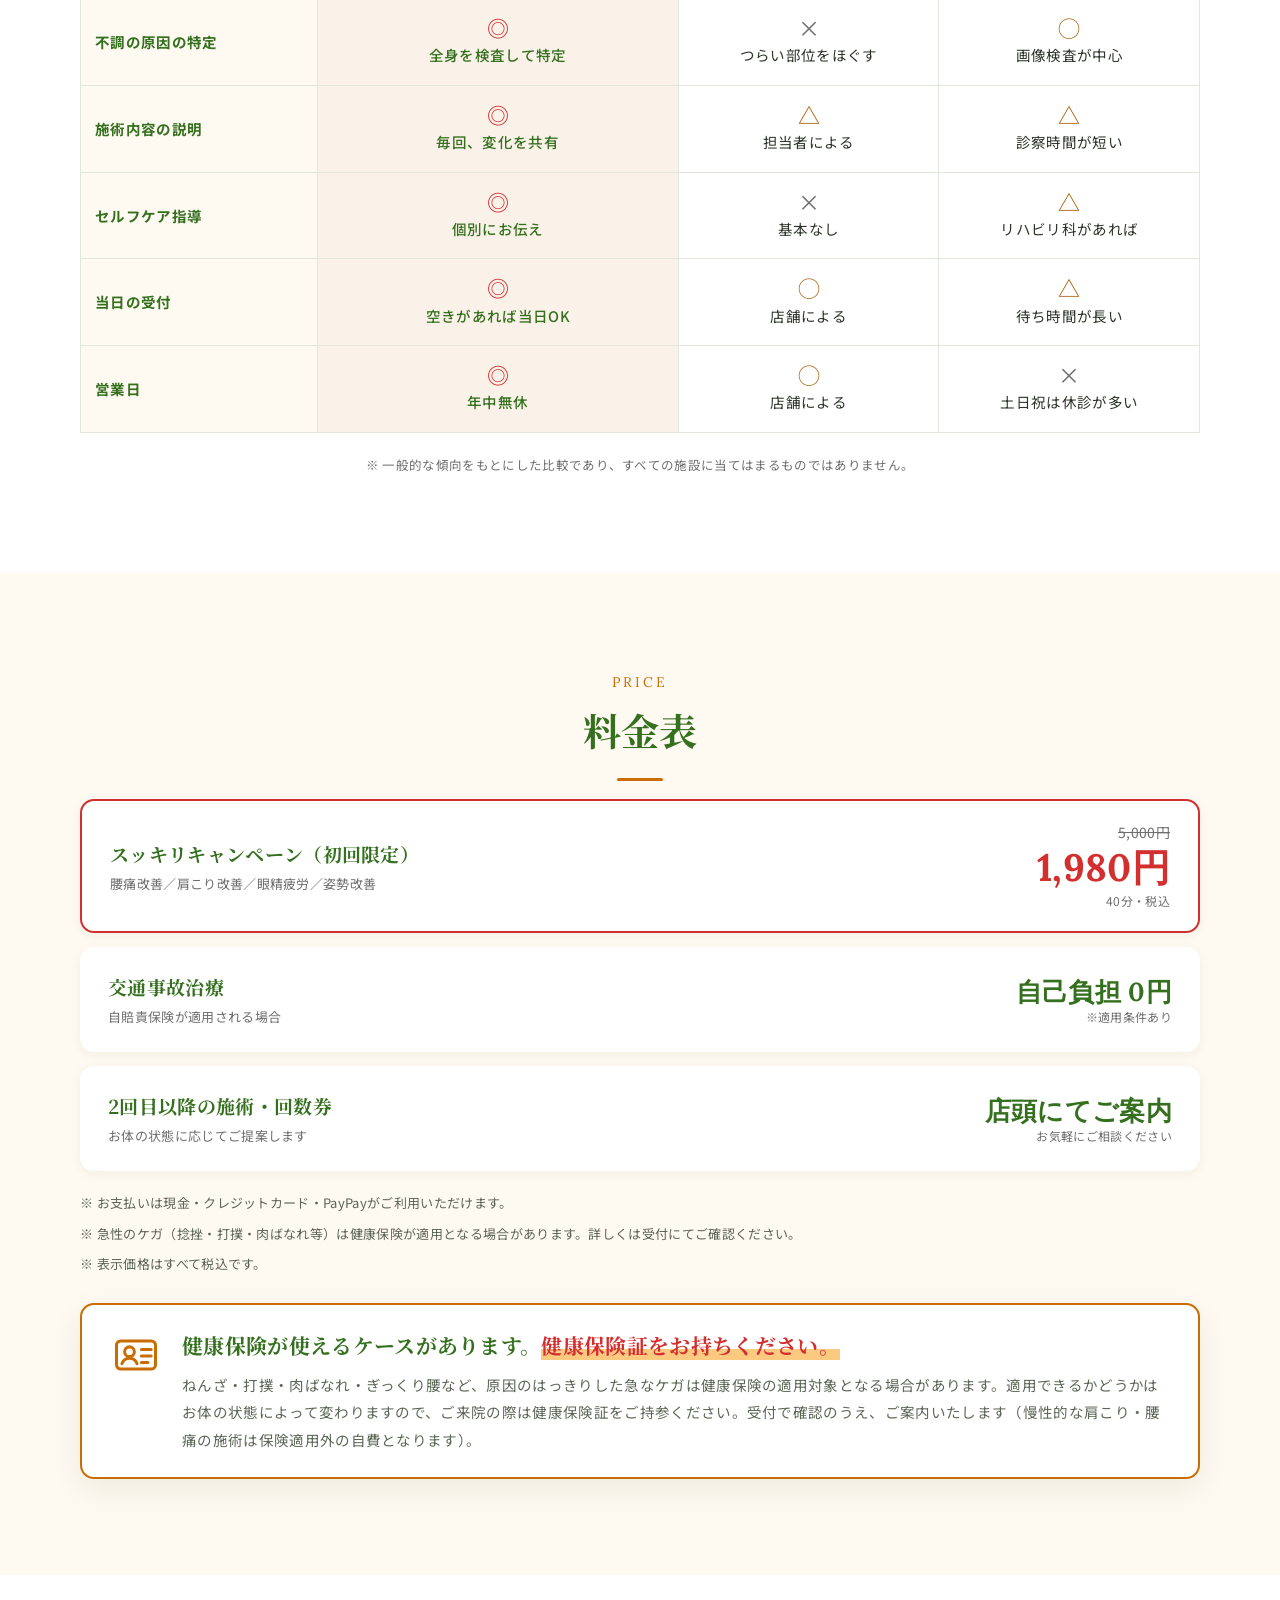
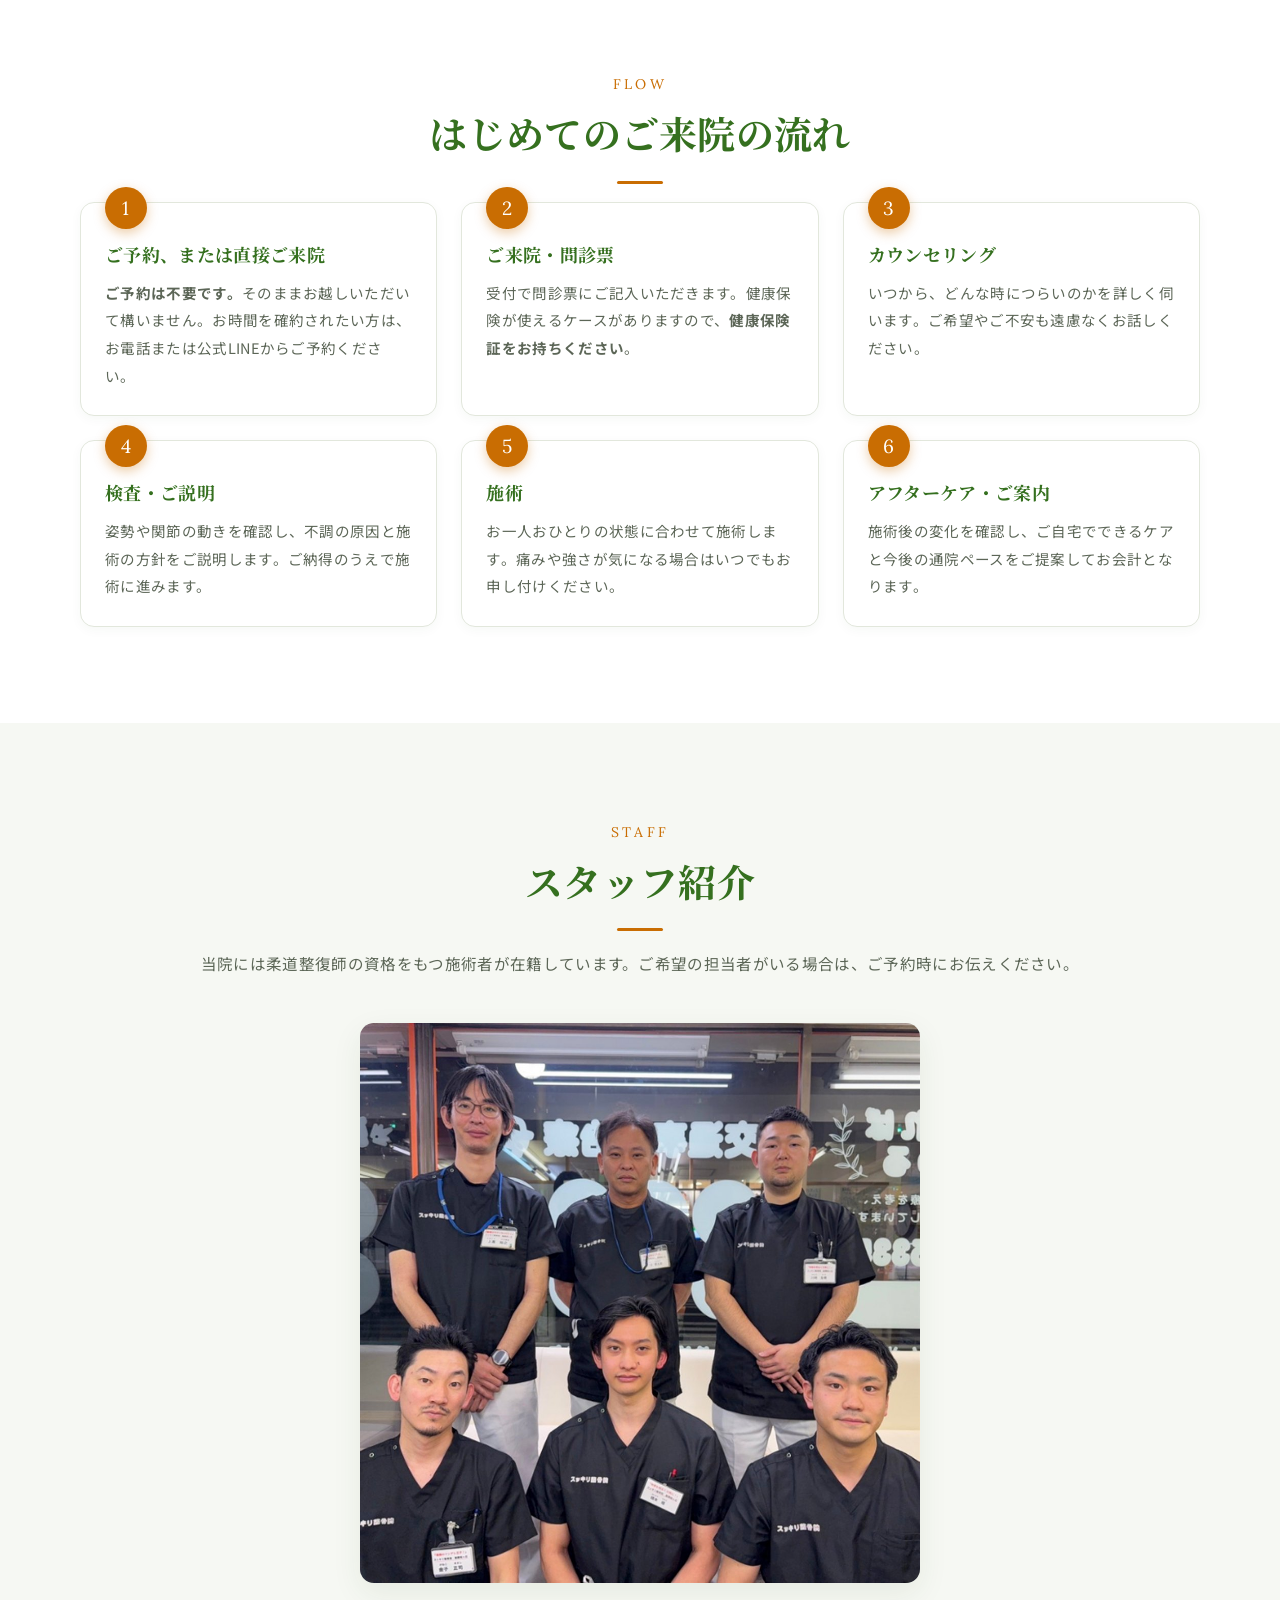
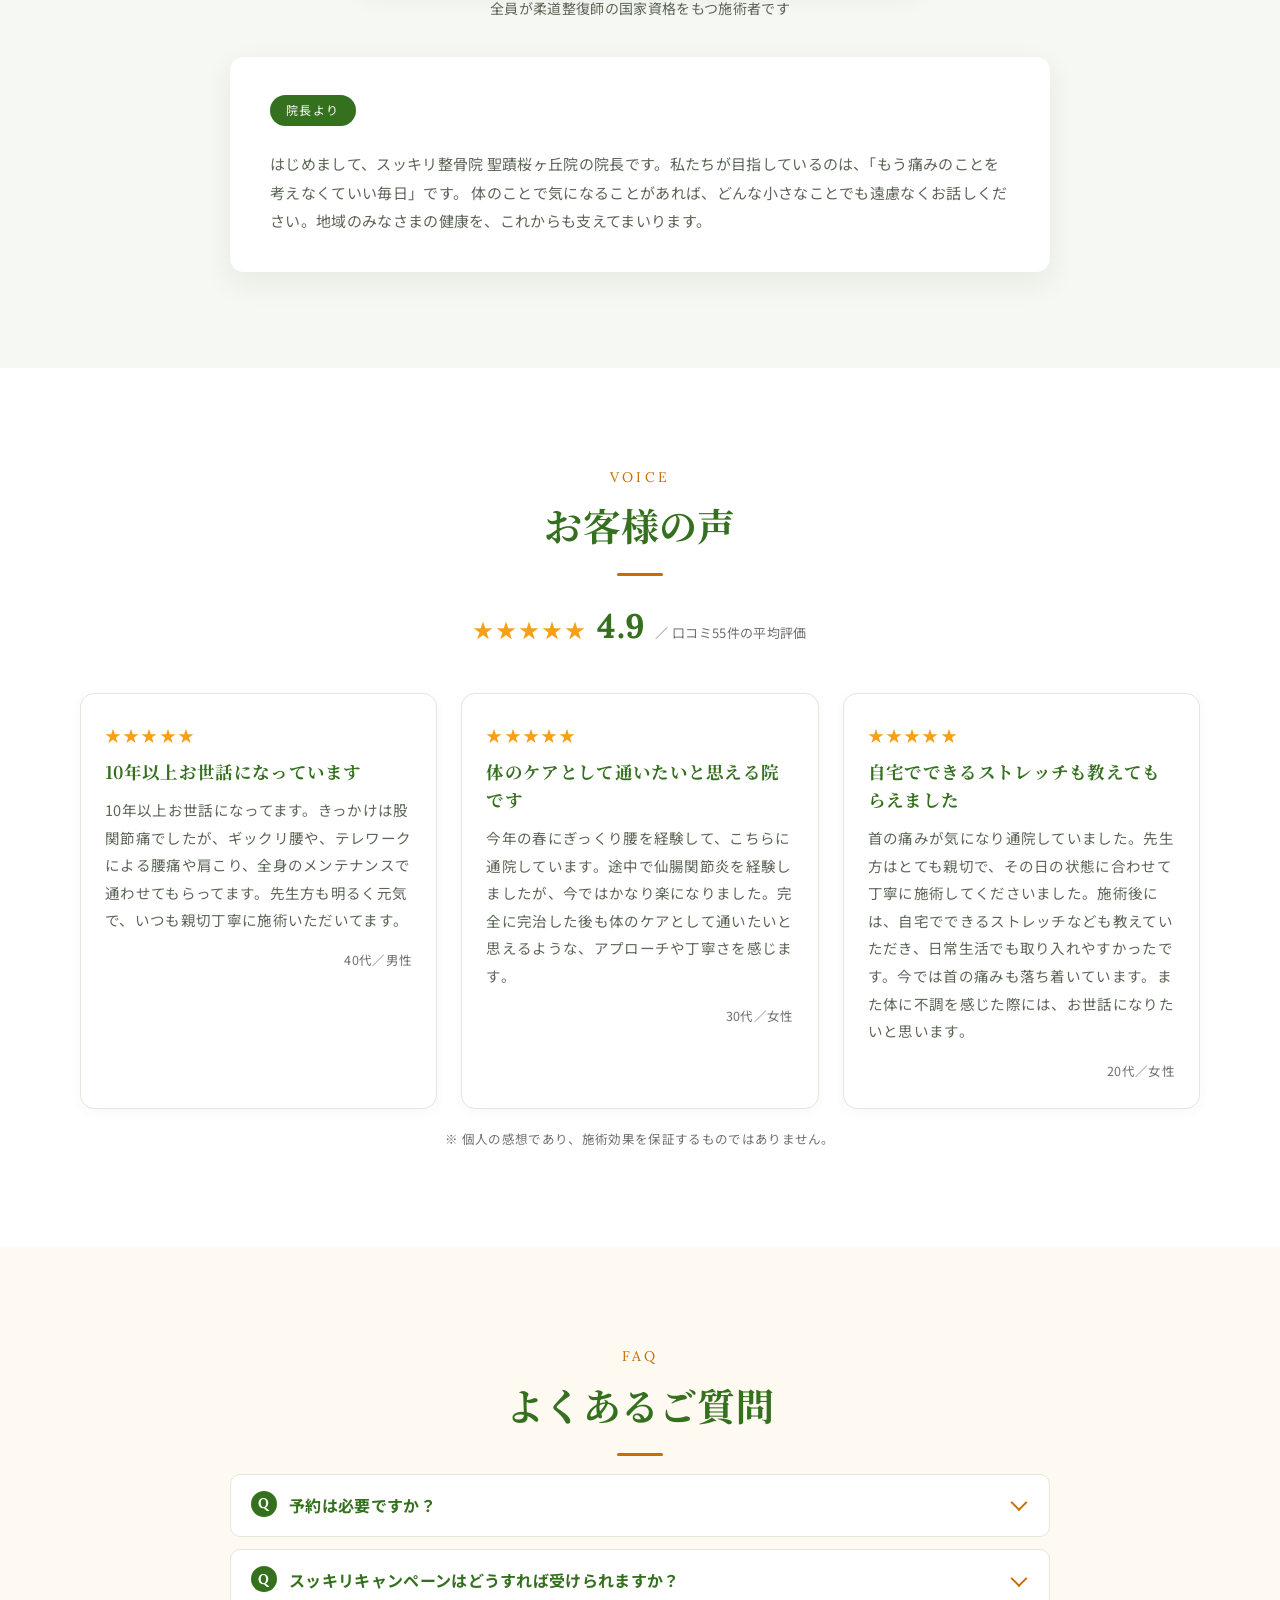
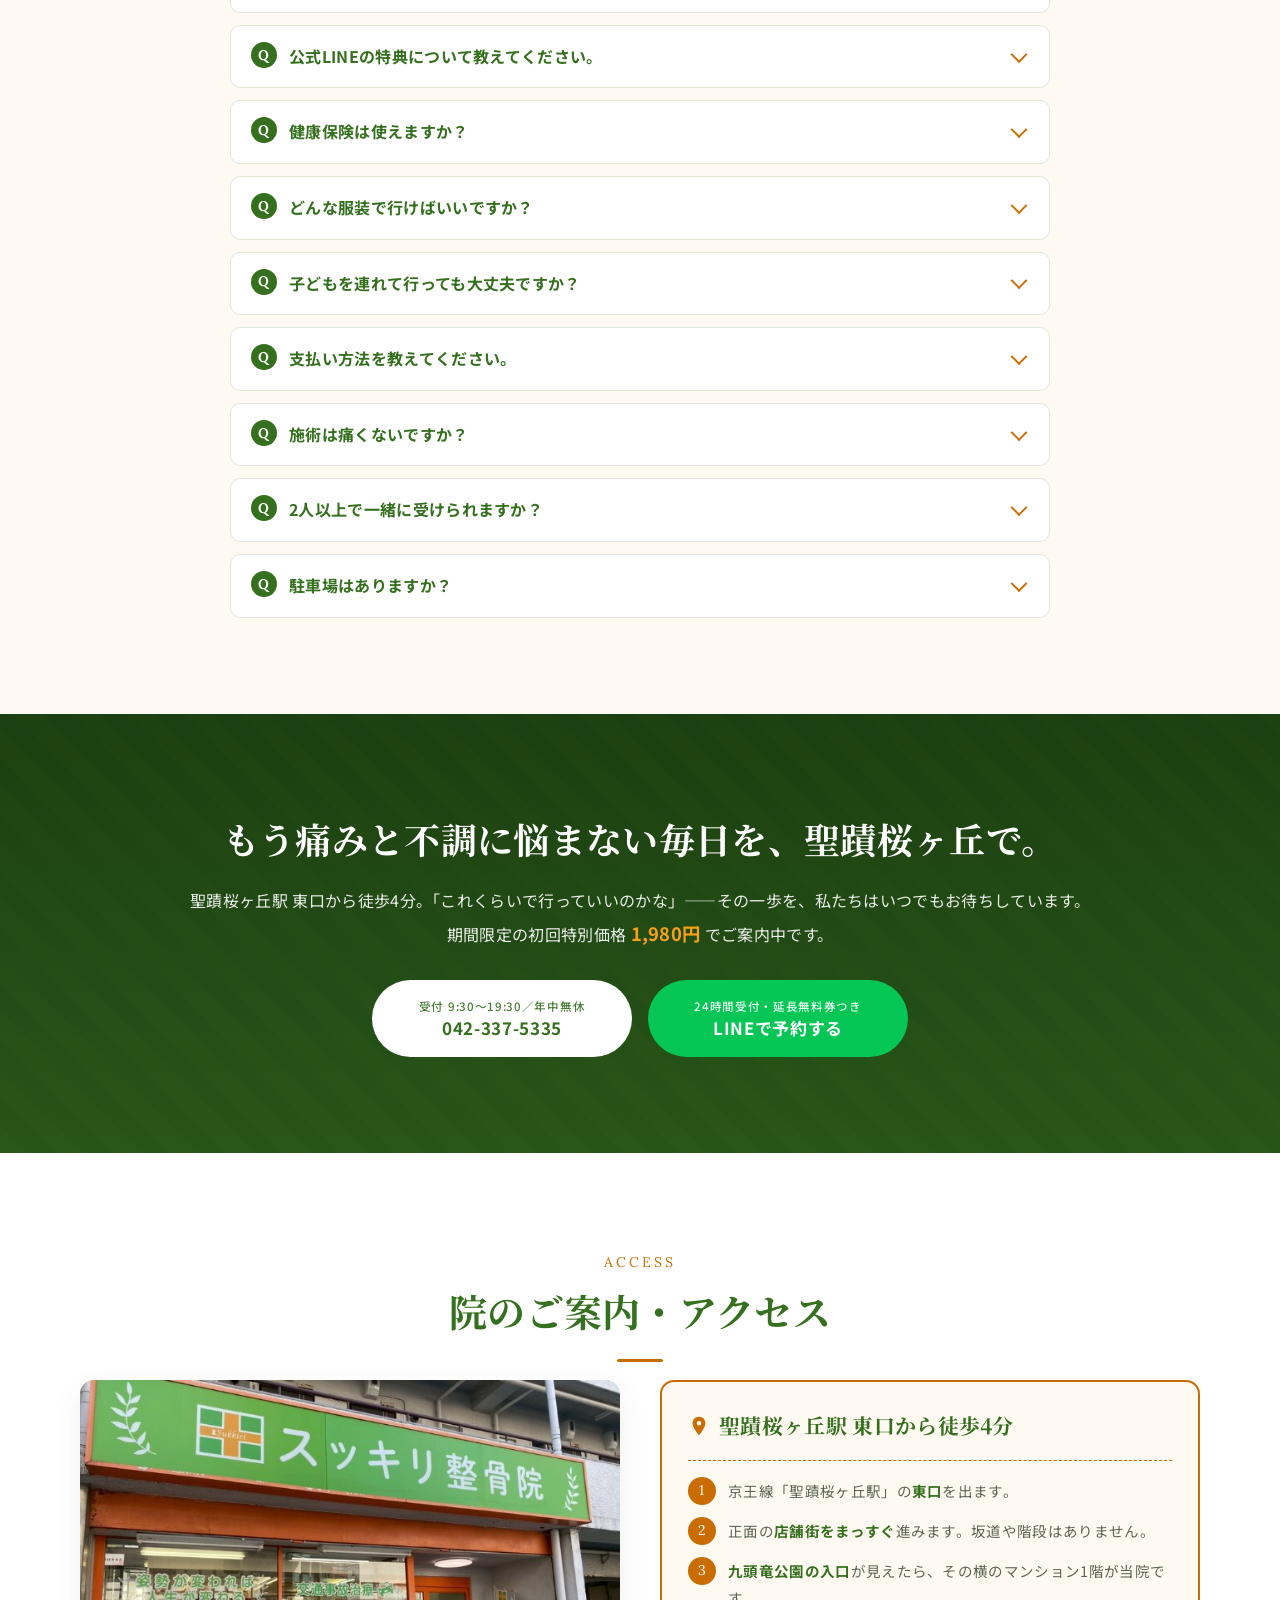
==== commit 61ce7424: "クライアント確認の反映：通常価格5,000円、クレジット決済追加、肩こりLPの口コミ差し替え - 通常価格を 5,980円 → 5,000円 に（全ページ・メタ情報含む） - お支払いにクレジットカー" ====
--- a/index.html
+++ b/index.html
@@ -4,7 +4,7 @@
 <meta charset="UTF-8">
 <meta name="viewport" content="width=device-width, initial-scale=1">
 <title>スッキリ整骨院 聖蹟桜ヶ丘院｜予約不要・年中無休｜スッキリキャンペーン初回1,980円</title>
-<meta name="description" content="スッキリ整骨院 聖蹟桜ヶ丘院。京王線 聖蹟桜ヶ丘駅 東口より徒歩4分。国家資格をもつ柔道整復師が在籍し、腰痛・肩こり・眼精疲労・姿勢改善を根本から。スッキリキャンペーンで初回5,980円→1,980円、公式LINE登録で施術延長無料券をプレゼント。予約不要・年中無休・お子さま同伴可。">
+<meta name="description" content="スッキリ整骨院 聖蹟桜ヶ丘院。京王線 聖蹟桜ヶ丘駅 東口より徒歩4分。国家資格をもつ柔道整復師が在籍し、腰痛・肩こり・眼精疲労・姿勢改善を根本から。スッキリキャンペーンで初回5,000円→1,980円、公式LINE登録で施術延長無料券をプレゼント。予約不要・年中無休・お子さま同伴可。">
 <meta name="format-detection" content="telephone=no">
 <!-- 確認用ビルド：公開時に本番ドメインの canonical を設定してください
 <link rel="canonical" href="https://＜本番ドメイン＞/"> -->
@@ -12,7 +12,7 @@
 
 <meta property="og:type" content="website">
 <meta property="og:title" content="スッキリ整骨院 聖蹟桜ヶ丘院｜予約不要・年中無休">
-<meta property="og:description" content="スッキリキャンペーン 初回5,980円→1,980円。公式LINE登録で施術延長無料券をプレゼント。予約不要・年中無休・聖蹟桜ヶ丘駅 東口 徒歩4分。">
+<meta property="og:description" content="スッキリキャンペーン 初回5,000円→1,980円。公式LINE登録で施術延長無料券をプレゼント。予約不要・年中無休・聖蹟桜ヶ丘駅 東口 徒歩4分。">
 <meta property="og:image" content="assets/img/ogp.jpg">
 
 <link rel="icon" type="image/png" href="assets/img/favicon-32.png">
@@ -20,7 +20,7 @@
 <link rel="preconnect" href="https://fonts.googleapis.com">
 <link rel="preconnect" href="https://fonts.gstatic.com" crossorigin>
 <link href="https://fonts.googleapis.com/css2?family=Lora:wght@400;600&family=Noto+Sans+JP:wght@400;500;700;900&family=Noto+Serif+JP:wght@500;700&display=swap" rel="stylesheet">
-<link rel="stylesheet" href="assets/css/style.css?v=202608161439">
+<link rel="stylesheet" href="assets/css/style.css?v=202608161723">
 
 <script type="application/ld+json">
 {
@@ -126,7 +126,7 @@
         </div>
         <div class="fv__camp">
           <p class="fv__camp-label">スッキリキャンペーン</p>
-          <p class="fv__camp-price"><s>5,980円</s><i>&rarr;</i><b>1,980</b><span>円</span></p>
+          <p class="fv__camp-price"><s>5,000円</s><i>&rarr;</i><b>1,980</b><span>円</span></p>
           <p class="fv__camp-note">初回限定 / 40分 / 税込</p>
           <p class="fv__camp-gift">さらに公式LINE登録で<br>「施術延長 無料券」プレゼント</p>
         </div>
@@ -150,11 +150,11 @@
     <div class="offer__inner">
       <div class="offer__head">
         <p class="offer__ribbon">スッキリキャンペーン</p>
-        <h2 class="offer__title">初回 5,980円 → <em>1,980円</em><br>まずは体の変化を実感してください</h2>
+        <h2 class="offer__title">初回 5,000円 → <em>1,980円</em><br>まずは体の変化を実感してください</h2>
       </div>
       <div class="offer__price">
         <div class="offer__price-box">
-          <p class="offer__before">通常価格 <s>5,980円</s></p>
+          <p class="offer__before">通常価格 <s>5,000円</s></p>
           <p class="offer__after"><small>初回限定</small><b>1,980</b><span>円</span></p>
           <p class="offer__note">40分／税込</p>
         </div>
@@ -514,7 +514,7 @@
             <b>スッキリキャンペーン（初回限定）</b>
             <small>腰痛改善／肩こり改善／眼精疲労／姿勢改善</small>
           </dt>
-          <dd><s>5,980円</s><strong>1,980円</strong><span>40分・税込</span></dd>
+          <dd><s>5,000円</s><strong>1,980円</strong><span>40分・税込</span></dd>
         </dl>
         <dl class="price__row">
           <dt><b>交通事故治療</b><small>自賠責保険が適用される場合</small></dt>
@@ -526,7 +526,7 @@
         </dl>
       </div>
       <ul class="price__notes">
-        <li>お支払いは現金・PayPayがご利用いただけます。</li>
+        <li>お支払いは現金・クレジットカード・PayPayがご利用いただけます。</li>
         <li>急性のケガ（捻挫・打撲・肉ばなれ等）は健康保険が適用となる場合があります。詳しくは受付にてご確認ください。</li>
         <li>表示価格はすべて税込です。</li>
       </ul>
@@ -610,7 +610,7 @@
         </details>
         <details class="faq__item">
           <summary>スッキリキャンペーンはどうすれば受けられますか？</summary>
-          <div class="faq__ans"><p>「スッキリキャンペーンを見た」とお伝えいただくだけです。①お電話でのご予約時、②公式LINEでのご予約メッセージ、③ご来院時に受付で——どの方法でも構いません。初めてご来院の方が対象で、初回40分の施術が5,980円→<b>1,980円</b>になります。</p></div>
+          <div class="faq__ans"><p>「スッキリキャンペーンを見た」とお伝えいただくだけです。①お電話でのご予約時、②公式LINEでのご予約メッセージ、③ご来院時に受付で——どの方法でも構いません。初めてご来院の方が対象で、初回40分の施術が5,000円→<b>1,980円</b>になります。</p></div>
         </details>
         <details class="faq__item">
           <summary>公式LINEの特典について教えてください。</summary>
@@ -630,7 +630,7 @@
         </details>
         <details class="faq__item">
           <summary>支払い方法を教えてください。</summary>
-          <div class="faq__ans"><p>現金のほか、PayPayでのお支払いに対応しています。</p></div>
+          <div class="faq__ans"><p>現金のほか、クレジットカード・PayPayでのお支払いに対応しています。</p></div>
         </details>
         <details class="faq__item">
           <summary>施術は痛くないですか？</summary>
@@ -697,7 +697,7 @@
               <tr><th scope="row">駐車場</th><td>なし（近隣コインパーキングをご利用ください）</td></tr>
               <tr><th scope="row">設備</th><td>ベッド5台</td></tr>
               <tr><th scope="row">スタッフ</th><td>全員 柔道整復師（国家資格）</td></tr>
-              <tr><th scope="row">お支払い</th><td>現金・PayPay</td></tr>
+              <tr><th scope="row">お支払い</th><td>現金・クレジットカード・PayPay</td></tr>
             <tr><th scope="row">ご持参いただくもの</th><td><b>健康保険証</b>（お持ちの方）<br><small>健康保険が使えるケースがあります。適用できるかどうかは受付で確認のうえご案内します。</small></td></tr>
             </tbody>
           </table>
@@ -767,6 +767,6 @@
   </a>
 </div>
 
-<script src="assets/js/main.js?v=202608161439" defer></script>
+<script src="assets/js/main.js?v=202608161723" defer></script>
 </body>
 </html>
--- a/assets/css/style.css
+++ b/assets/css/style.css
@@ -1108,6 +1108,8 @@
 .voice__rating b { font-family: var(--f-en); font-size: 34px; color: var(--navy); }
 .voice__rating small { font-size: 13px; color: var(--gray); }
 .voice__list { display: grid; grid-template-columns: repeat(3, 1fr); gap: 24px; }
+/* 2件のときは2カラムで中央寄せ（3カラムのまま左に寄ると間が抜けて見えるため） */
+.voice__list--2 { grid-template-columns: repeat(2, 1fr); max-width: 820px; margin-inline: auto; }
 .voice__list li {
   background: #fff;
   border: 1px solid var(--border);
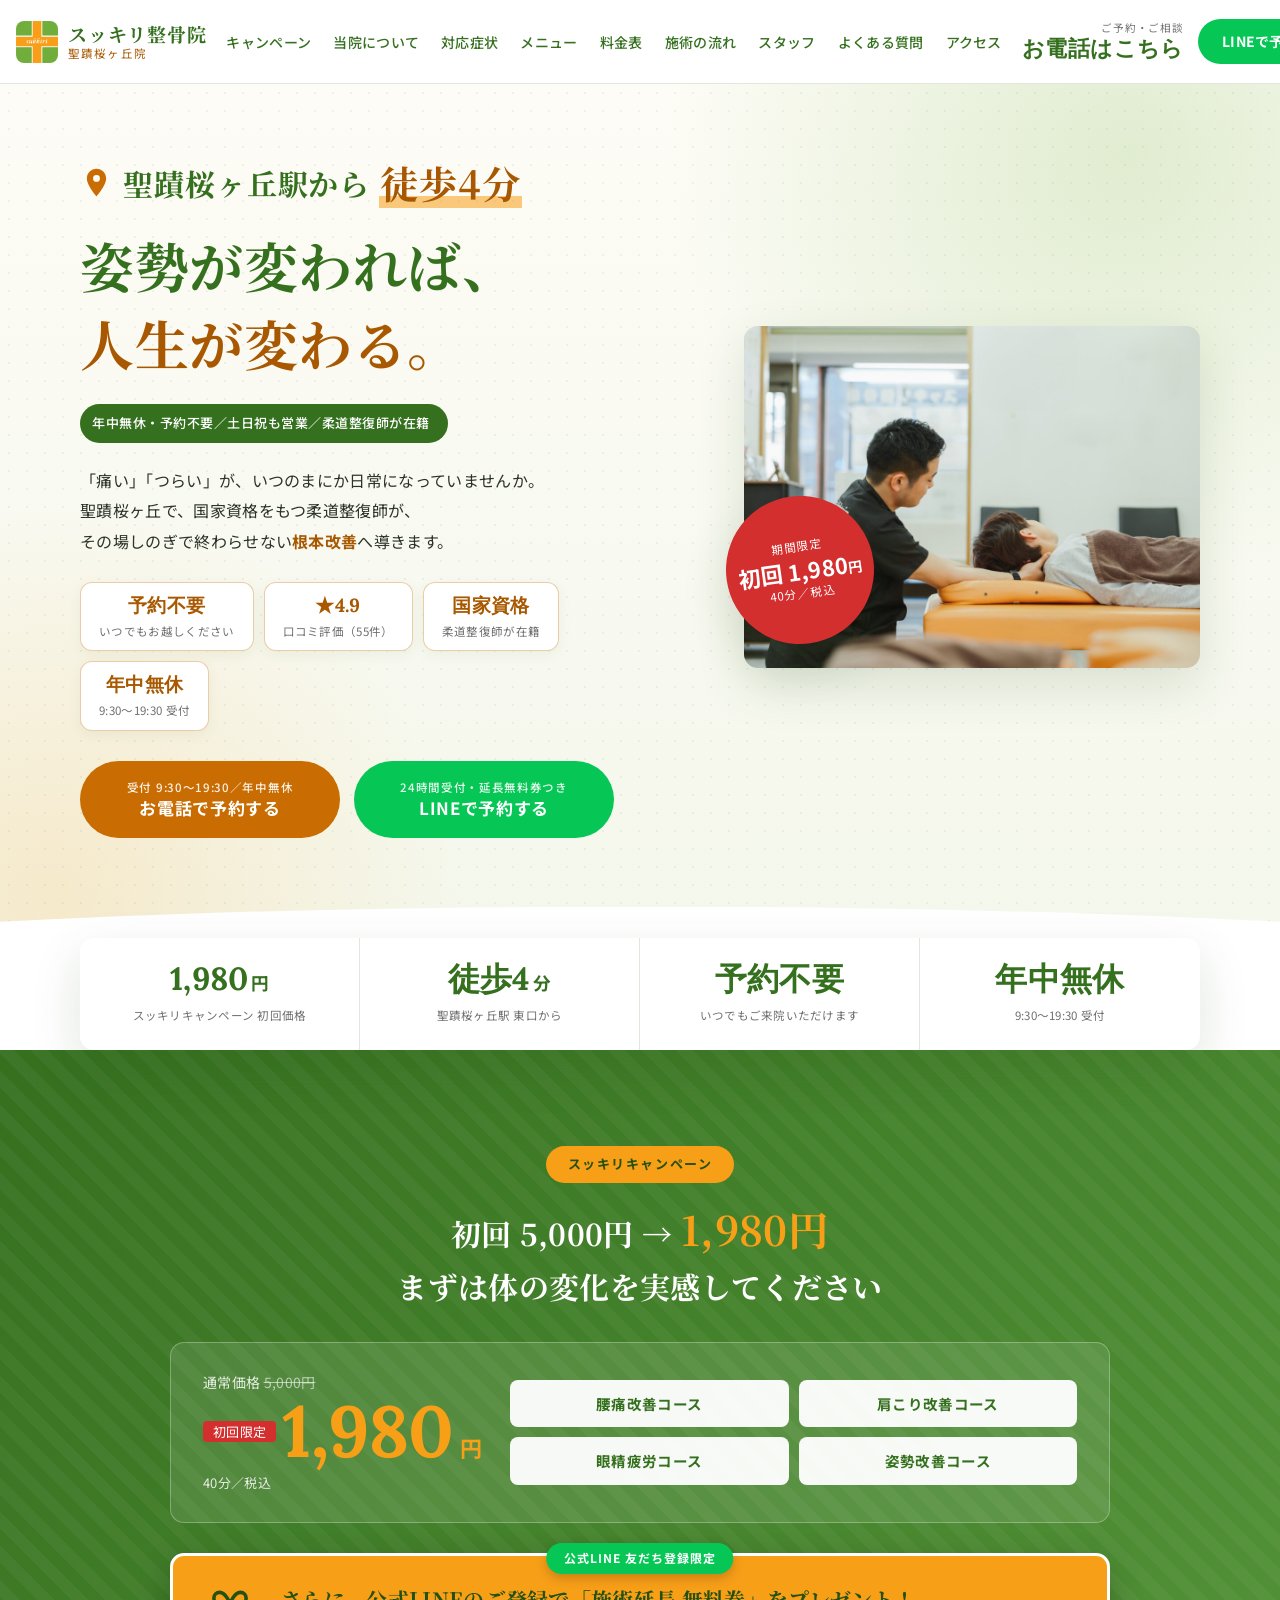
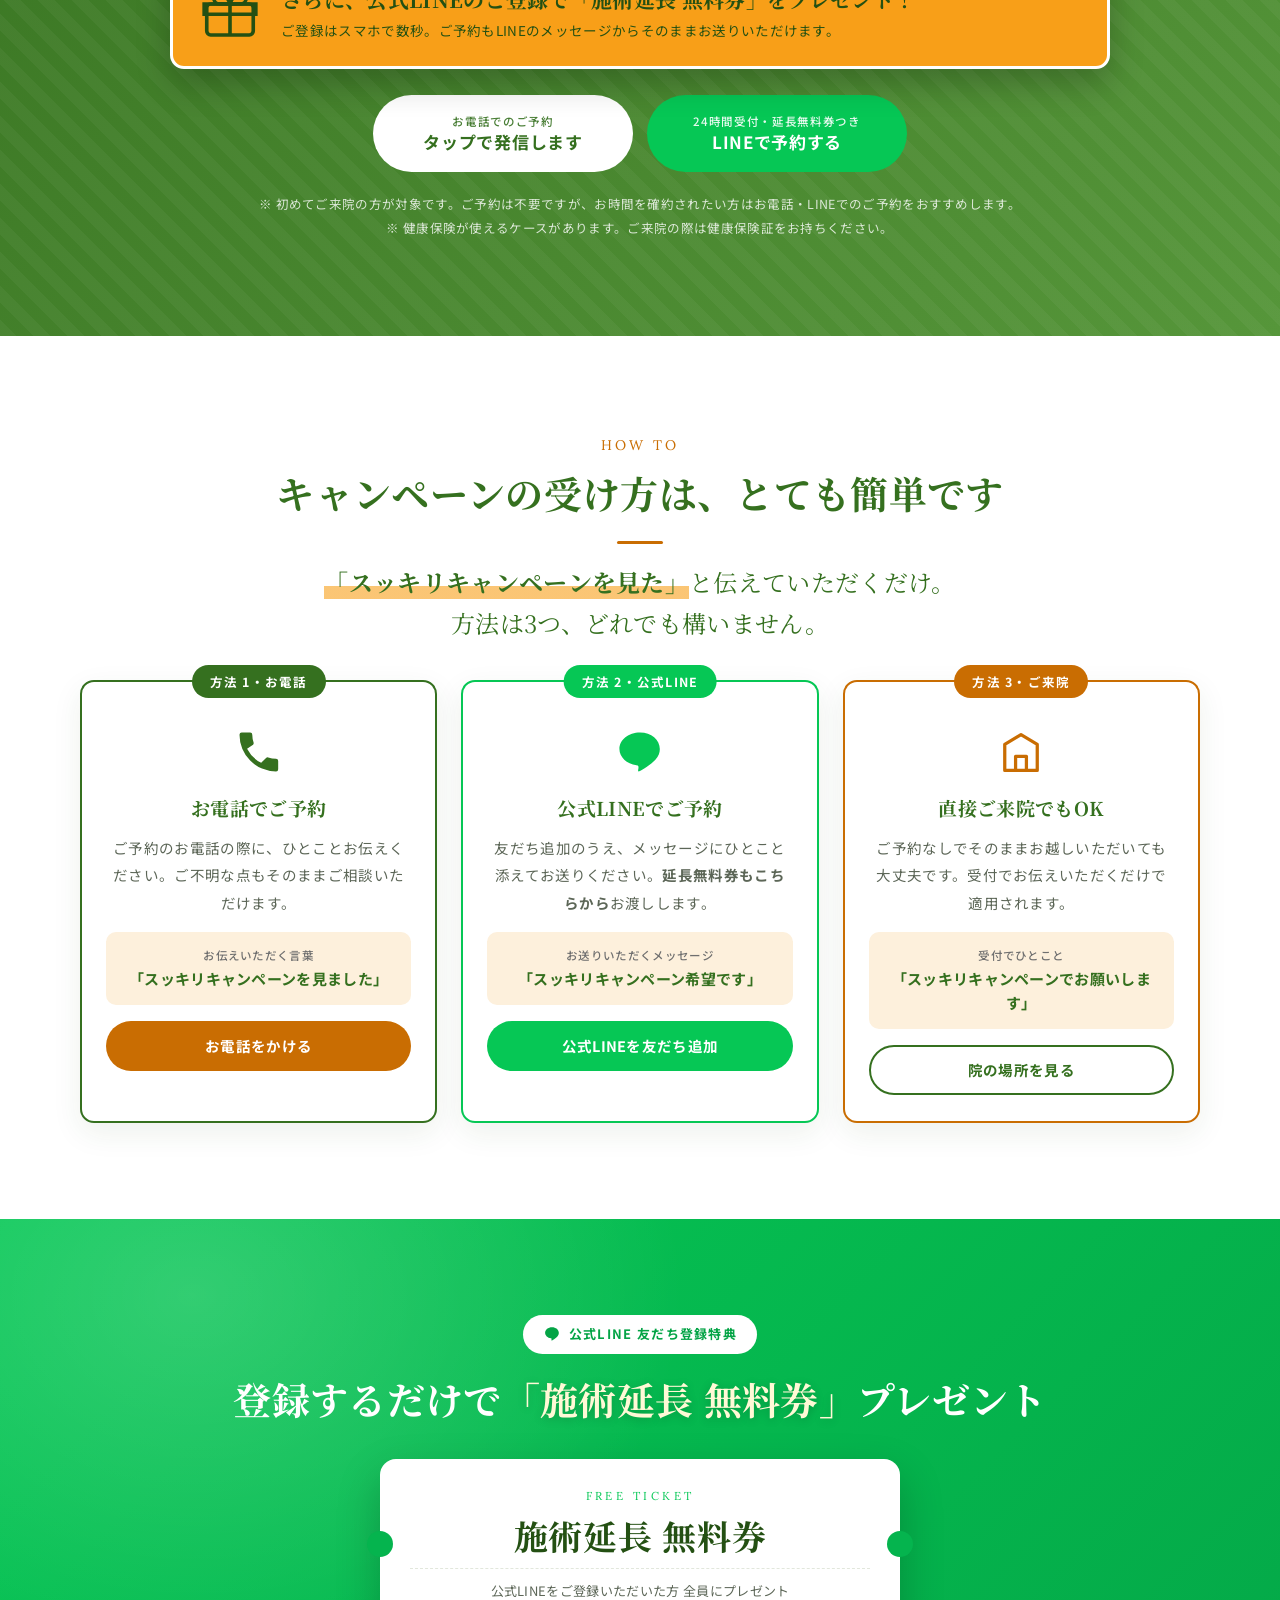
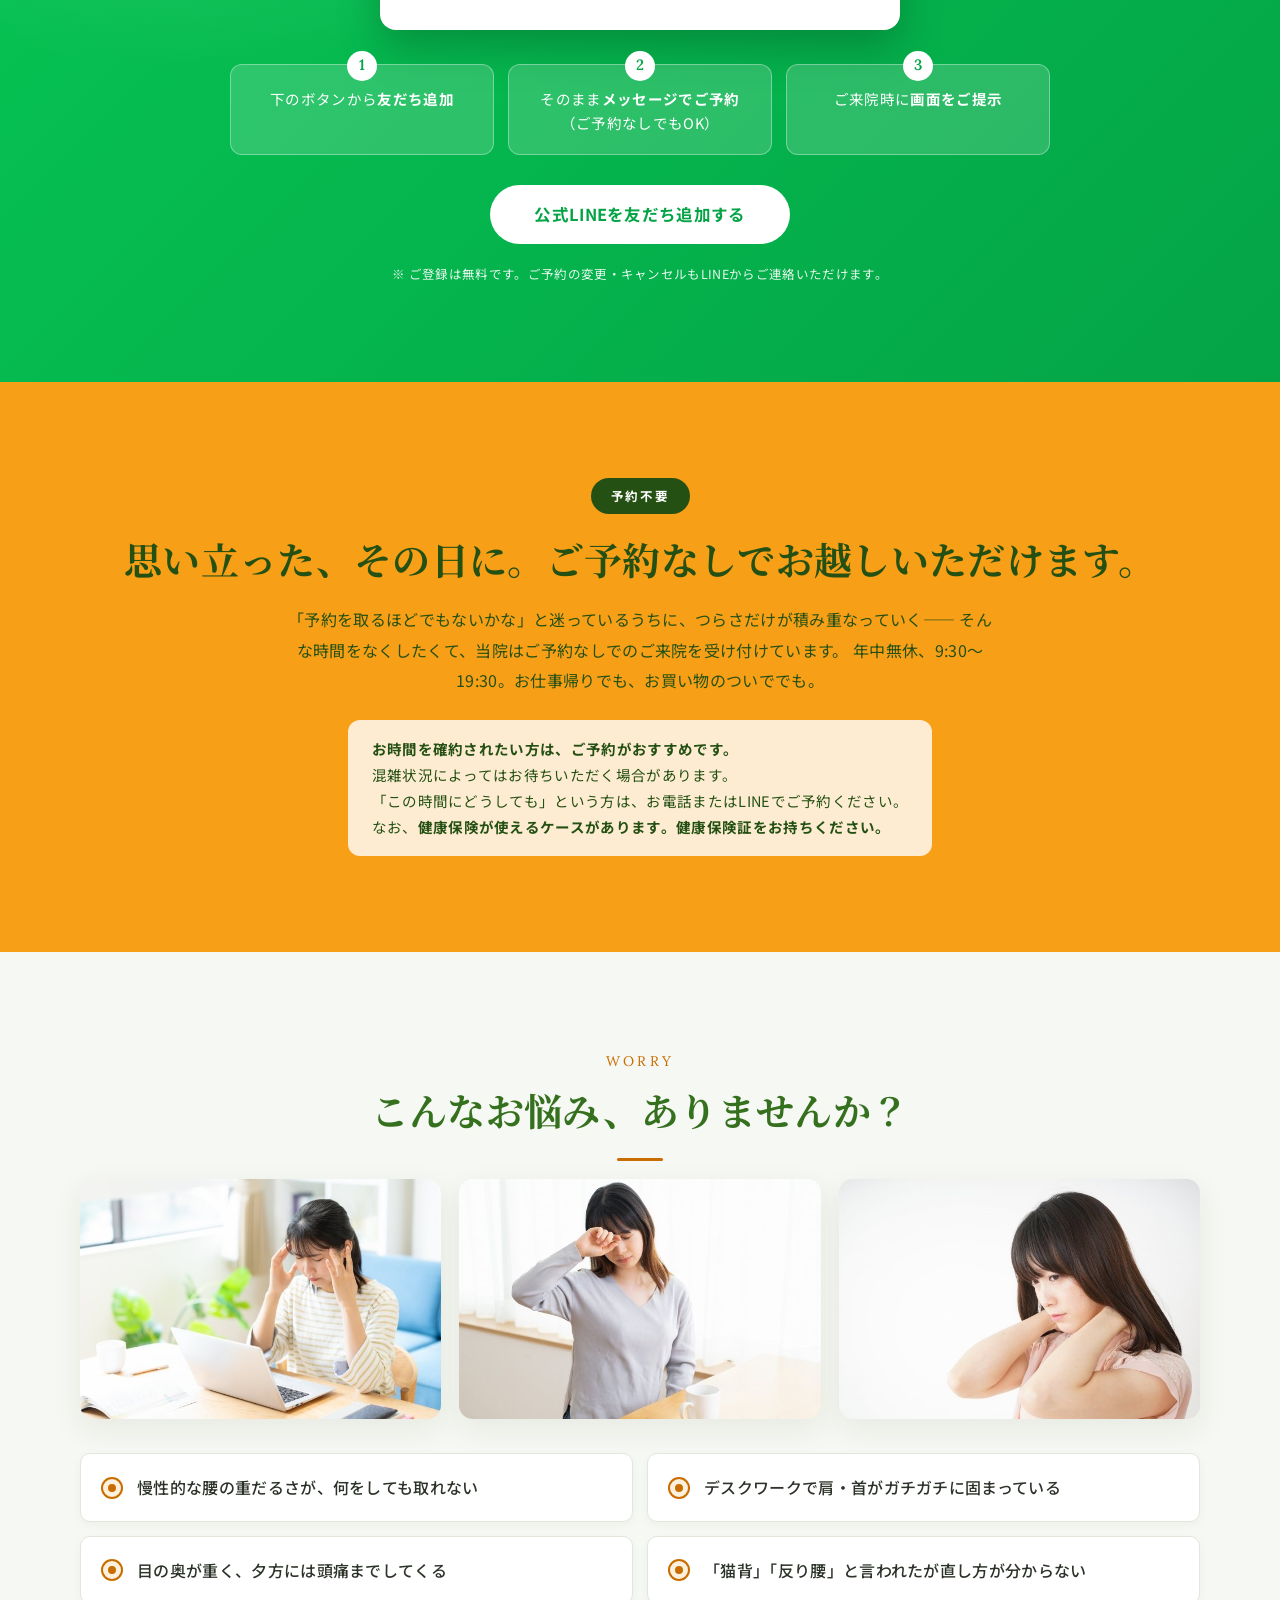
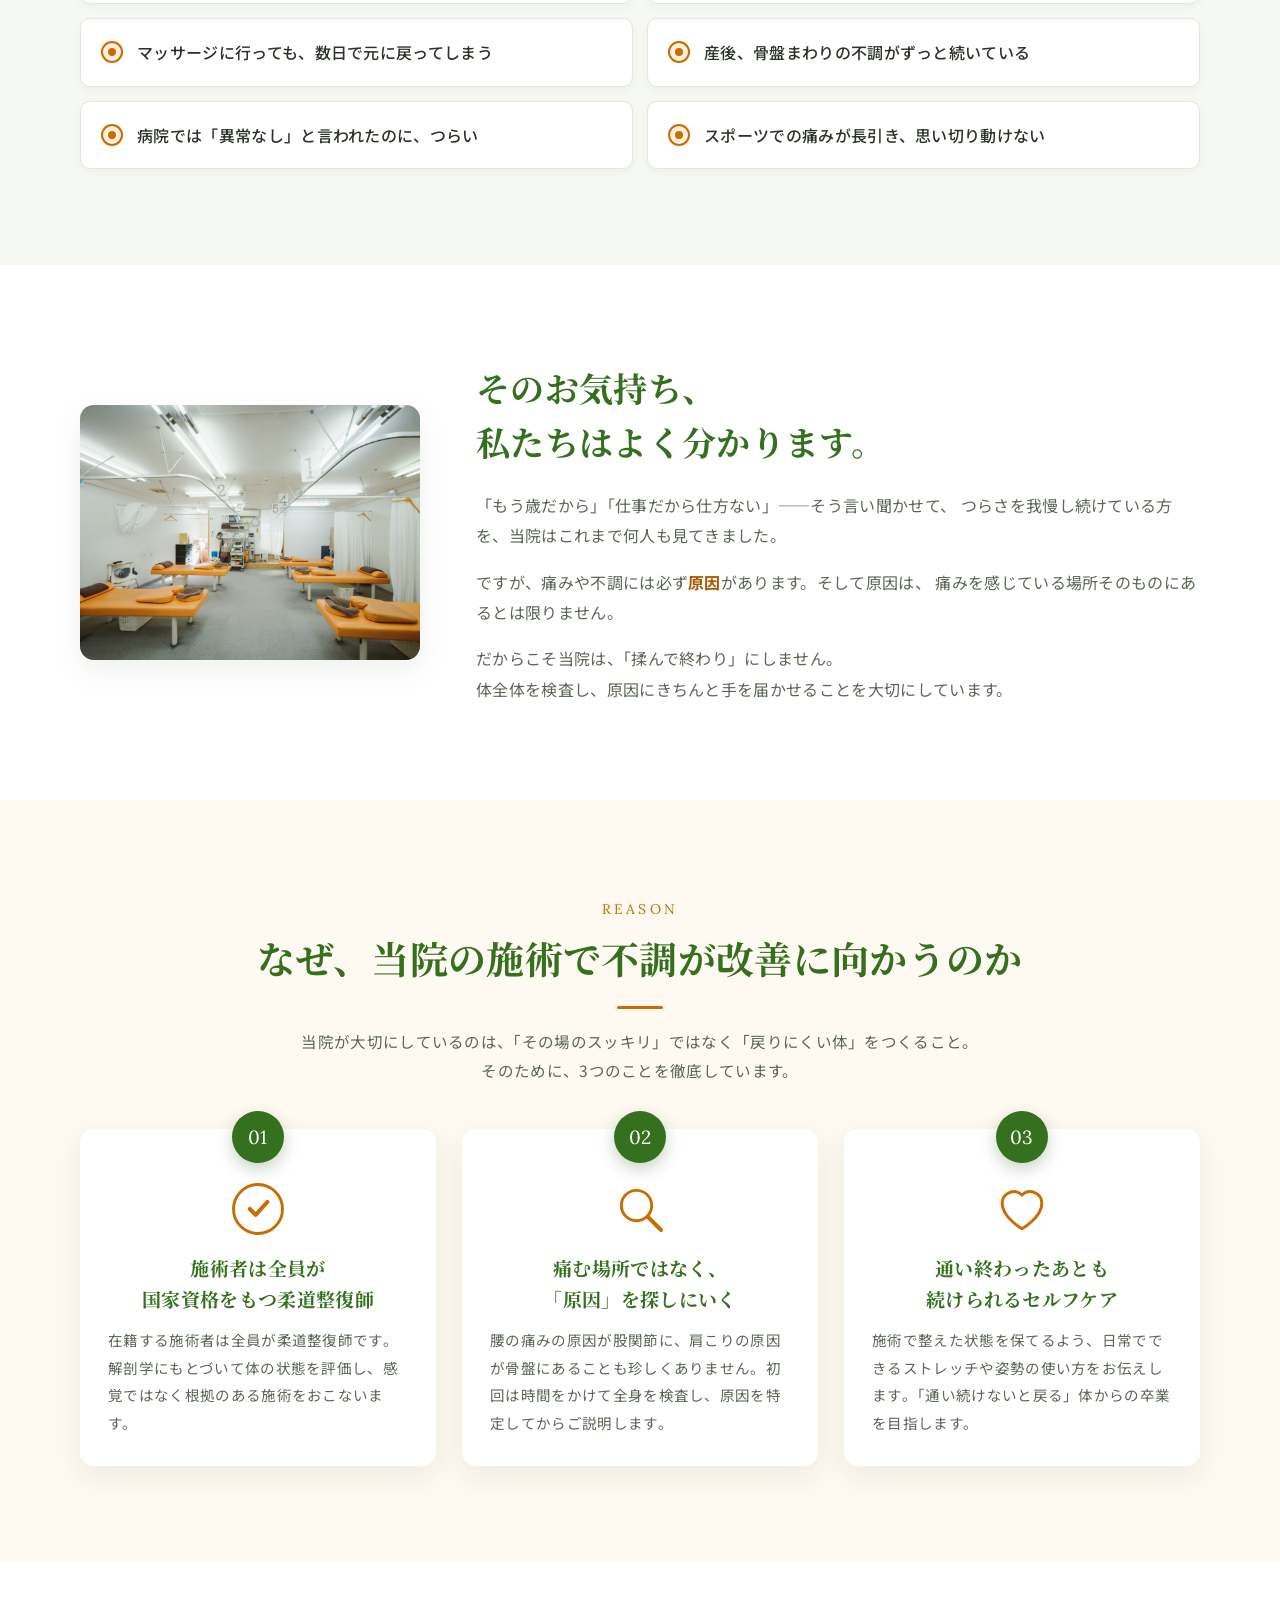
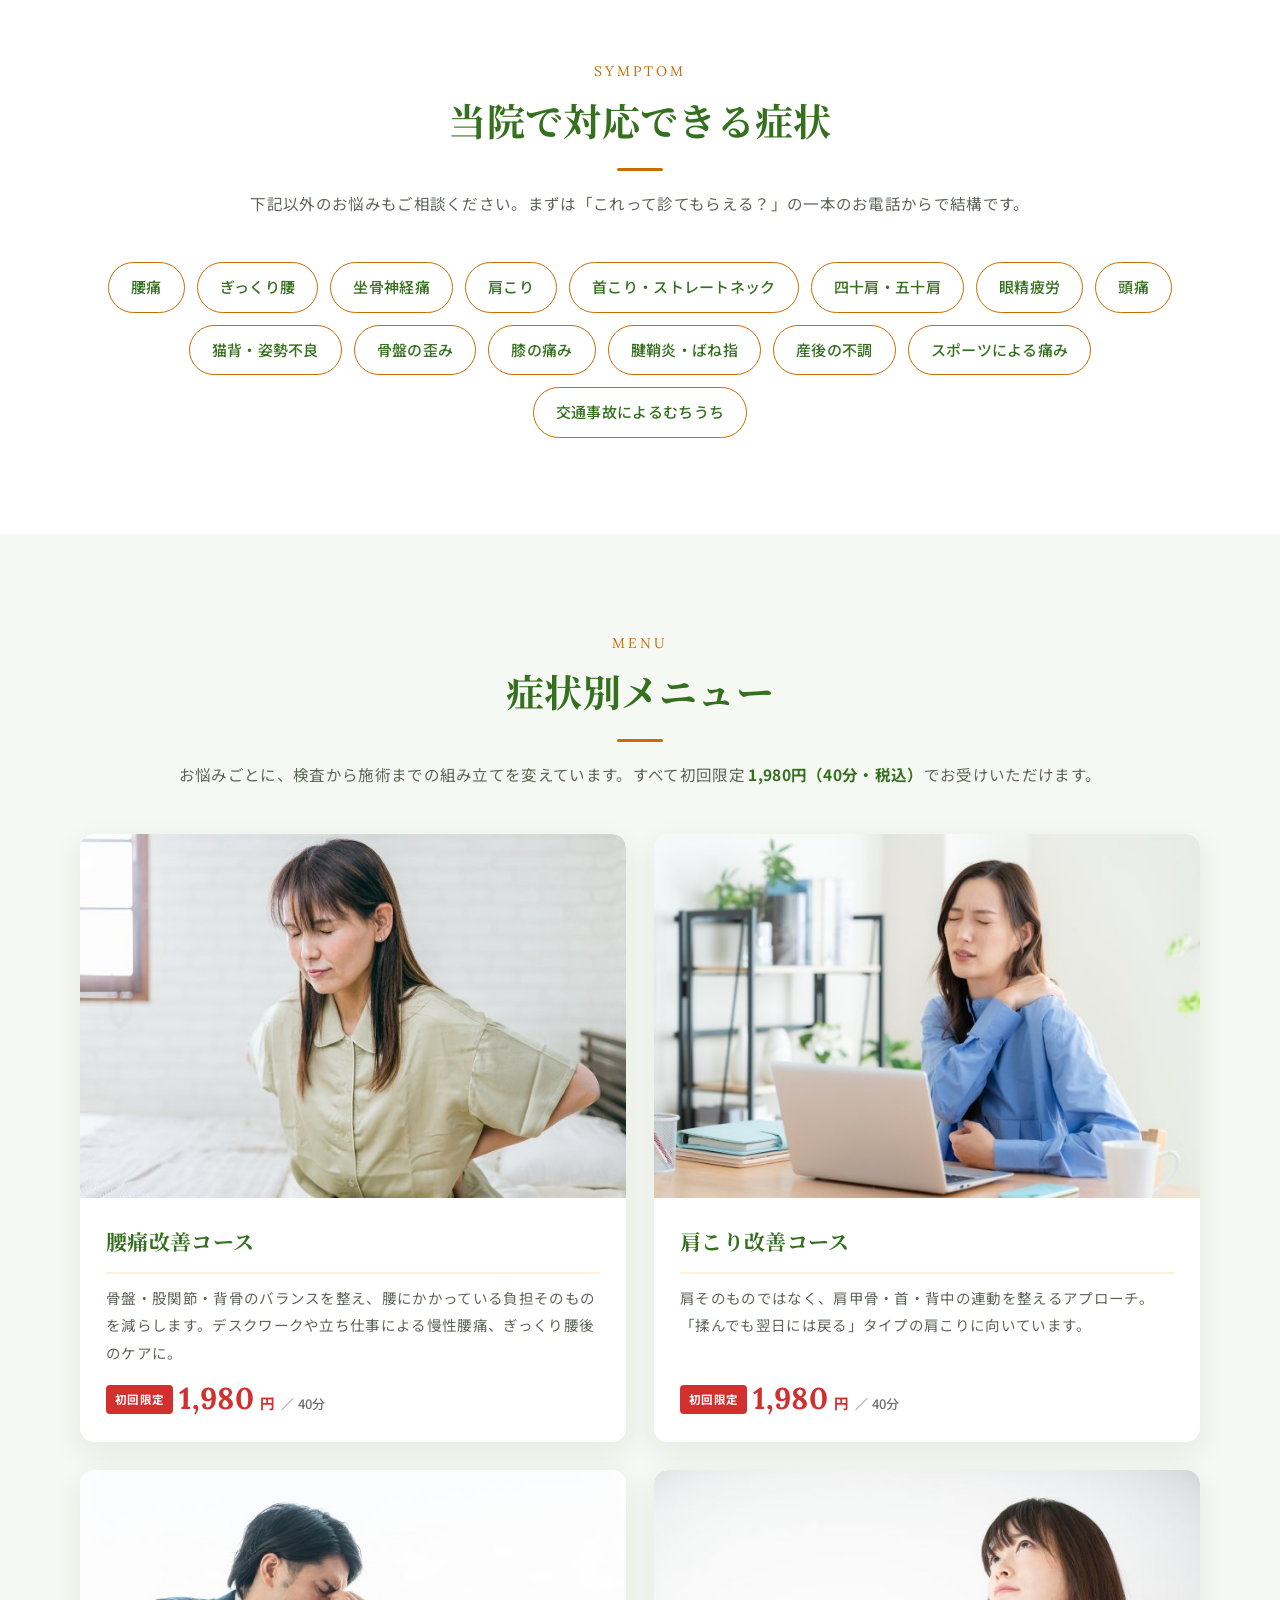
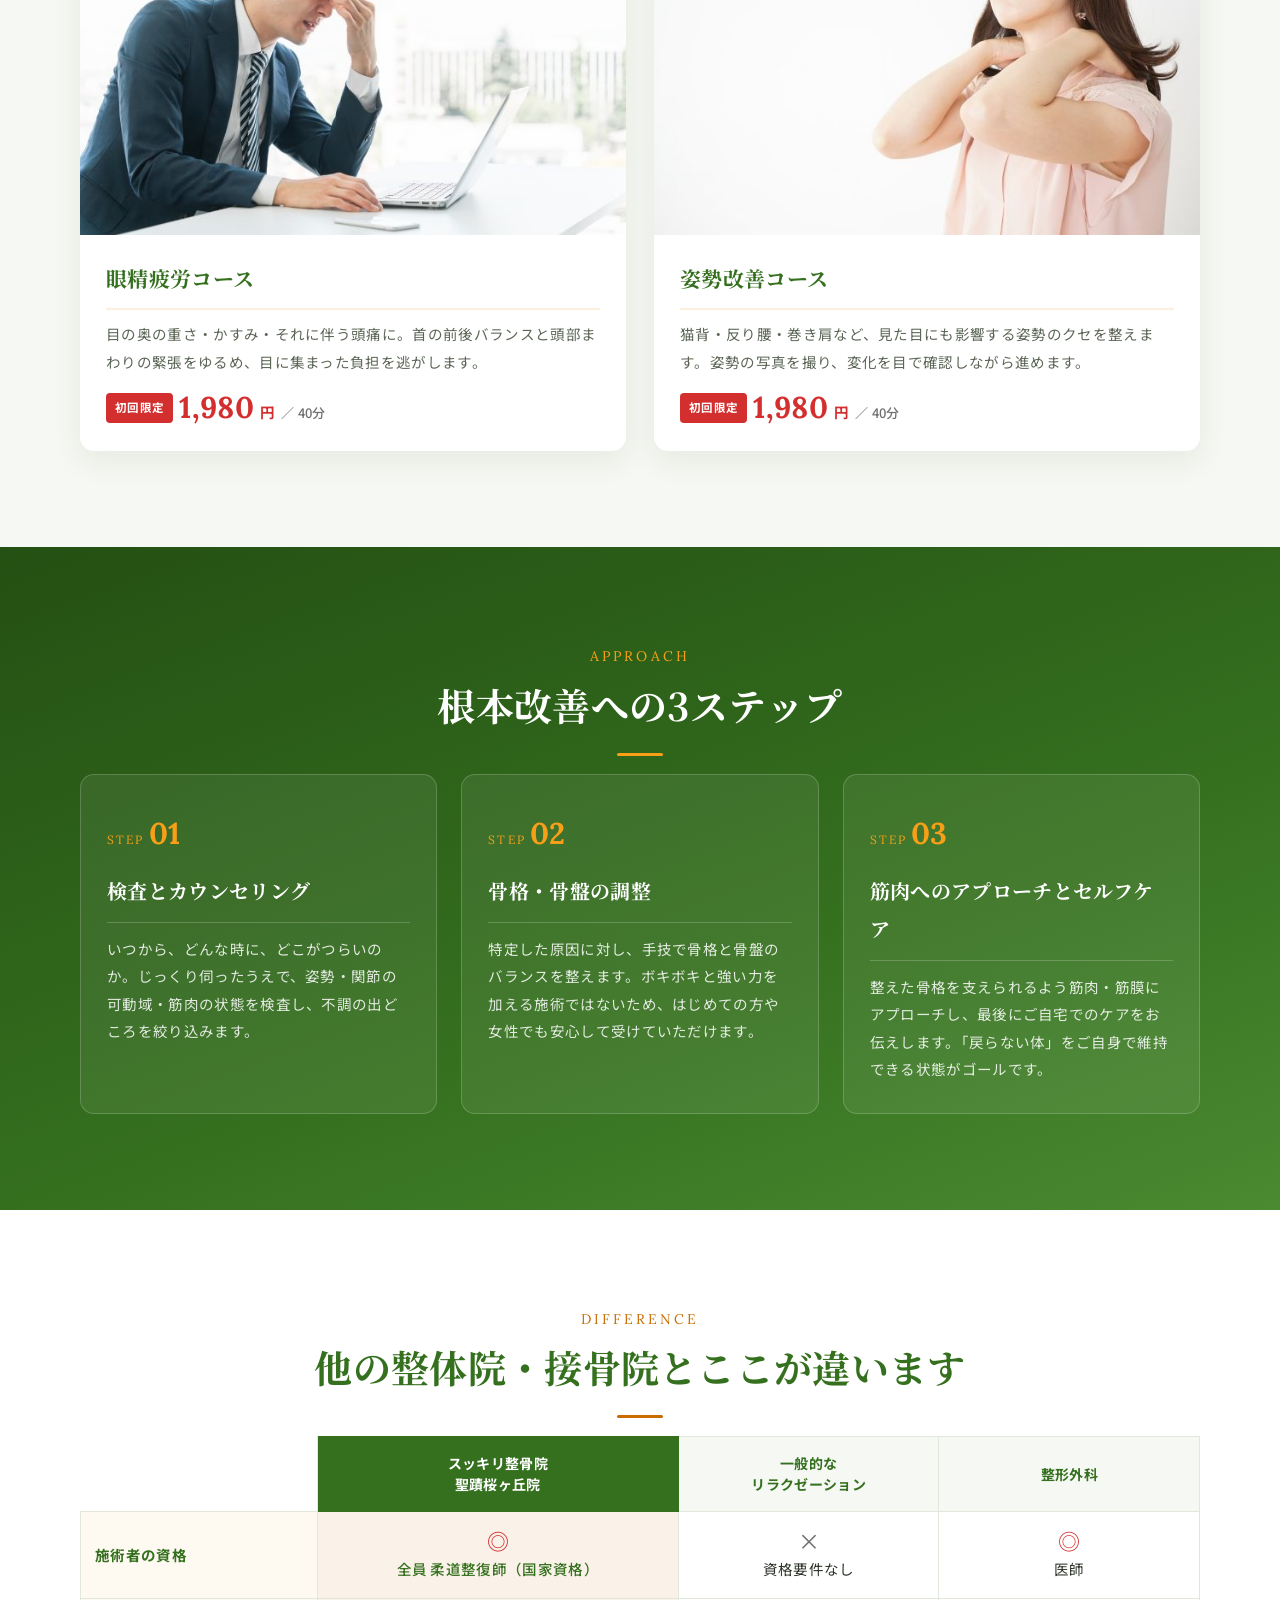
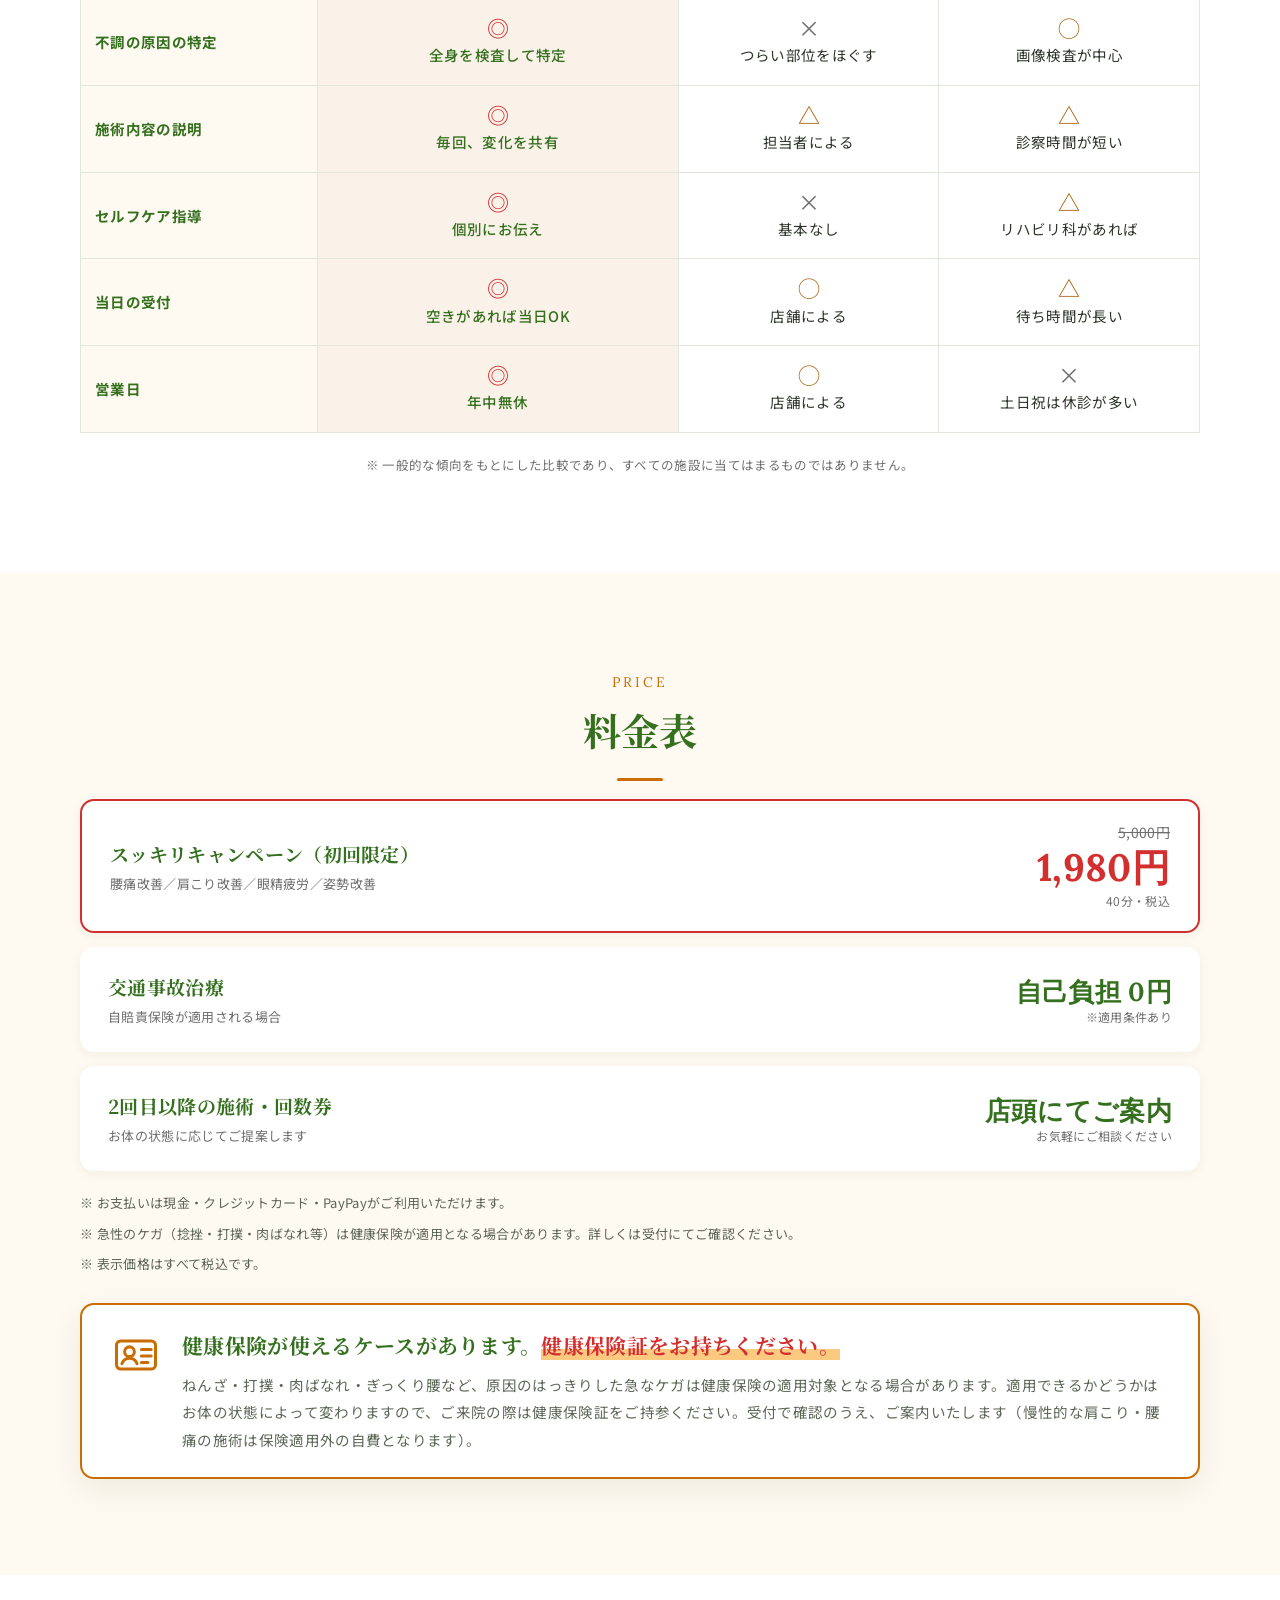
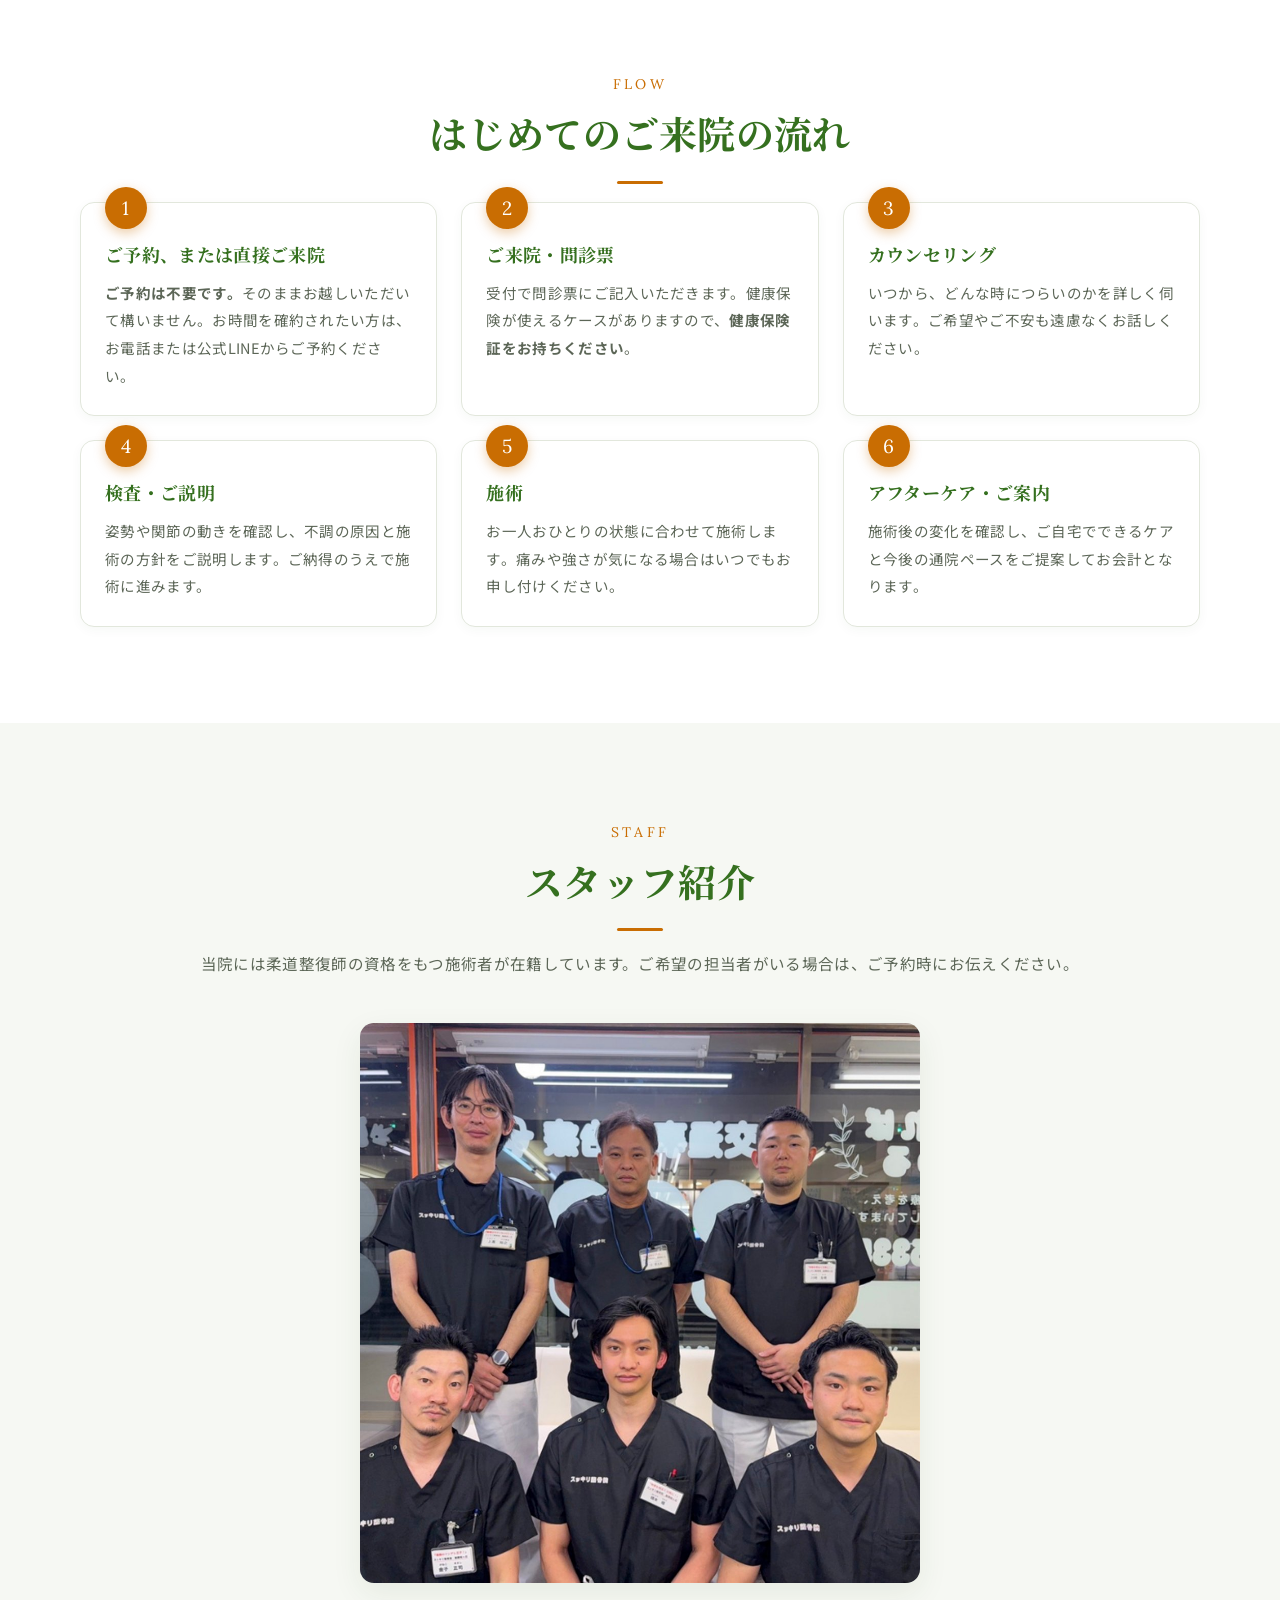
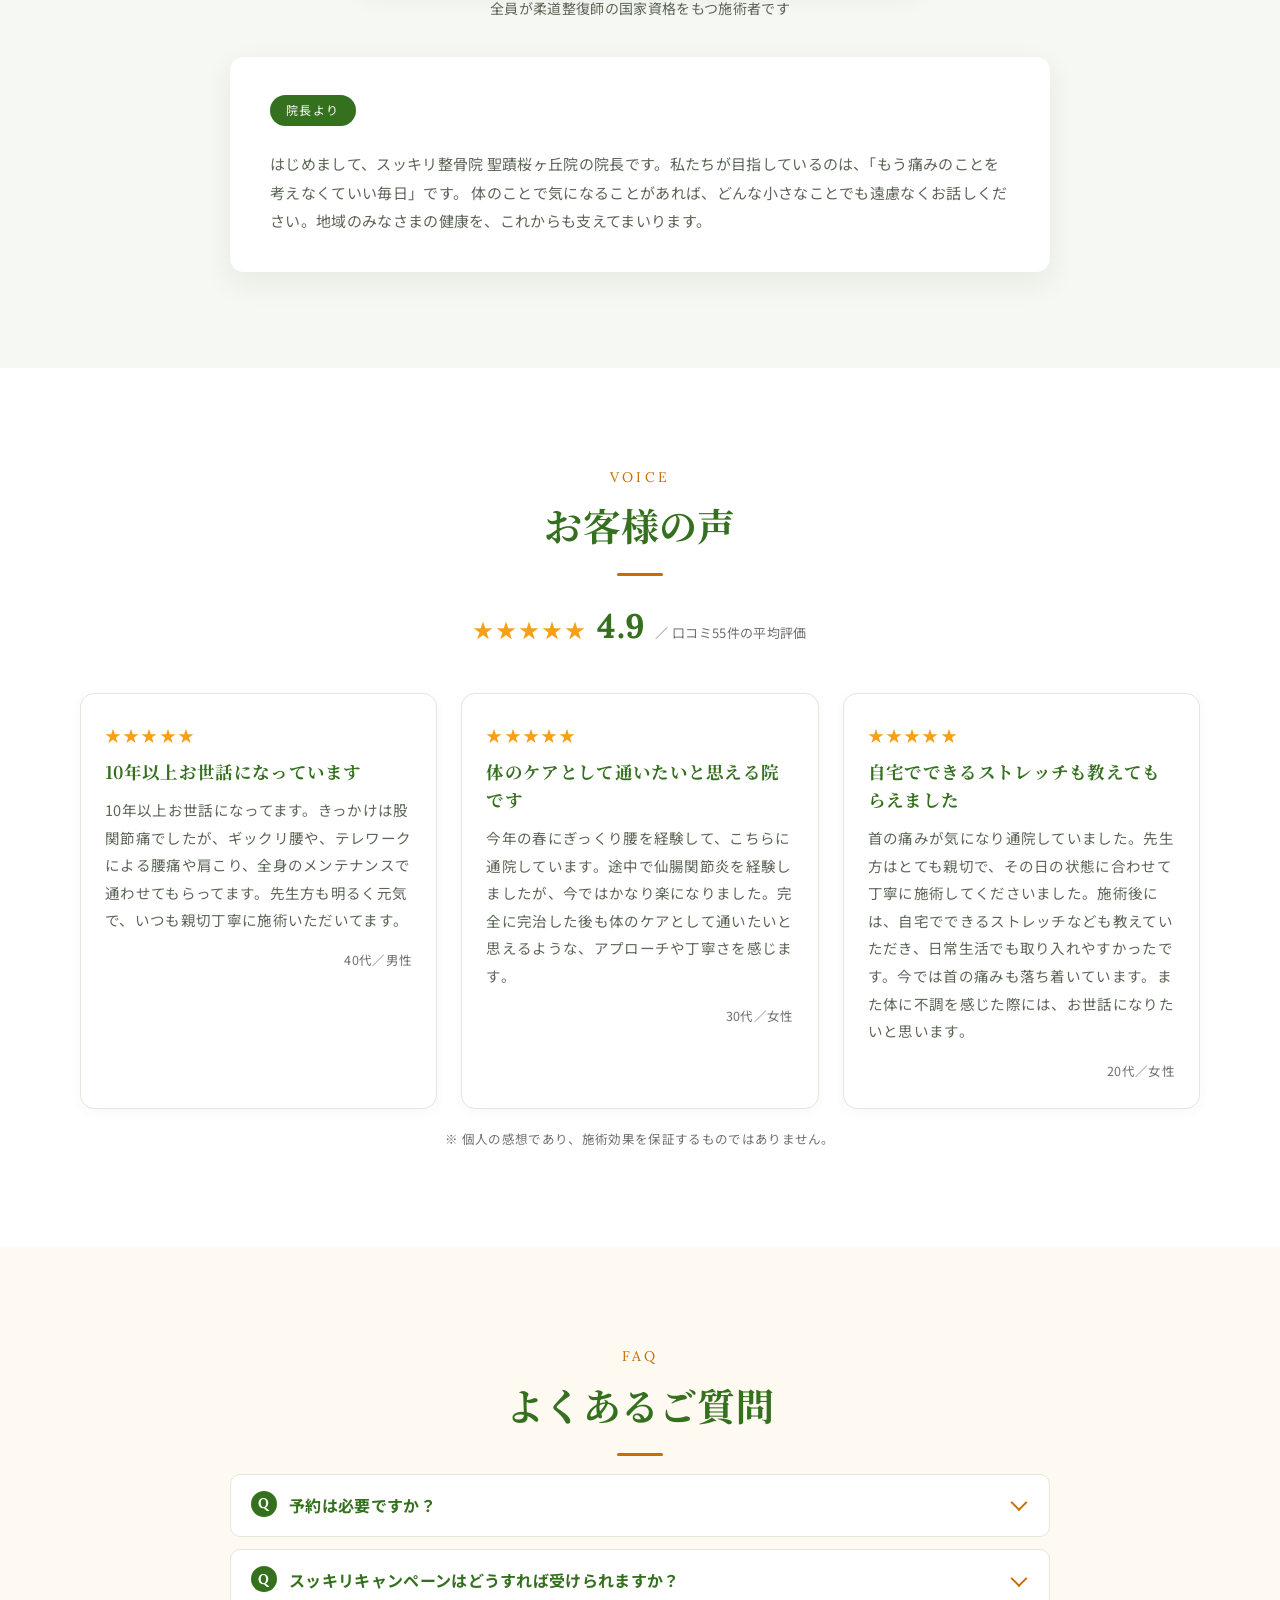
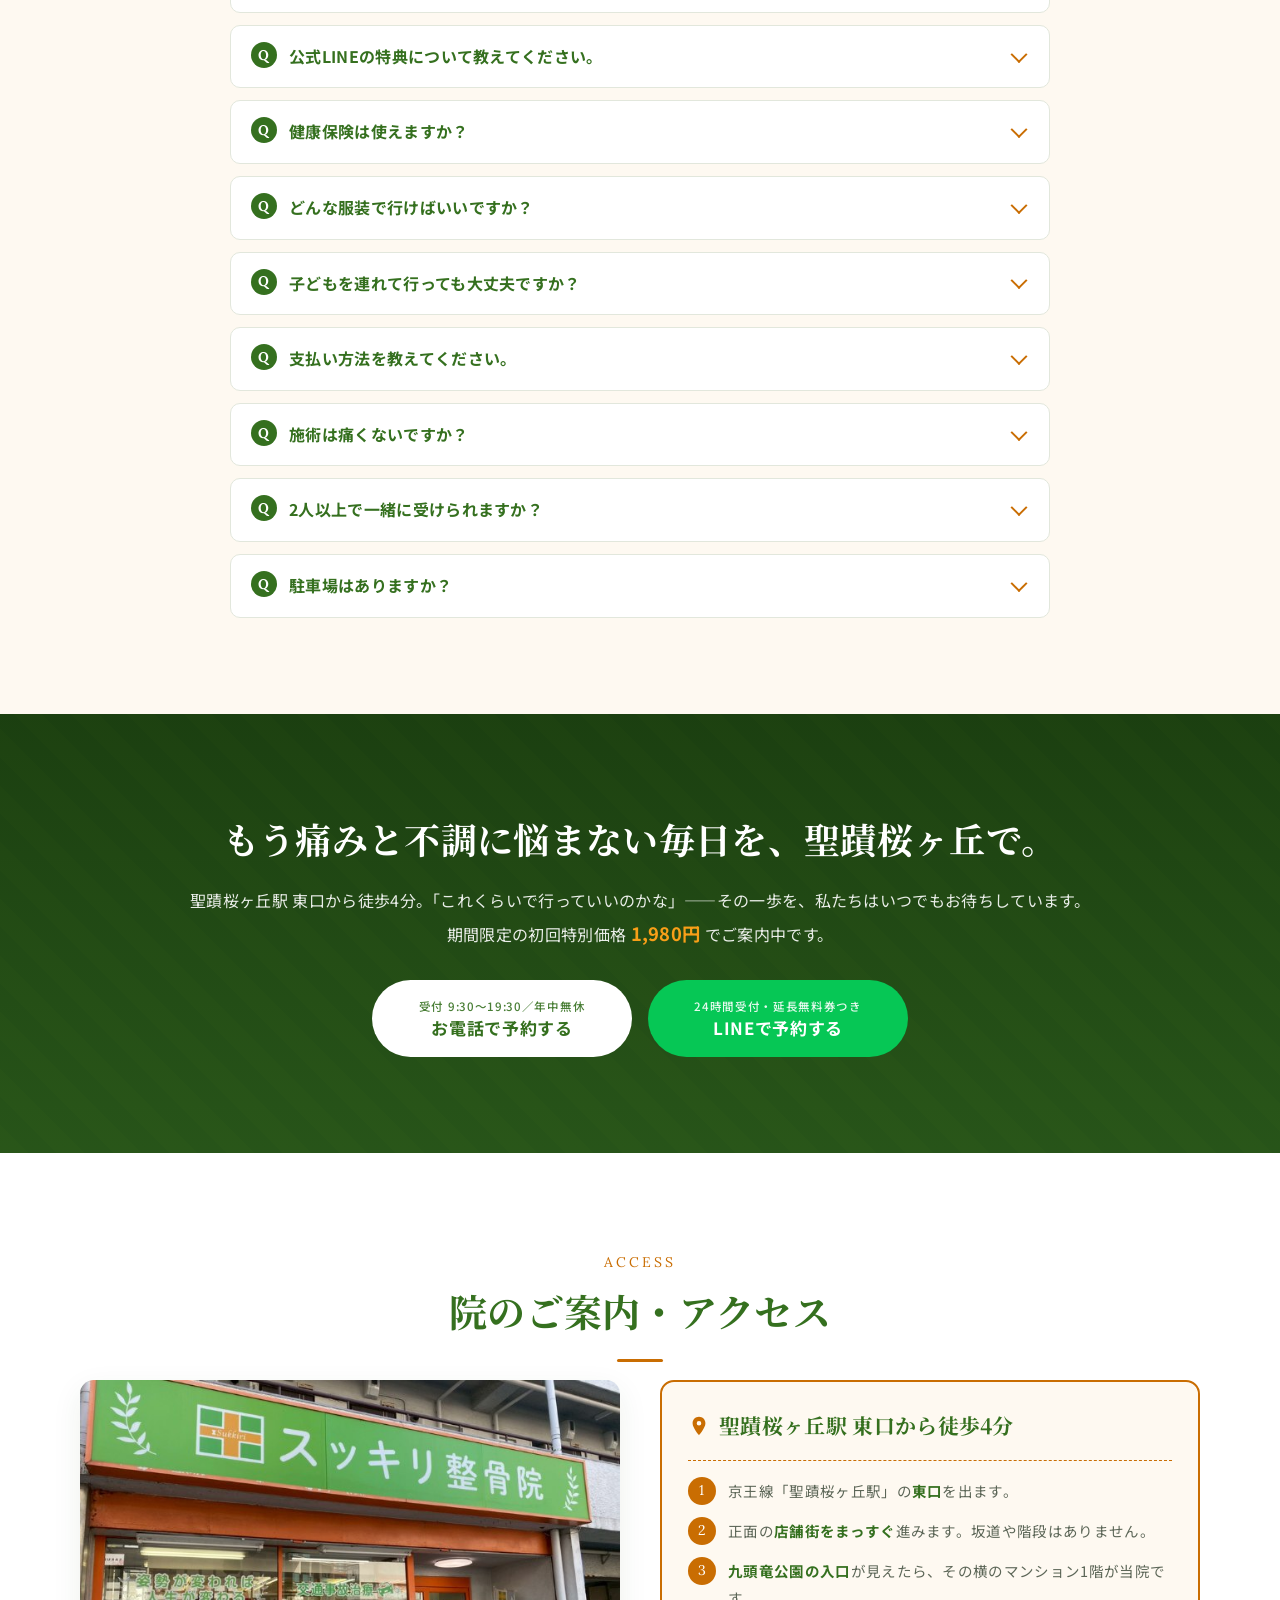
==== commit f0ba07a7: "公式LINEのURLを設定し、電話番号を非表示化して発信先を050へ変更 - LINE: プレースホルダー → https://lin.ee/xh8tpPp（全35箇所） - 電話: 表示していた 0" ====
--- a/index.html
+++ b/index.html
@@ -20,14 +20,14 @@
 <link rel="preconnect" href="https://fonts.googleapis.com">
 <link rel="preconnect" href="https://fonts.gstatic.com" crossorigin>
 <link href="https://fonts.googleapis.com/css2?family=Lora:wght@400;600&family=Noto+Sans+JP:wght@400;500;700;900&family=Noto+Serif+JP:wght@500;700&display=swap" rel="stylesheet">
-<link rel="stylesheet" href="assets/css/style.css?v=202608161723">
+<link rel="stylesheet" href="assets/css/style.css?v=202608161823">
 
 <script type="application/ld+json">
 {
   "@context": "https://schema.org",
   "@type": "MedicalBusiness",
   "name": "スッキリ整骨院 聖蹟桜ヶ丘院",
-  "telephone": "042-337-5335",
+  "telephone": "050-1785-5335",
   "address": {
     "@type": "PostalAddress",
     "postalCode": "206-0011",
@@ -74,17 +74,17 @@
         <li><a href="#access">アクセス</a></li>
       </ul>
       <div class="hd__nav-cta">
-        <a class="btn btn--tel" href="tel:0423375335"><span>042-337-5335</span></a>
-        <a class="btn btn--line" href="https://lin.ee/XXXXXXX" target="_blank" rel="noopener">LINEで予約</a>
+        <a class="btn btn--tel" href="tel:05017855335"><span>お電話で予約</span></a>
+        <a class="btn btn--line" href="https://lin.ee/xh8tpPp" target="_blank" rel="noopener">LINEで予約</a>
       </div>
     </nav>
 
     <div class="hd__side">
-      <a class="hd__tel" href="tel:0423375335">
-        <small>お電話でのご予約</small>
-        <b>042-337-5335</b>
+      <a class="hd__tel" href="tel:05017855335">
+        <small>ご予約・ご相談</small>
+        <b>お電話はこちら</b>
       </a>
-      <a class="btn btn--line hd__btn" href="https://lin.ee/XXXXXXX" target="_blank" rel="noopener">LINEで予約</a>
+      <a class="btn btn--line hd__btn" href="https://lin.ee/xh8tpPp" target="_blank" rel="noopener">LINEで予約</a>
       <button class="hd__burger" id="burger" type="button" aria-label="メニューを開く" aria-expanded="false" aria-controls="nav">
         <span></span><span></span><span></span>
       </button>
@@ -113,8 +113,8 @@
           <li><b>年中無休</b><small>9:30〜19:30 受付</small></li>
         </ul>
         <div class="fv__cta">
-          <a class="btn btn--primary btn--lg" href="tel:0423375335"><small>受付 9:30〜19:30／年中無休</small><b>042-337-5335</b></a>
-          <a class="btn btn--line btn--lg" href="https://lin.ee/XXXXXXX" target="_blank" rel="noopener"><small>24時間受付・延長無料券つき</small><b>LINEで予約する</b></a>
+          <a class="btn btn--primary btn--lg" href="tel:05017855335"><small>受付 9:30〜19:30／年中無休</small><b>お電話で予約する</b></a>
+          <a class="btn btn--line btn--lg" href="https://lin.ee/xh8tpPp" target="_blank" rel="noopener"><small>24時間受付・延長無料券つき</small><b>LINEで予約する</b></a>
         </div>
       </div>
       <div class="fv__visual">
@@ -175,10 +175,10 @@
         </span>
       </div>
       <div class="offer__actions">
-        <a class="btn btn--white btn--lg" href="tel:0423375335">
-          <small>お電話でのご予約</small><b>042-337-5335</b>
+        <a class="btn btn--white btn--lg" href="tel:05017855335">
+          <small>お電話でのご予約</small><b>タップで発信します</b>
         </a>
-        <a class="btn btn--line btn--lg" href="https://lin.ee/XXXXXXX" target="_blank" rel="noopener">
+        <a class="btn btn--line btn--lg" href="https://lin.ee/xh8tpPp" target="_blank" rel="noopener">
           <small>24時間受付・延長無料券つき</small><b>LINEで予約する</b>
         </a>
       </div>
@@ -202,7 +202,7 @@
           <h3>お電話でご予約</h3>
           <p>ご予約のお電話の際に、ひとことお伝えください。ご不明な点もそのままご相談いただけます。</p>
           <p class="howto__say"><small>お伝えいただく言葉</small>「スッキリキャンペーンを見ました」</p>
-          <p class="howto__btn"><a class="btn btn--primary" href="tel:0423375335">042-337-5335</a></p>
+          <p class="howto__btn"><a class="btn btn--primary" href="tel:05017855335">お電話をかける</a></p>
         </article>
         <article class="howto__card howto__card--line" data-reveal>
           <span class="howto__num">方法 2・公式LINE</span>
@@ -210,7 +210,7 @@
           <h3>公式LINEでご予約</h3>
           <p>友だち追加のうえ、メッセージにひとこと添えてお送りください。<b>延長無料券もこちらから</b>お渡しします。</p>
           <p class="howto__say"><small>お送りいただくメッセージ</small>「スッキリキャンペーン希望です」</p>
-          <p class="howto__btn"><a class="btn btn--line" href="https://lin.ee/XXXXXXX" target="_blank" rel="noopener">公式LINEを友だち追加</a></p>
+          <p class="howto__btn"><a class="btn btn--line" href="https://lin.ee/xh8tpPp" target="_blank" rel="noopener">公式LINEを友だち追加</a></p>
         </article>
         <article class="howto__card howto__card--walk" data-reveal>
           <span class="howto__num">方法 3・ご来院</span>
@@ -242,7 +242,7 @@
         <li data-reveal><span>3</span><p>ご来院時に<b>画面をご提示</b></p></li>
       </ol>
 
-      <p class="gift__cta"><a class="btn btn--lg" href="https://lin.ee/XXXXXXX" target="_blank" rel="noopener">公式LINEを友だち追加する</a></p>
+      <p class="gift__cta"><a class="btn btn--lg" href="https://lin.ee/xh8tpPp" target="_blank" rel="noopener">公式LINEを友だち追加する</a></p>
       <p class="gift__note">※ ご登録は無料です。ご予約の変更・キャンセルもLINEからご連絡いただけます。</p>
     </div>
   </section>
@@ -606,7 +606,7 @@
       <div class="faq__list">
         <details class="faq__item">
           <summary>予約は必要ですか？</summary>
-          <div class="faq__ans"><p><b>ご予約は不要です。</b>思い立ったときに、そのままお越しいただけます。年中無休で9:30〜19:30まで受け付けております。<br>ただし、混雑状況によってはお待ちいただく場合があります。「この時間にどうしても」という方は、お電話（042-337-5335）または公式LINEからご予約いただくと確実です。</p></div>
+          <div class="faq__ans"><p><b>ご予約は不要です。</b>思い立ったときに、そのままお越しいただけます。年中無休で9:30〜19:30まで受け付けております。<br>ただし、混雑状況によってはお待ちいただく場合があります。「この時間にどうしても」という方は、お電話または公式LINEからご予約いただくと確実です。</p></div>
         </details>
         <details class="faq__item">
           <summary>スッキリキャンペーンはどうすれば受けられますか？</summary>
@@ -657,8 +657,8 @@
         期間限定の初回特別価格 <b>1,980円</b> でご案内中です。
       </p>
       <div class="last-cta__actions">
-        <a class="btn btn--white btn--lg" href="tel:0423375335"><small>受付 9:30〜19:30／年中無休</small><b>042-337-5335</b></a>
-        <a class="btn btn--line btn--lg" href="https://lin.ee/XXXXXXX" target="_blank" rel="noopener"><small>24時間受付・延長無料券つき</small><b>LINEで予約する</b></a>
+        <a class="btn btn--white btn--lg" href="tel:05017855335"><small>受付 9:30〜19:30／年中無休</small><b>お電話で予約する</b></a>
+        <a class="btn btn--line btn--lg" href="https://lin.ee/xh8tpPp" target="_blank" rel="noopener"><small>24時間受付・延長無料券つき</small><b>LINEで予約する</b></a>
       </div>
     </div>
   </section>
@@ -684,13 +684,13 @@
               <li><span>2</span><p>正面の<b>店舗街をまっすぐ</b>進みます。坂道や階段はありません。</p></li>
               <li><span>3</span><p><b>九頭竜公園の入口</b>が見えたら、その横のマンション1階が当院です。</p></li>
             </ol>
-            <p class="route__note">緑の看板とオレンジ色の入口が目印です。道に迷われたら <a href="tel:0423375335">042-337-5335</a> までお電話ください。その場でご案内します。</p>
+            <p class="route__note">緑の看板とオレンジ色の入口が目印です。道に迷われたら <a href="tel:05017855335">こちらからお電話</a> ください。その場でご案内します。</p>
           </div>
           <table class="access__table">
             <tbody>
               <tr><th scope="row">院名</th><td>スッキリ整骨院 聖蹟桜ヶ丘院</td></tr>
               <tr><th scope="row">住所</th><td>〒206-0011<br>東京都多摩市関戸4-6-5<br>ヴェルドミール聖蹟桜ヶ丘 1F</td></tr>
-              <tr><th scope="row">電話番号</th><td><a href="tel:0423375335">042-337-5335</a></td></tr>
+              <tr><th scope="row">電話番号</th><td><a href="tel:05017855335">お電話はこちら（タップで発信）</a></td></tr>
               <tr><th scope="row">アクセス</th><td>京王線「聖蹟桜ヶ丘駅」東口より徒歩4分<br>駅から店舗街をまっすぐ進み、九頭竜公園入口横のマンション1階</td></tr>
               <tr><th scope="row">受付時間</th><td>平日 9:30〜19:30<br>土日祝 9:30〜18:00<br><small>※ 13:00〜15:00 は昼休憩</small></td></tr>
               <tr><th scope="row">定休日</th><td>年中無休</td></tr>
@@ -702,7 +702,7 @@
             </tbody>
           </table>
           <div class="access__actions">
-            <a class="btn btn--primary btn--lg" href="tel:0423375335">042-337-5335 に電話する</a>
+            <a class="btn btn--primary btn--lg" href="tel:05017855335">お電話をかける</a>
             <a class="btn btn--outline btn--lg" href="https://maps.google.com/?q=東京都多摩市関戸4-6-5" target="_blank" rel="noopener">Googleマップで開く</a>
           </div>
         </div>
@@ -720,7 +720,7 @@
       <p class="ft__addr">
         〒206-0011 東京都多摩市関戸4-6-5 ヴェルドミール聖蹟桜ヶ丘 1F<br>
         京王線「聖蹟桜ヶ丘駅」東口より徒歩4分<br>
-        TEL <a href="tel:0423375335">042-337-5335</a>／年中無休
+        TEL <a href="tel:05017855335">お電話はこちら</a>／年中無休
       </p>
     </div>
     <nav class="ft__nav">
@@ -745,8 +745,8 @@
       <div>
         <h3>ご予約・アクセス</h3>
         <ul>
-          <li><a href="tel:0423375335">お電話でのご予約</a></li>
-          <li><a href="https://lin.ee/XXXXXXX" target="_blank" rel="noopener">LINEでのご予約</a></li>
+          <li><a href="tel:05017855335">お電話でのご予約</a></li>
+          <li><a href="https://lin.ee/xh8tpPp" target="_blank" rel="noopener">LINEでのご予約</a></li>
           <li><a href="#access">アクセス・院情報</a></li>
         </ul>
       </div>
@@ -757,16 +757,16 @@
 
 <!-- ============ 追従CTA ============ -->
 <div class="follow" id="follow" aria-hidden="true">
-  <a class="follow__btn follow__btn--tel" href="tel:0423375335">
+  <a class="follow__btn follow__btn--tel" href="tel:05017855335">
     <span class="follow__ico" aria-hidden="true"><svg viewBox="0 0 24 24"><path d="M6.6 10.8a15 15 0 006.6 6.6l2.2-2.2a1 1 0 011-.25 11.4 11.4 0 003.6.58 1 1 0 011 1V20a1 1 0 01-1 1A17 17 0 013 4a1 1 0 011-1h3.5a1 1 0 011 1c0 1.25.2 2.46.57 3.6a1 1 0 01-.25 1z" fill="currentColor"/></svg></span>
     電話する
   </a>
-  <a class="follow__btn follow__btn--line" href="https://lin.ee/XXXXXXX" target="_blank" rel="noopener">
+  <a class="follow__btn follow__btn--line" href="https://lin.ee/xh8tpPp" target="_blank" rel="noopener">
     <span class="follow__ico" aria-hidden="true"><svg viewBox="0 0 24 24"><path d="M12 3C6.9 3 2.8 6.3 2.8 10.4c0 3.7 3.3 6.8 7.7 7.4.3.07.7.2.8.5.1.26.07.66.03.92l-.13.78c-.04.23-.18.9.8.5s5.3-3.1 7.2-5.3c1.3-1.5 1.9-3 1.9-4.8C21.2 6.3 17.1 3 12 3z" fill="currentColor"/></svg></span>
     LINE予約
   </a>
 </div>
 
-<script src="assets/js/main.js?v=202608161723" defer></script>
+<script src="assets/js/main.js?v=202608161823" defer></script>
 </body>
 </html>
--- a/assets/css/style.css
+++ b/assets/css/style.css
@@ -1306,6 +1306,33 @@
 .access__actions .btn { flex: 1 1 220px; min-width: 0; }
 @media (max-width: 899px) { .access__wrap { grid-template-columns: 1fr; gap: 28px; } }
 
+/* スマホでは2カラムだと見出し列に押されて値が細切れに折り返すため、縦積みにする */
+@media (max-width: 639px) {
+  .access__table tr {
+    display: block;
+    border-bottom: 1px solid var(--border);
+  }
+  .access__table tr:last-child { border-bottom: 0; }
+  .access__table th,
+  .access__table td {
+    display: block;
+    width: auto;
+    border-bottom: 0;
+    white-space: normal;
+  }
+  .access__table th {
+    background: var(--cyan-ll);
+    border-radius: 6px;
+    padding: 6px 12px;
+    margin: 14px 0 8px;
+    font-size: 13px;
+    letter-spacing: .06em;
+    width: fit-content;
+  }
+  .access__table td { padding: 0 2px 14px; }
+  .access__actions .btn { flex: 1 1 100%; }
+}
+
 /* ==========================================================================
    FOOTER
    ========================================================================== */
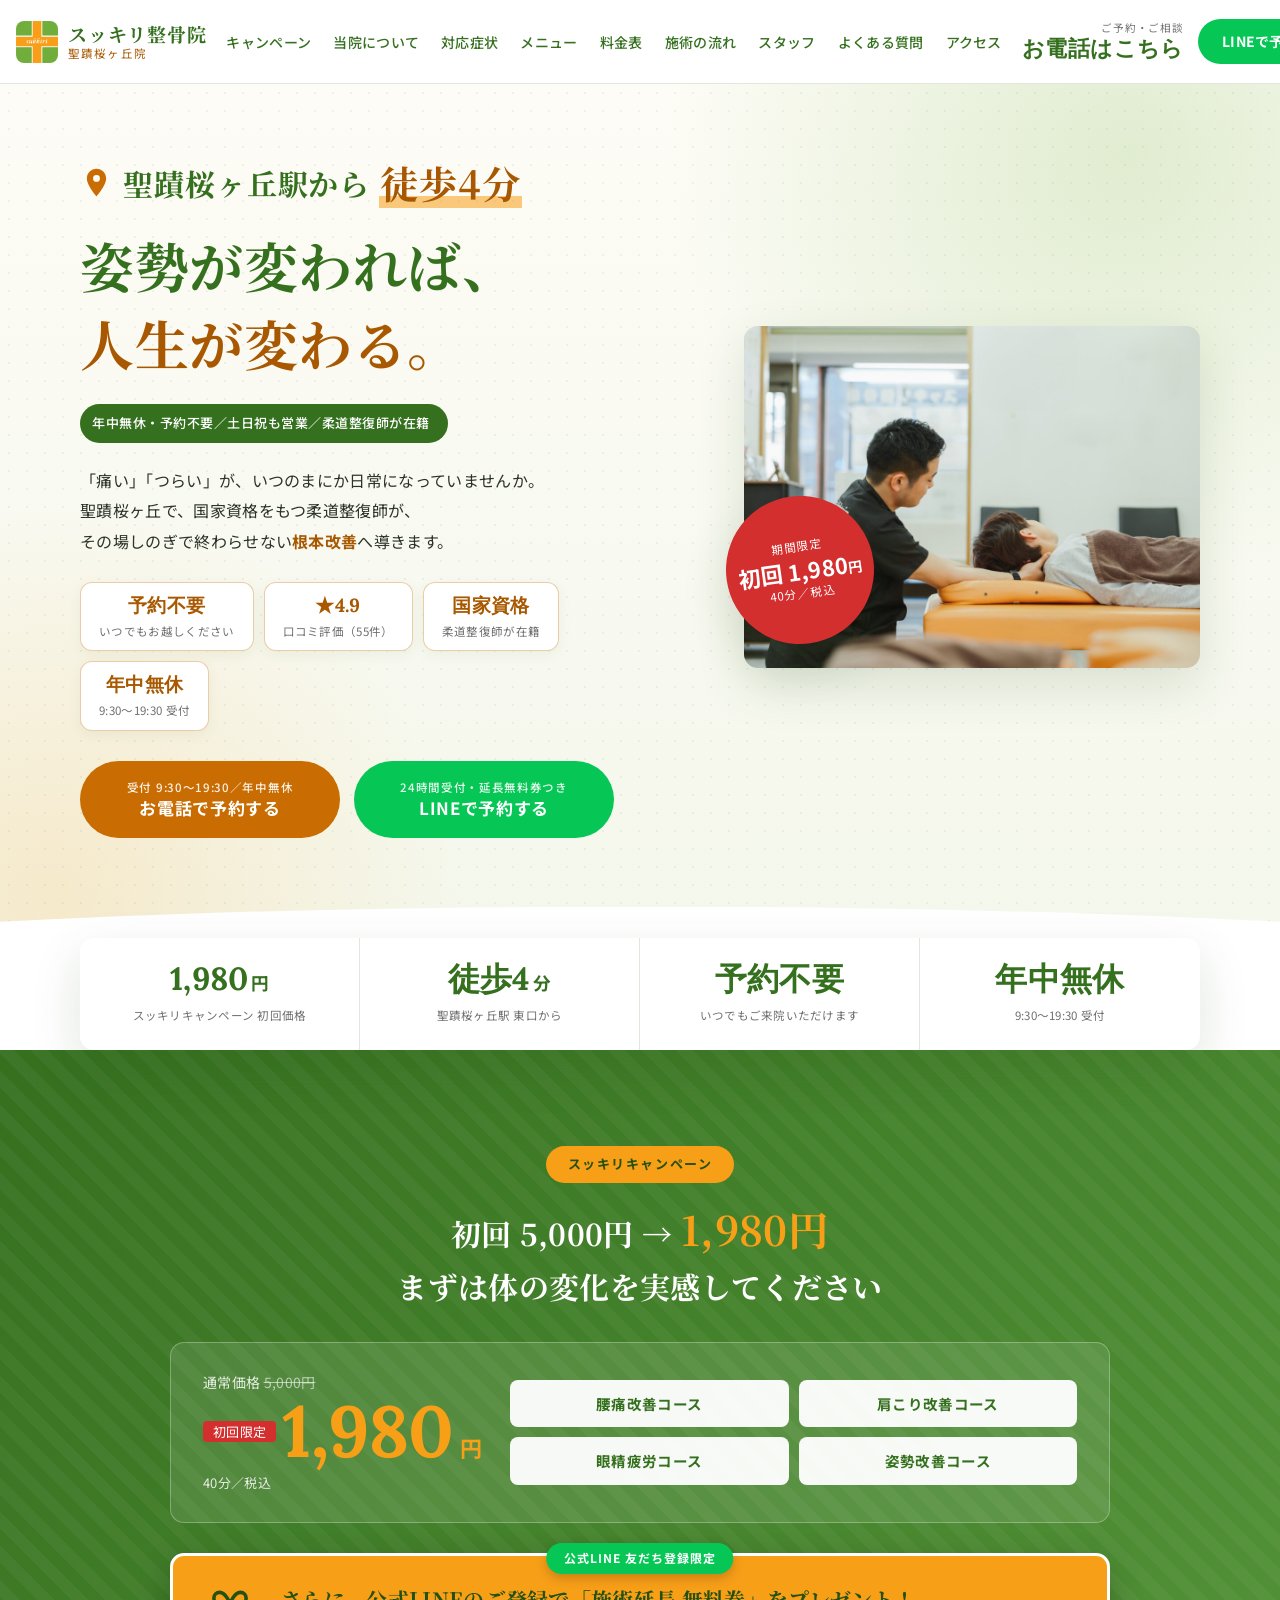
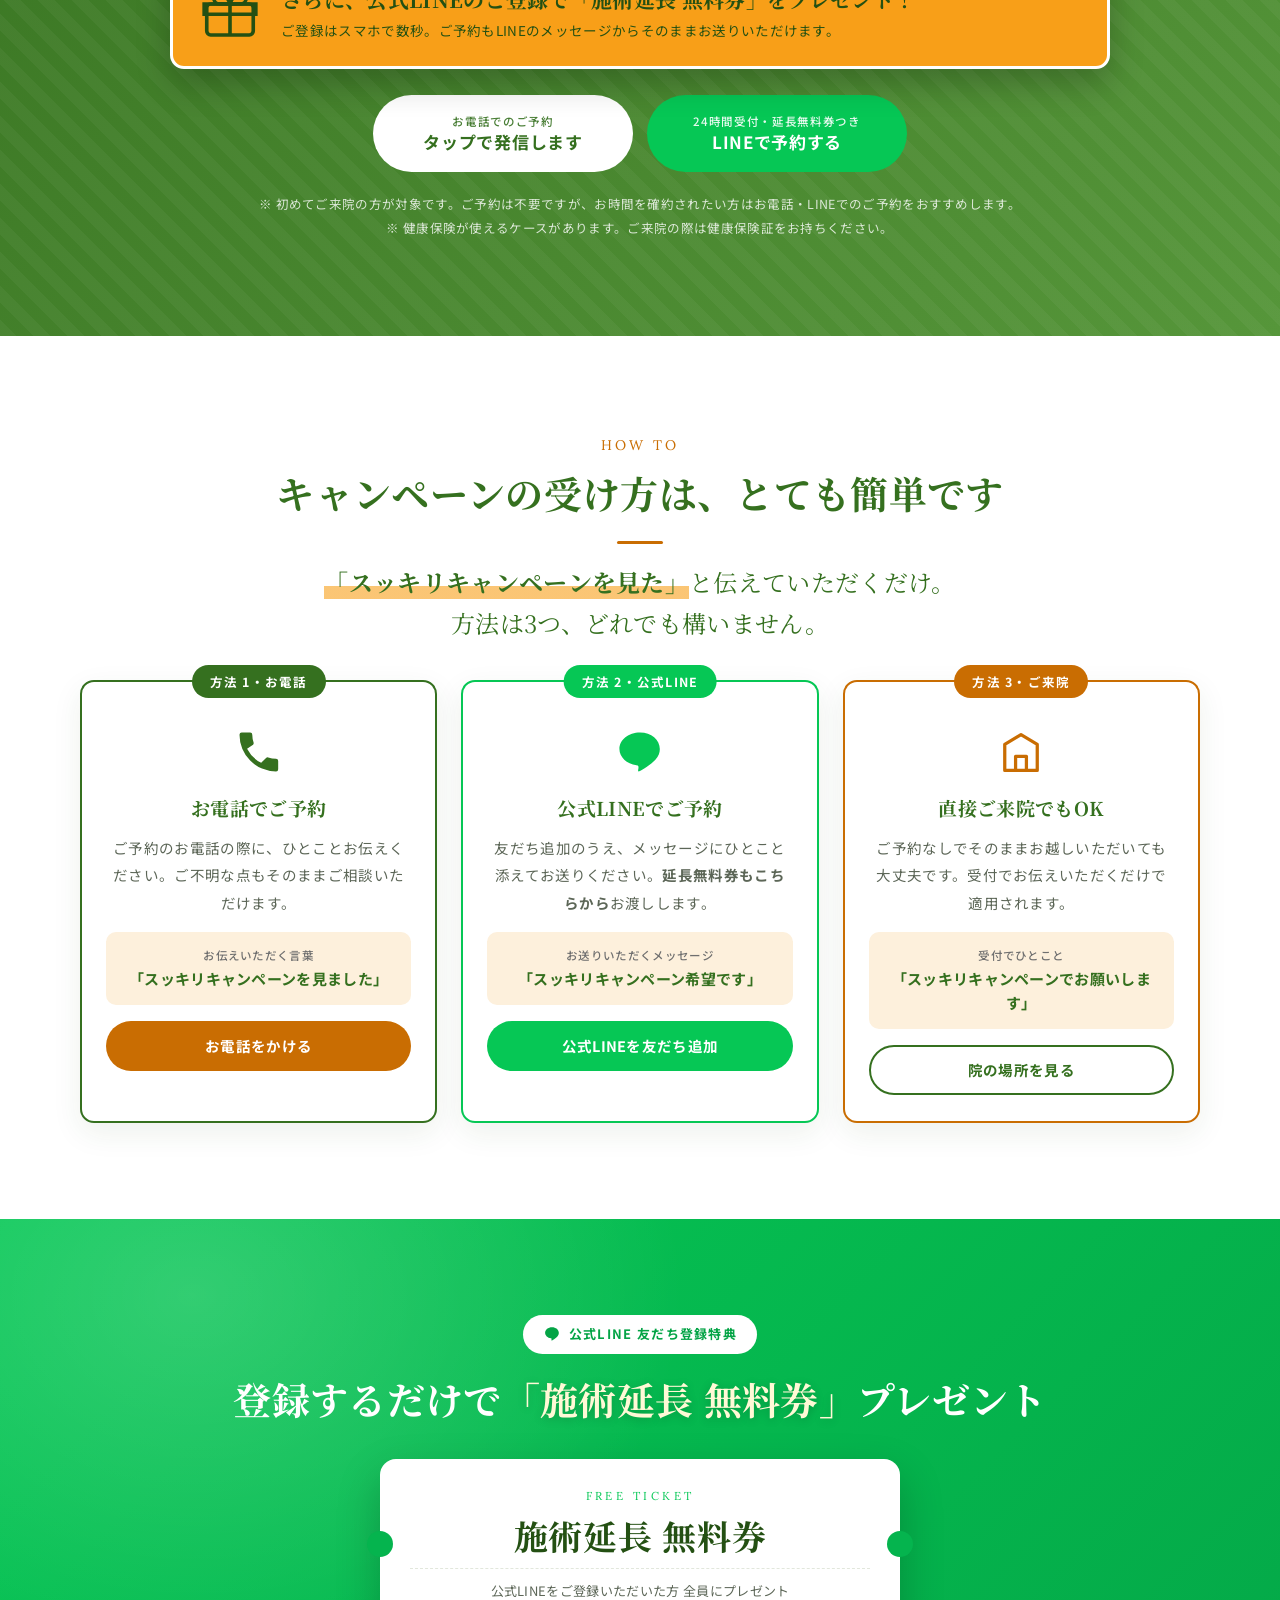
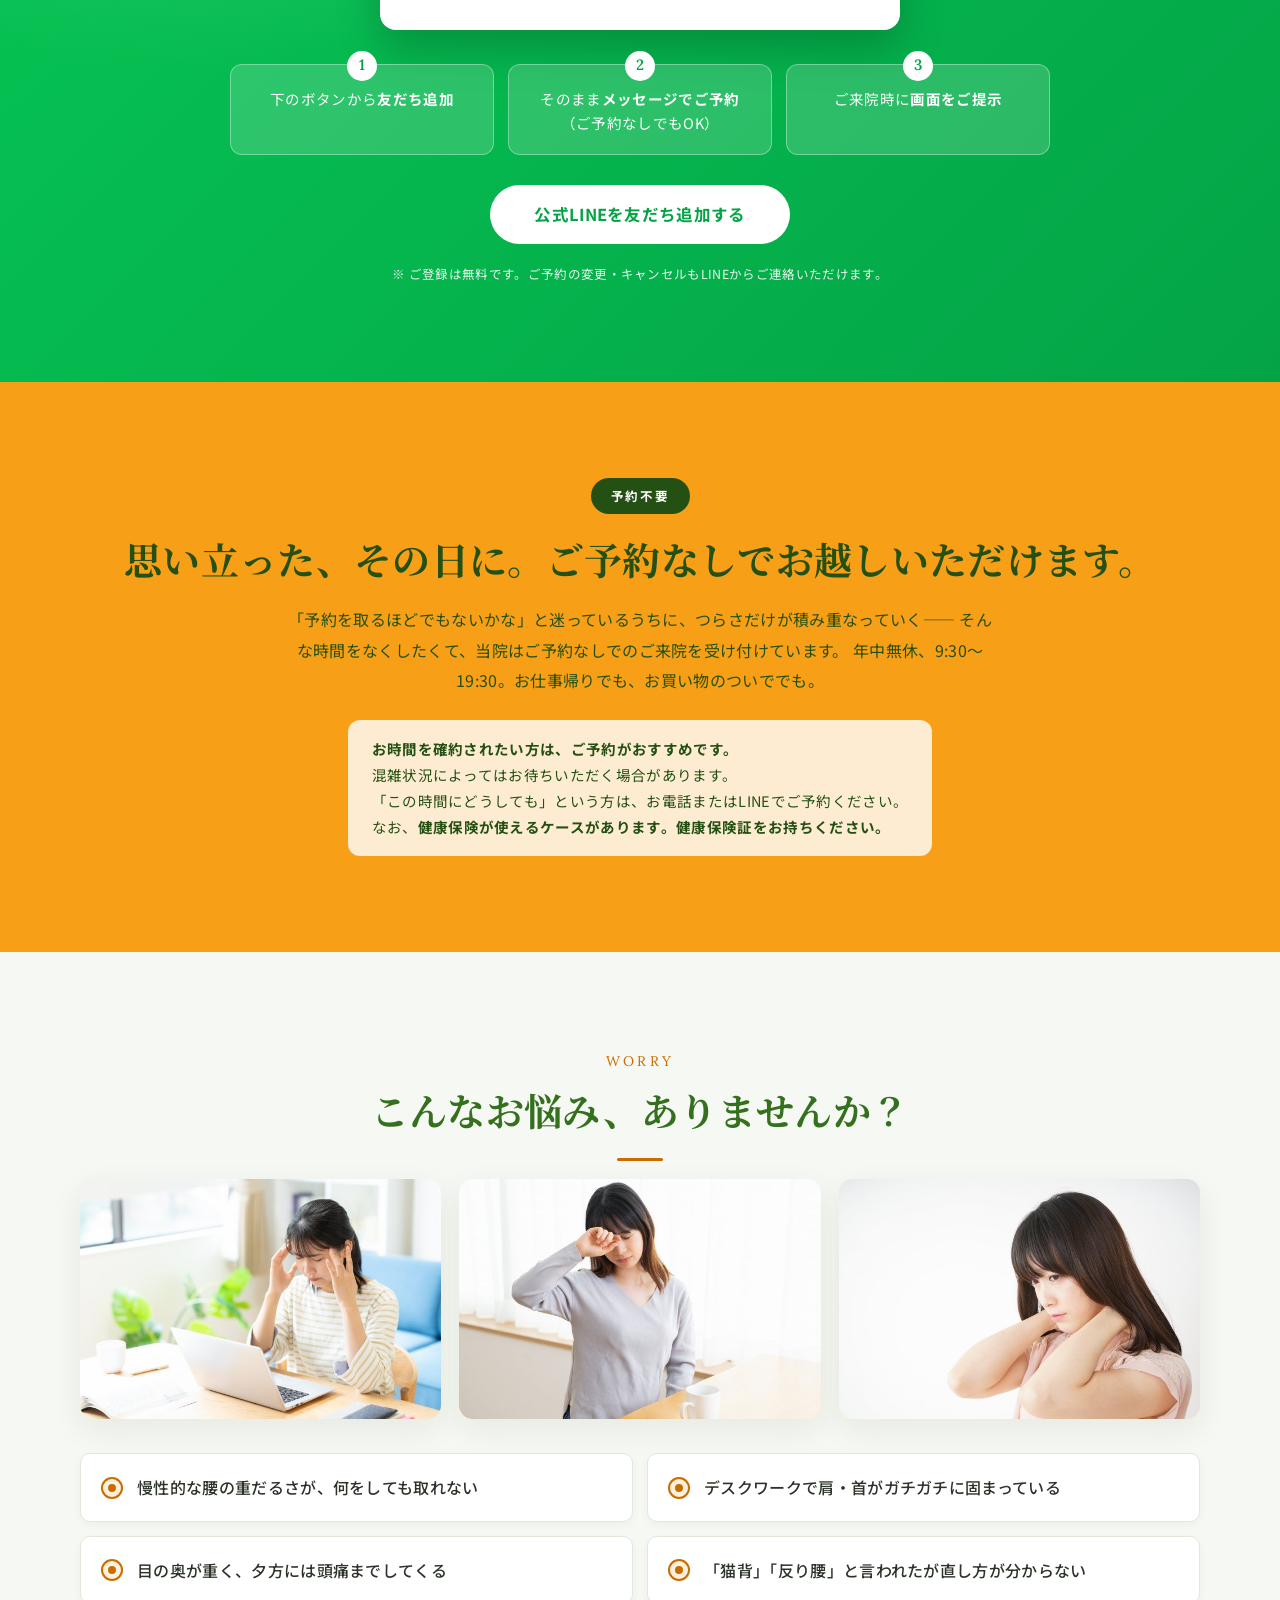
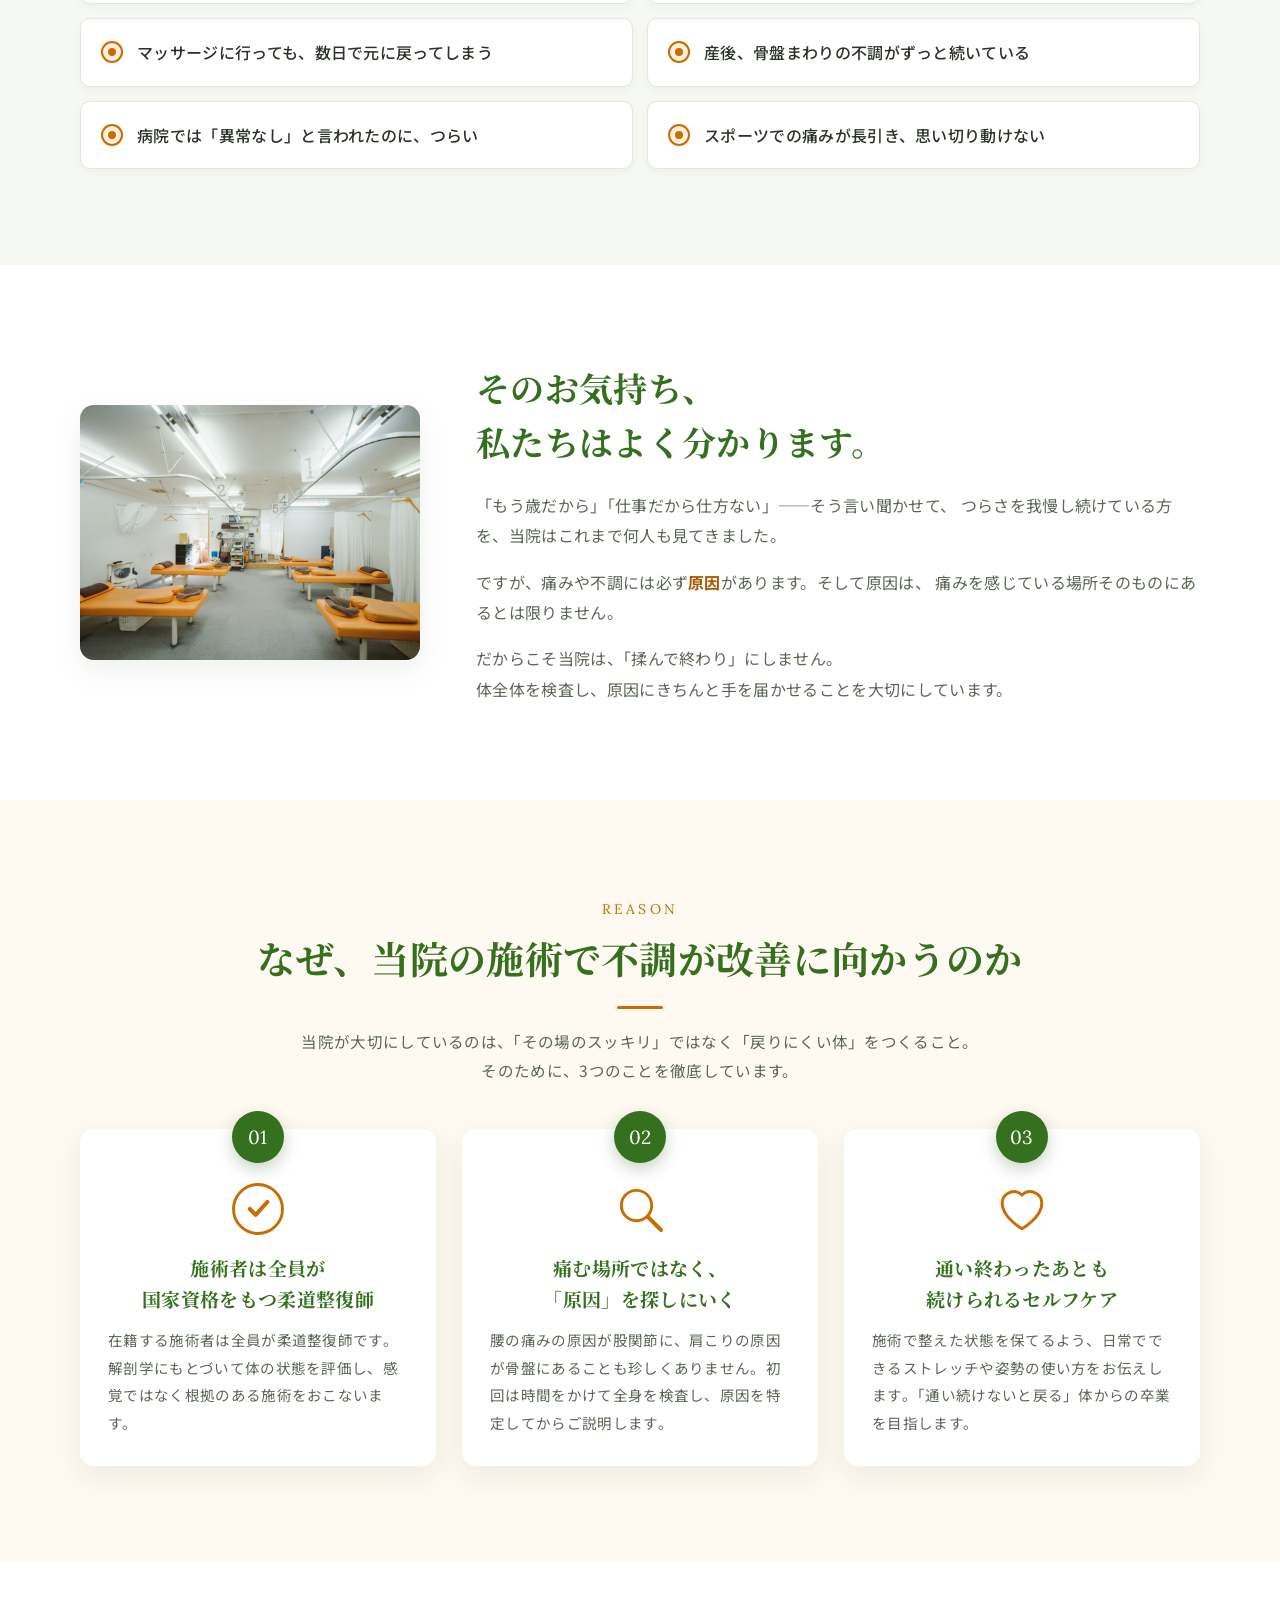
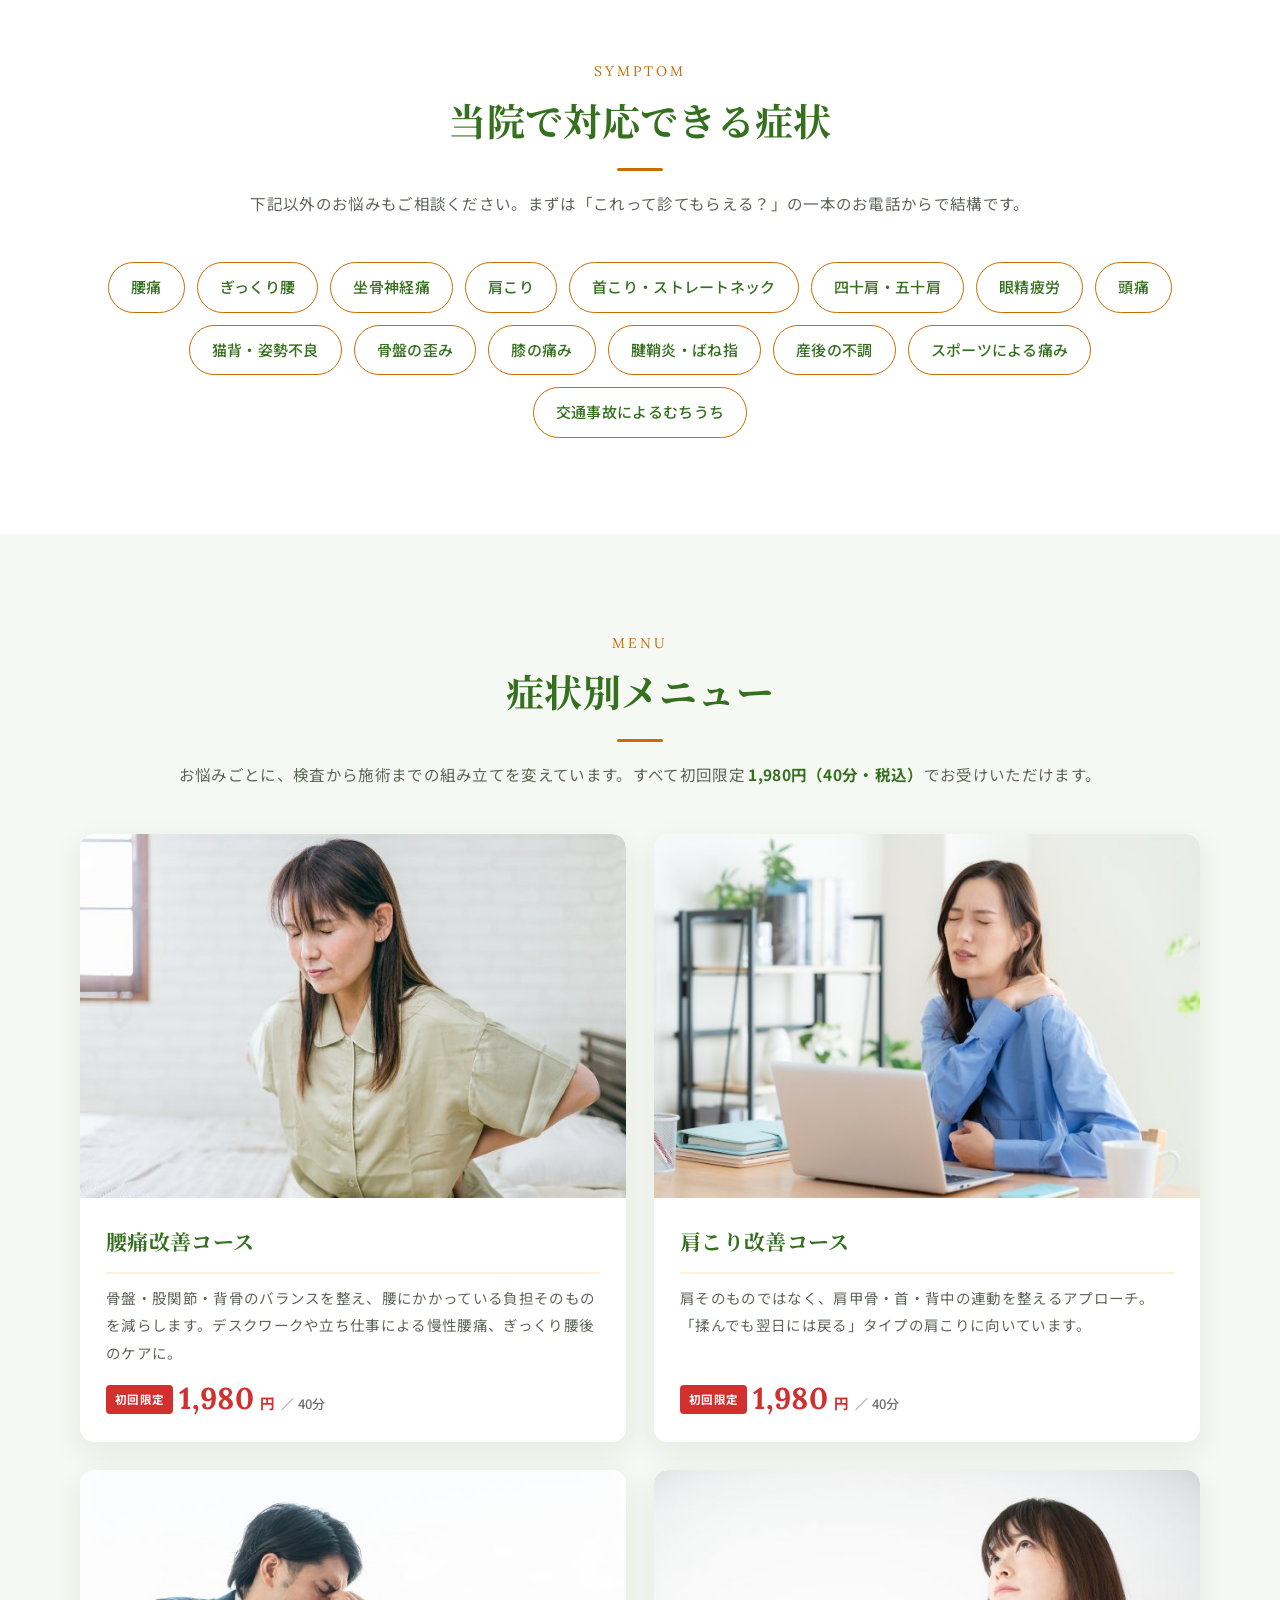
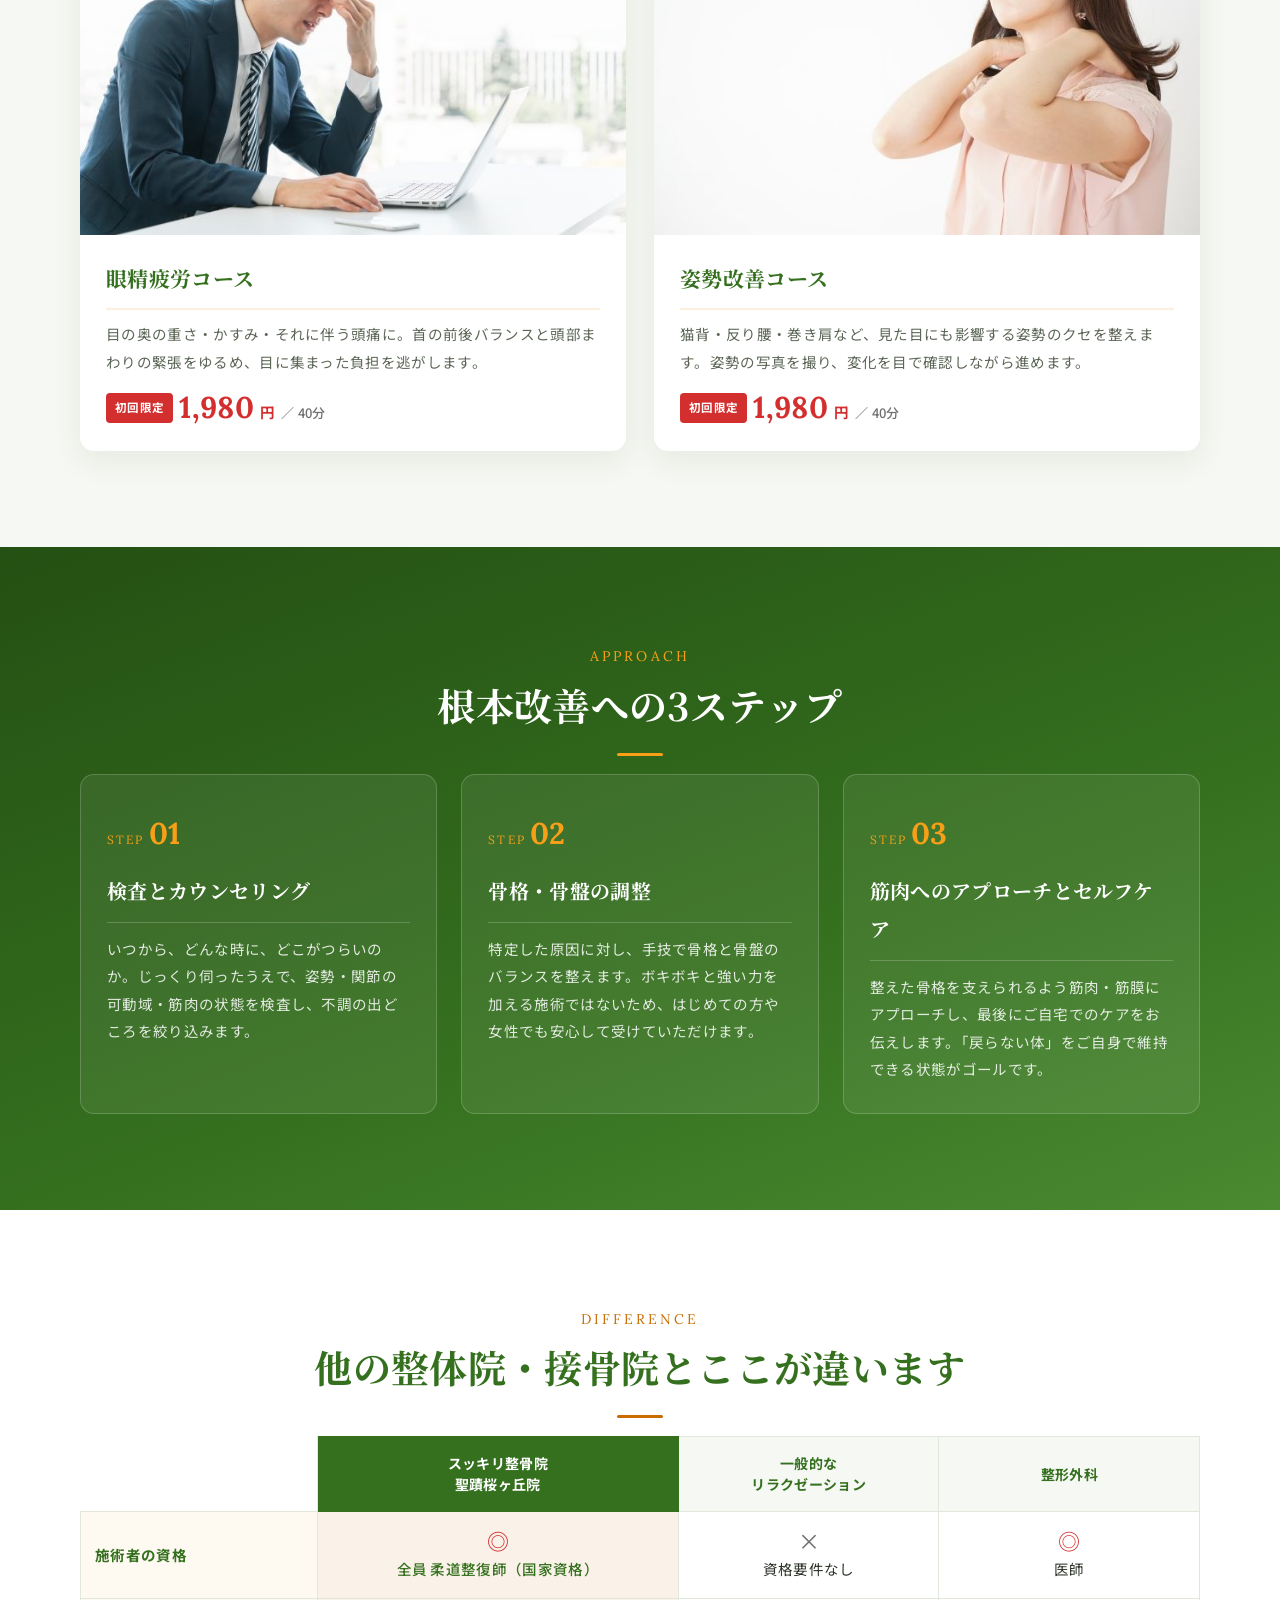
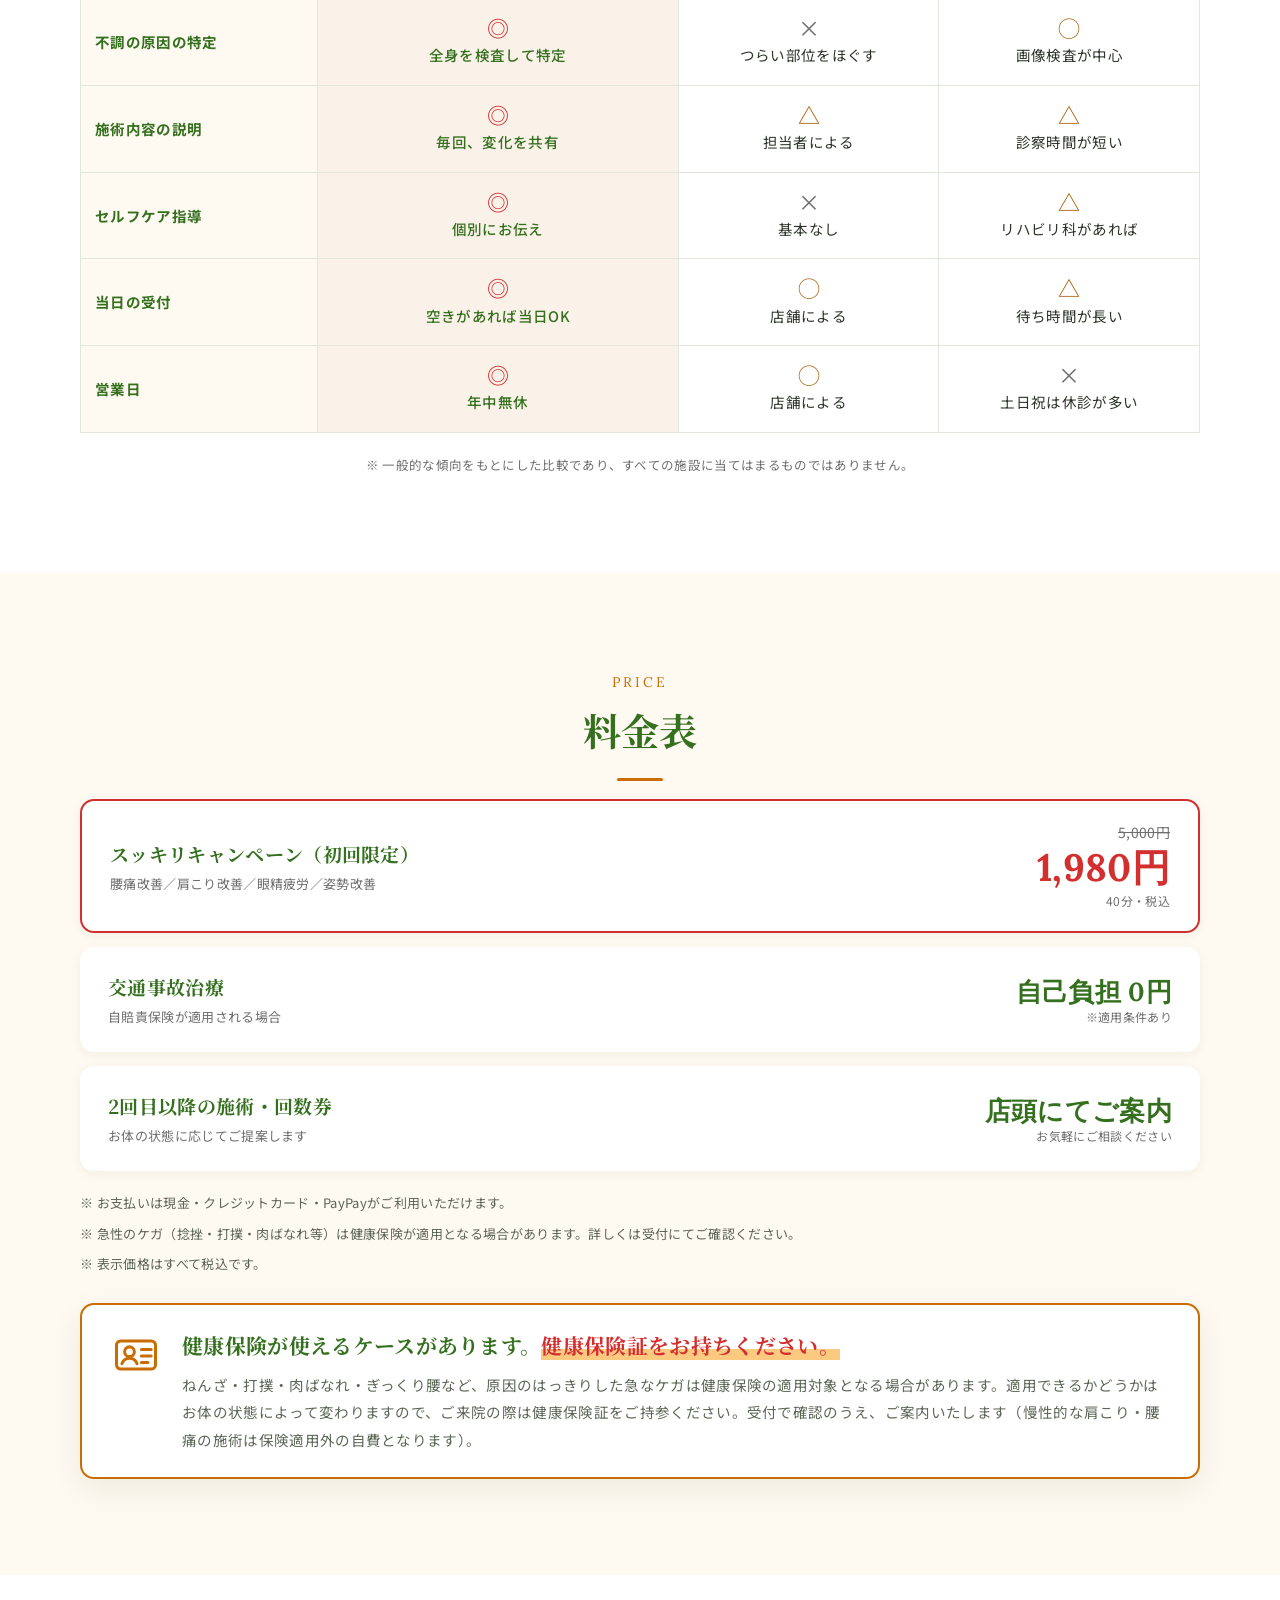
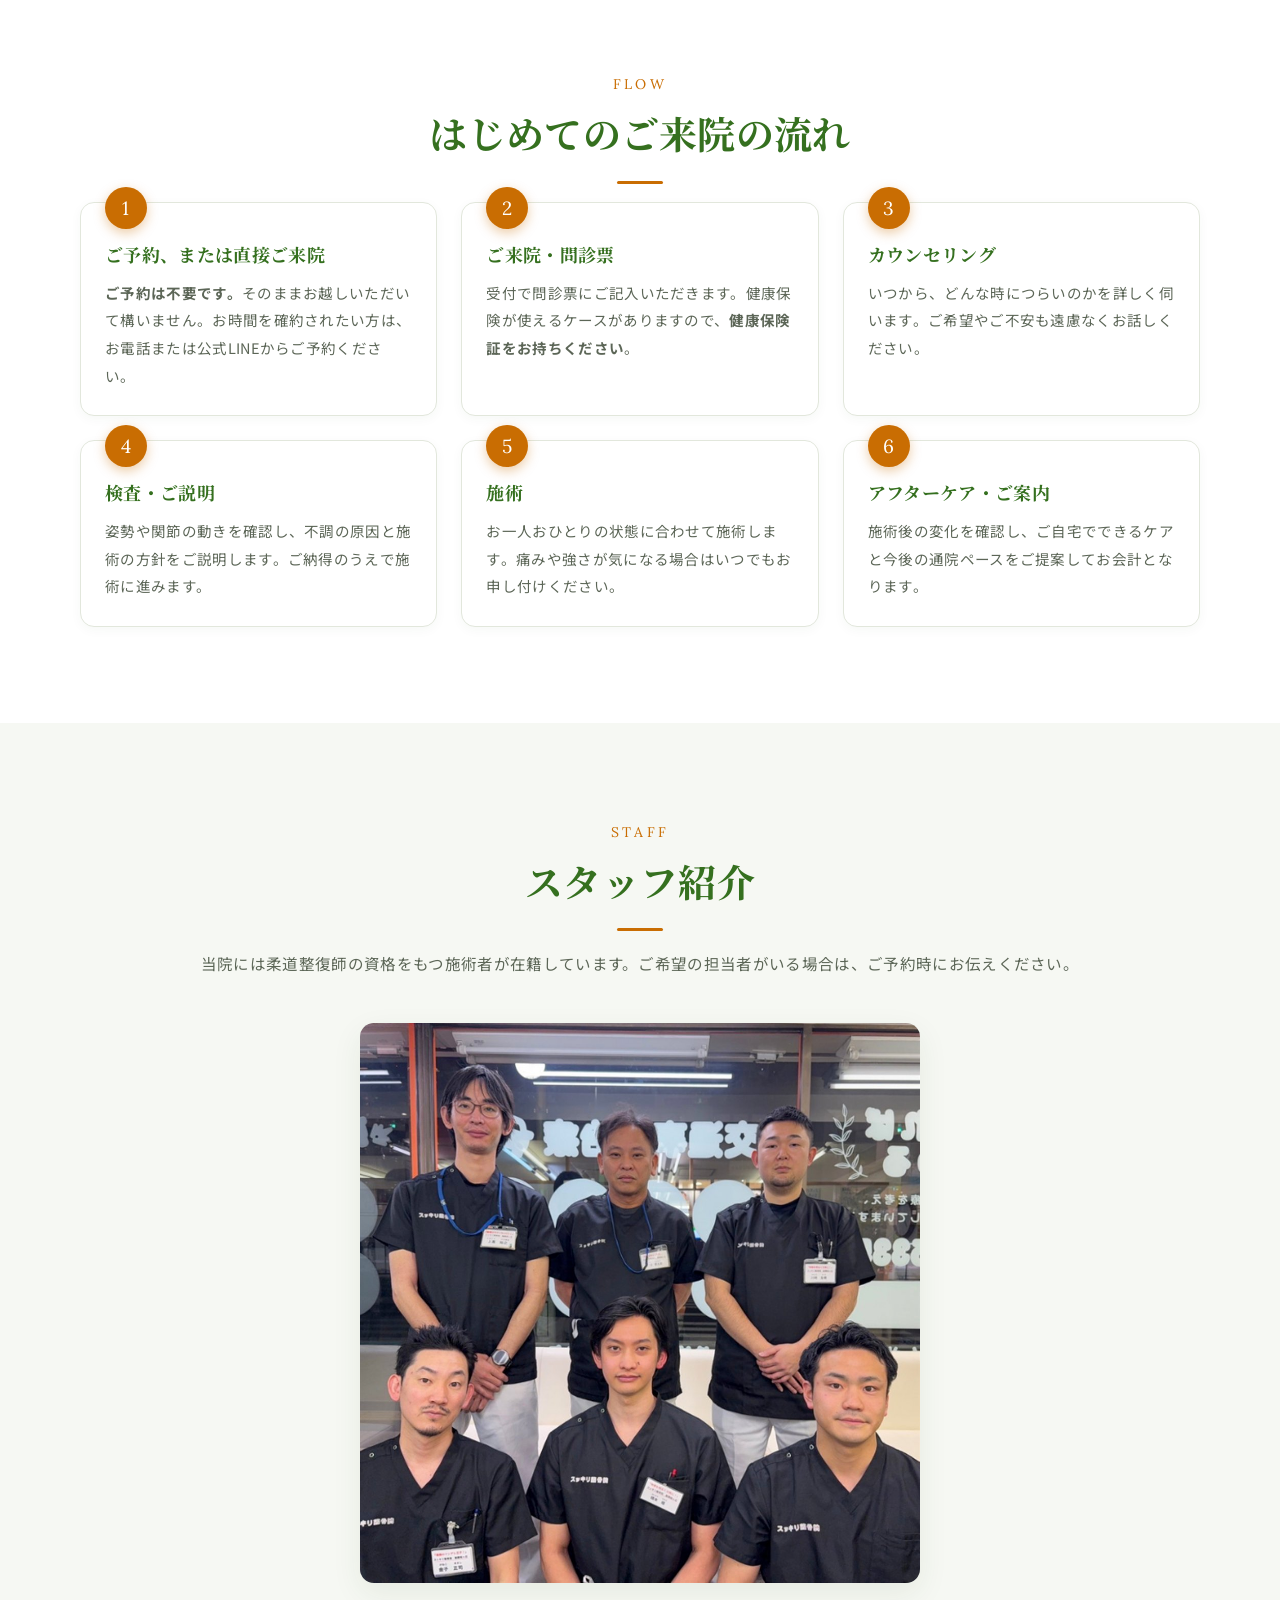
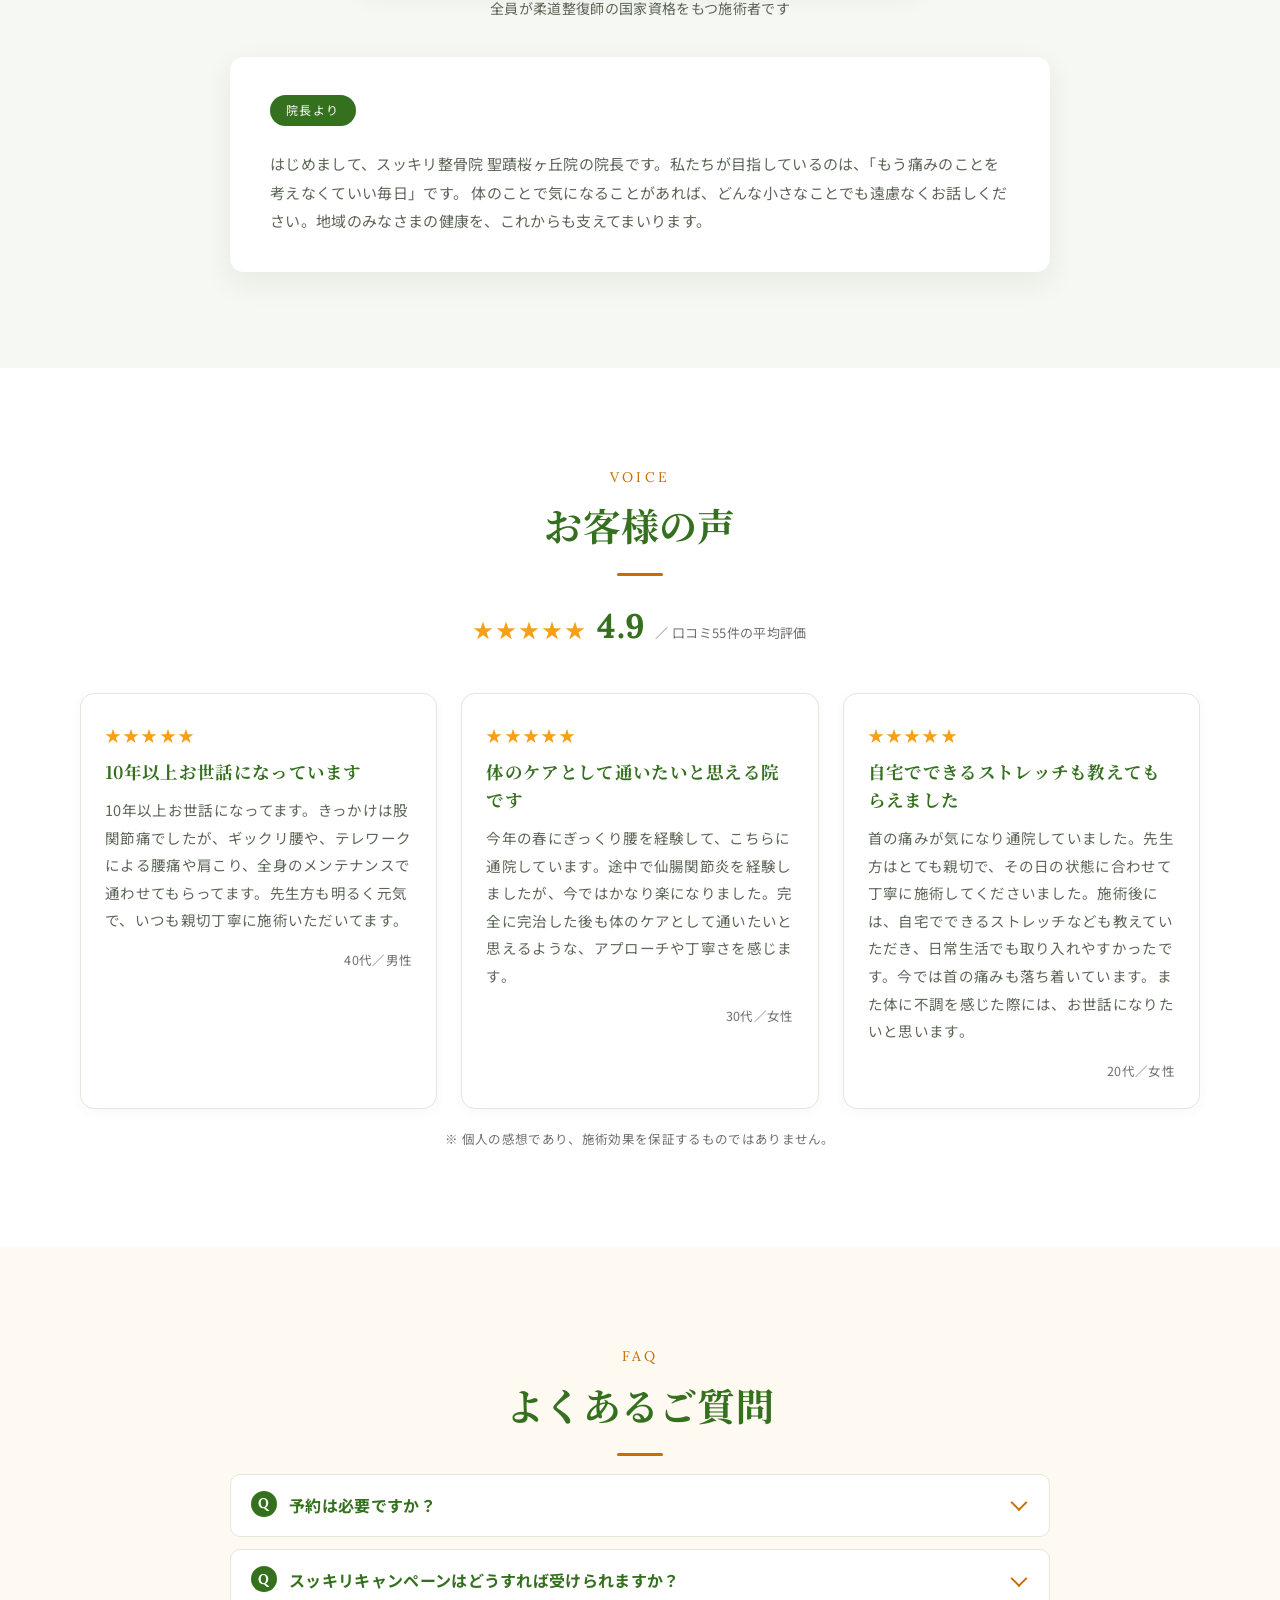
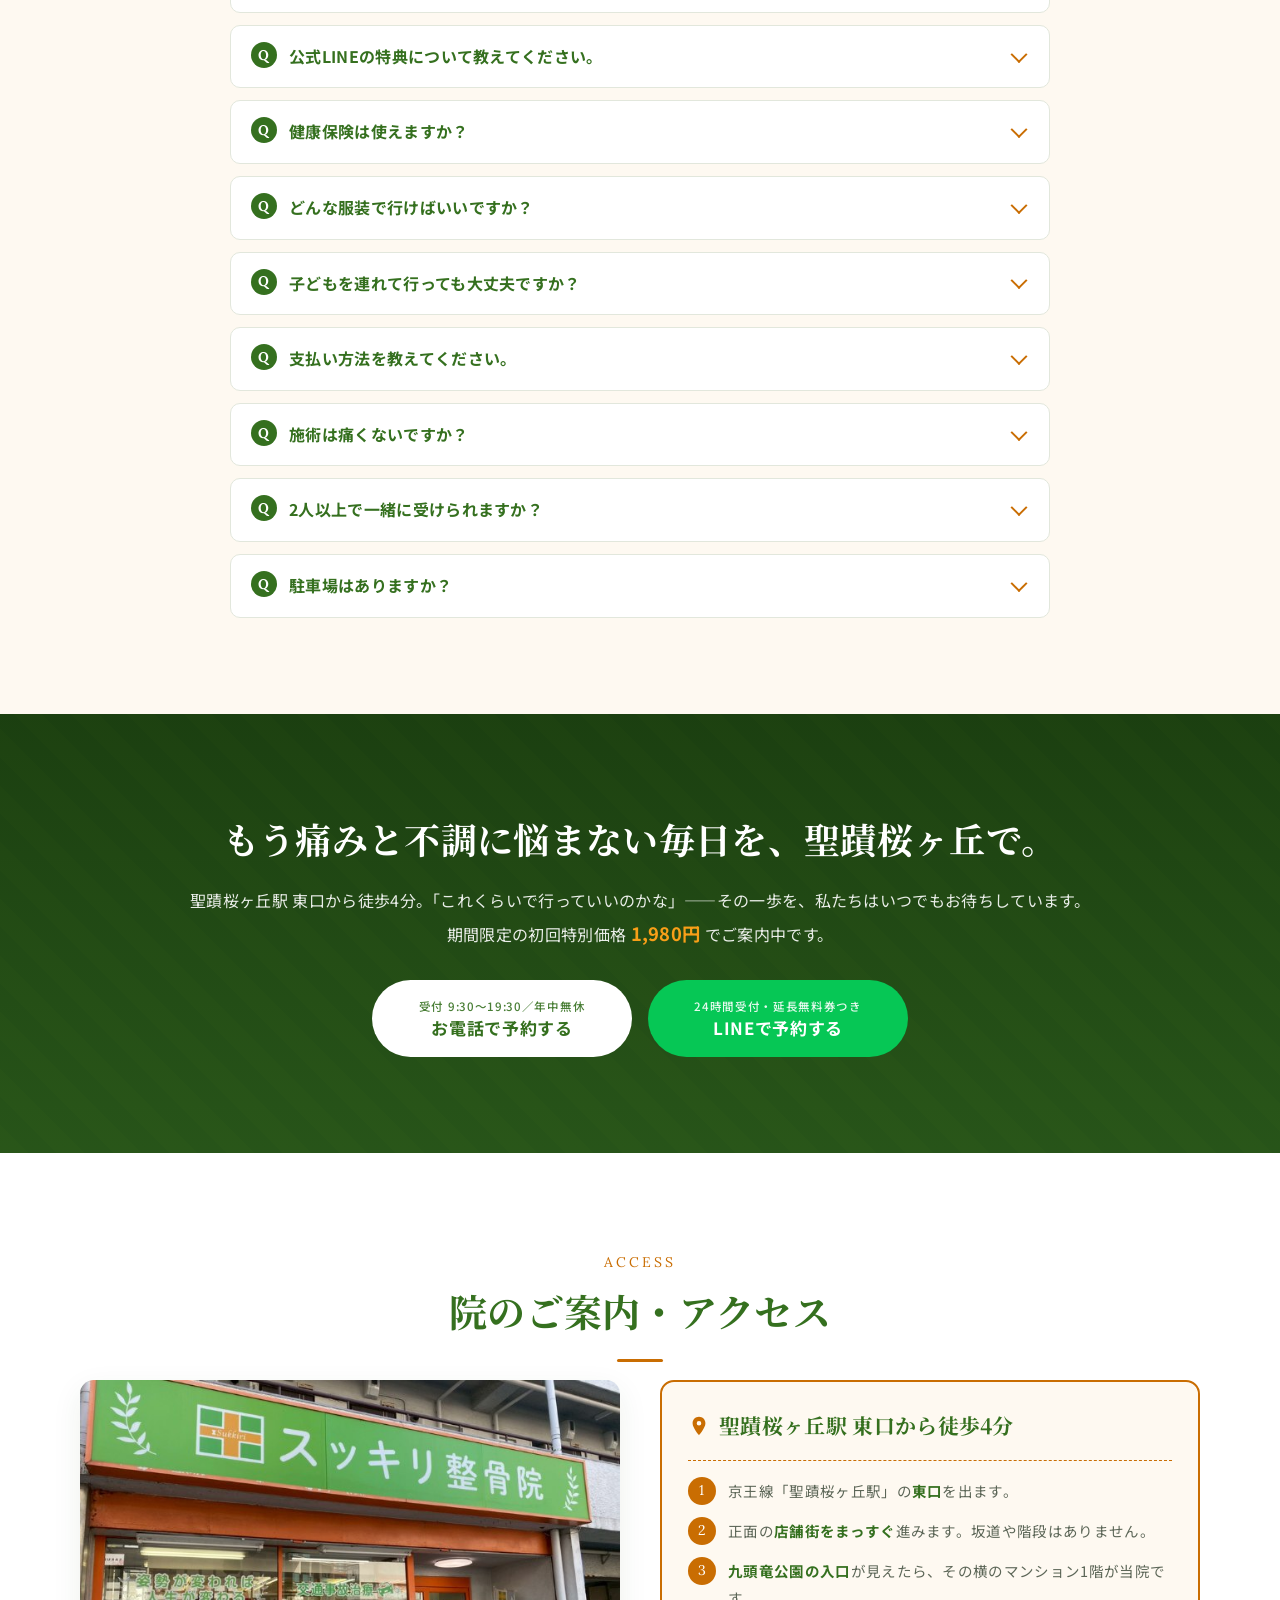
==== commit 54fb1be2: "OGP画像を追加し、og:url / og:image を絶対URLに SNSやLINEで共有したときにカード画像が表示されるよう、 1200x630のOGP画像5枚を追加し、相対パスだった og:i" ====
--- a/index.html
+++ b/index.html
@@ -10,10 +10,11 @@
 <link rel="canonical" href="https://＜本番ドメイン＞/"> -->
 <meta name="robots" content="noindex, nofollow"><!-- ★公開時に index,follow へ戻す -->
 
+<meta property="og:url" content="https://gone0519.github.io/sukkiri-seiseki-preview/">
 <meta property="og:type" content="website">
 <meta property="og:title" content="スッキリ整骨院 聖蹟桜ヶ丘院｜予約不要・年中無休">
 <meta property="og:description" content="スッキリキャンペーン 初回5,000円→1,980円。公式LINE登録で施術延長無料券をプレゼント。予約不要・年中無休・聖蹟桜ヶ丘駅 東口 徒歩4分。">
-<meta property="og:image" content="assets/img/ogp.jpg">
+<meta property="og:image" content="https://gone0519.github.io/sukkiri-seiseki-preview/assets/img/ogp.jpg">
 
 <link rel="icon" type="image/png" href="assets/img/favicon-32.png">
 <link rel="apple-touch-icon" href="assets/img/apple-touch-icon.png">
